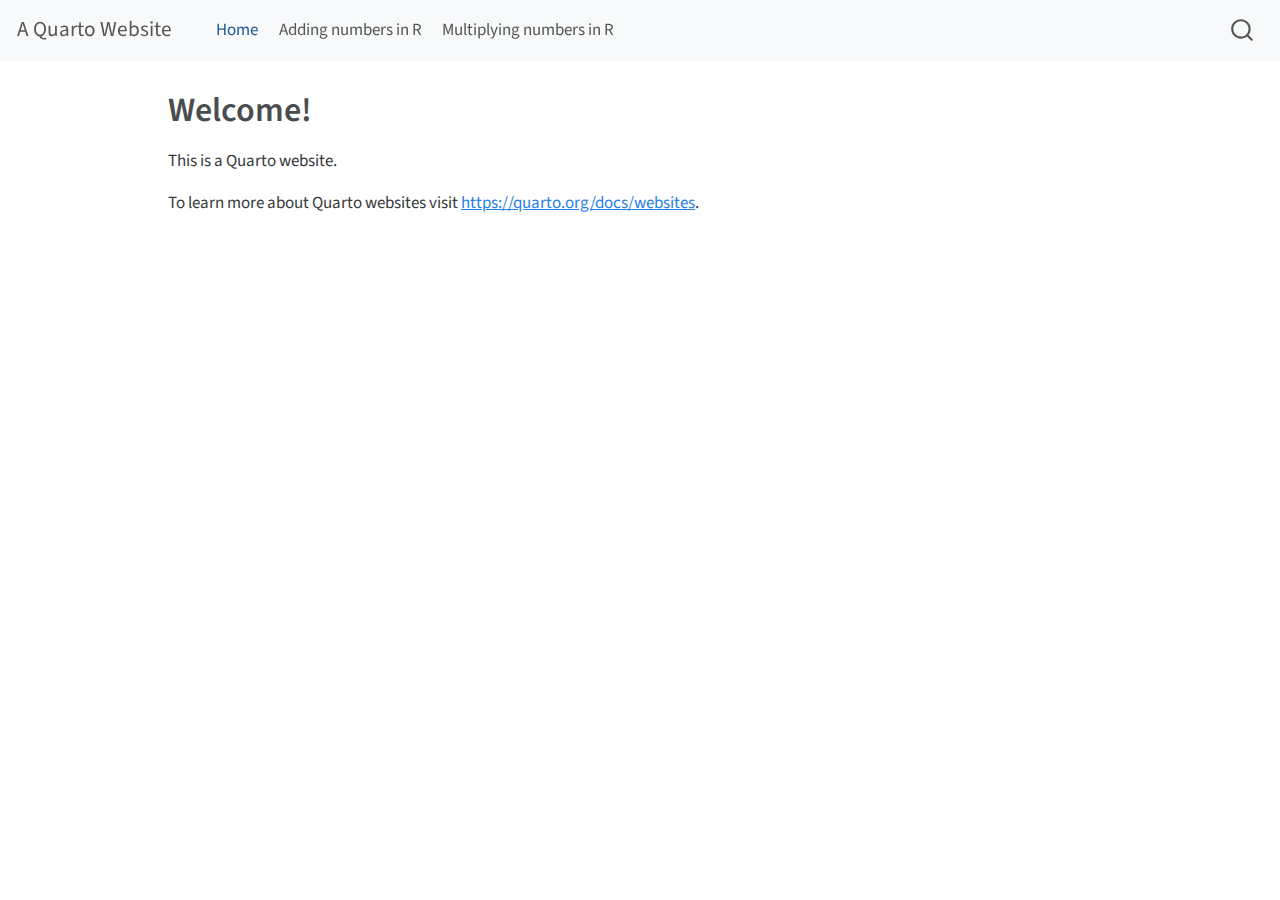
==== docs/index.html @ e7bdee6f "Add files via upload" ====
<!DOCTYPE html>
<html xmlns="http://www.w3.org/1999/xhtml" lang="en" xml:lang="en"><head>

<meta charset="utf-8">
<meta name="generator" content="quarto-1.3.353">

<meta name="viewport" content="width=device-width, initial-scale=1.0, user-scalable=yes">


<title>A Quarto Website - Welcome!</title>
<style>
code{white-space: pre-wrap;}
span.smallcaps{font-variant: small-caps;}
div.columns{display: flex; gap: min(4vw, 1.5em);}
div.column{flex: auto; overflow-x: auto;}
div.hanging-indent{margin-left: 1.5em; text-indent: -1.5em;}
ul.task-list{list-style: none;}
ul.task-list li input[type="checkbox"] {
  width: 0.8em;
  margin: 0 0.8em 0.2em -1em; /* quarto-specific, see https://github.com/quarto-dev/quarto-cli/issues/4556 */ 
  vertical-align: middle;
}
</style>


<script src="site_libs/quarto-nav/quarto-nav.js"></script>
<script src="site_libs/quarto-nav/headroom.min.js"></script>
<script src="site_libs/clipboard/clipboard.min.js"></script>
<script src="site_libs/quarto-search/autocomplete.umd.js"></script>
<script src="site_libs/quarto-search/fuse.min.js"></script>
<script src="site_libs/quarto-search/quarto-search.js"></script>
<meta name="quarto:offset" content="./">
<script src="site_libs/quarto-html/quarto.js"></script>
<script src="site_libs/quarto-html/popper.min.js"></script>
<script src="site_libs/quarto-html/tippy.umd.min.js"></script>
<script src="site_libs/quarto-html/anchor.min.js"></script>
<link href="site_libs/quarto-html/tippy.css" rel="stylesheet">
<link href="site_libs/quarto-html/quarto-syntax-highlighting.css" rel="stylesheet" id="quarto-text-highlighting-styles">
<script src="site_libs/bootstrap/bootstrap.min.js"></script>
<link href="site_libs/bootstrap/bootstrap-icons.css" rel="stylesheet">
<link href="site_libs/bootstrap/bootstrap.min.css" rel="stylesheet" id="quarto-bootstrap" data-mode="light">
<script id="quarto-search-options" type="application/json">{
  "location": "navbar",
  "copy-button": false,
  "collapse-after": 3,
  "panel-placement": "end",
  "type": "overlay",
  "limit": 20,
  "language": {
    "search-no-results-text": "No results",
    "search-matching-documents-text": "matching documents",
    "search-copy-link-title": "Copy link to search",
    "search-hide-matches-text": "Hide additional matches",
    "search-more-match-text": "more match in this document",
    "search-more-matches-text": "more matches in this document",
    "search-clear-button-title": "Clear",
    "search-detached-cancel-button-title": "Cancel",
    "search-submit-button-title": "Submit"
  }
}</script>


<link rel="stylesheet" href="styles.css">
</head>

<body class="nav-fixed">

<div id="quarto-search-results"></div>
  <header id="quarto-header" class="headroom fixed-top">
    <nav class="navbar navbar-expand-lg navbar-dark ">
      <div class="navbar-container container-fluid">
      <div class="navbar-brand-container">
    <a class="navbar-brand" href="./index.html">
    <span class="navbar-title">A Quarto Website</span>
    </a>
  </div>
            <div id="quarto-search" class="" title="Search"></div>
          <button class="navbar-toggler" type="button" data-bs-toggle="collapse" data-bs-target="#navbarCollapse" aria-controls="navbarCollapse" aria-expanded="false" aria-label="Toggle navigation" onclick="if (window.quartoToggleHeadroom) { window.quartoToggleHeadroom(); }">
  <span class="navbar-toggler-icon"></span>
</button>
          <div class="collapse navbar-collapse" id="navbarCollapse">
            <ul class="navbar-nav navbar-nav-scroll me-auto">
  <li class="nav-item">
    <a class="nav-link active" href="./index.html" rel="" target="" aria-current="page">
 <span class="menu-text">Home</span></a>
  </li>  
  <li class="nav-item">
    <a class="nav-link" href="./addition.html" rel="" target="">
 <span class="menu-text">Adding numbers in R</span></a>
  </li>  
  <li class="nav-item">
    <a class="nav-link" href="./multiplication.html" rel="" target="">
 <span class="menu-text">Multiplying numbers in R</span></a>
  </li>  
</ul>
            <div class="quarto-navbar-tools ms-auto">
</div>
          </div> <!-- /navcollapse -->
      </div> <!-- /container-fluid -->
    </nav>
</header>
<!-- content -->
<div id="quarto-content" class="quarto-container page-columns page-rows-contents page-layout-article page-navbar">
<!-- sidebar -->
<!-- margin-sidebar -->
    <div id="quarto-margin-sidebar" class="sidebar margin-sidebar">
        
    </div>
<!-- main -->
<main class="content" id="quarto-document-content">

<header id="title-block-header" class="quarto-title-block default">
<div class="quarto-title">
<h1 class="title">Welcome!</h1>
</div>



<div class="quarto-title-meta">

    
  
    
  </div>
  

</header>

<p>This is a Quarto website.</p>
<p>To learn more about Quarto websites visit <a href="https://quarto.org/docs/websites" class="uri">https://quarto.org/docs/websites</a>.</p>



</main> <!-- /main -->
<script id="quarto-html-after-body" type="application/javascript">
window.document.addEventListener("DOMContentLoaded", function (event) {
  const toggleBodyColorMode = (bsSheetEl) => {
    const mode = bsSheetEl.getAttribute("data-mode");
    const bodyEl = window.document.querySelector("body");
    if (mode === "dark") {
      bodyEl.classList.add("quarto-dark");
      bodyEl.classList.remove("quarto-light");
    } else {
      bodyEl.classList.add("quarto-light");
      bodyEl.classList.remove("quarto-dark");
    }
  }
  const toggleBodyColorPrimary = () => {
    const bsSheetEl = window.document.querySelector("link#quarto-bootstrap");
    if (bsSheetEl) {
      toggleBodyColorMode(bsSheetEl);
    }
  }
  toggleBodyColorPrimary();  
  const icon = "";
  const anchorJS = new window.AnchorJS();
  anchorJS.options = {
    placement: 'right',
    icon: icon
  };
  anchorJS.add('.anchored');
  const isCodeAnnotation = (el) => {
    for (const clz of el.classList) {
      if (clz.startsWith('code-annotation-')) {                     
        return true;
      }
    }
    return false;
  }
  const clipboard = new window.ClipboardJS('.code-copy-button', {
    text: function(trigger) {
      const codeEl = trigger.previousElementSibling.cloneNode(true);
      for (const childEl of codeEl.children) {
        if (isCodeAnnotation(childEl)) {
          childEl.remove();
        }
      }
      return codeEl.innerText;
    }
  });
  clipboard.on('success', function(e) {
    // button target
    const button = e.trigger;
    // don't keep focus
    button.blur();
    // flash "checked"
    button.classList.add('code-copy-button-checked');
    var currentTitle = button.getAttribute("title");
    button.setAttribute("title", "Copied!");
    let tooltip;
    if (window.bootstrap) {
      button.setAttribute("data-bs-toggle", "tooltip");
      button.setAttribute("data-bs-placement", "left");
      button.setAttribute("data-bs-title", "Copied!");
      tooltip = new bootstrap.Tooltip(button, 
        { trigger: "manual", 
          customClass: "code-copy-button-tooltip",
          offset: [0, -8]});
      tooltip.show();    
    }
    setTimeout(function() {
      if (tooltip) {
        tooltip.hide();
        button.removeAttribute("data-bs-title");
        button.removeAttribute("data-bs-toggle");
        button.removeAttribute("data-bs-placement");
      }
      button.setAttribute("title", currentTitle);
      button.classList.remove('code-copy-button-checked');
    }, 1000);
    // clear code selection
    e.clearSelection();
  });
  function tippyHover(el, contentFn) {
    const config = {
      allowHTML: true,
      content: contentFn,
      maxWidth: 500,
      delay: 100,
      arrow: false,
      appendTo: function(el) {
          return el.parentElement;
      },
      interactive: true,
      interactiveBorder: 10,
      theme: 'quarto',
      placement: 'bottom-start'
    };
    window.tippy(el, config); 
  }
  const noterefs = window.document.querySelectorAll('a[role="doc-noteref"]');
  for (var i=0; i<noterefs.length; i++) {
    const ref = noterefs[i];
    tippyHover(ref, function() {
      // use id or data attribute instead here
      let href = ref.getAttribute('data-footnote-href') || ref.getAttribute('href');
      try { href = new URL(href).hash; } catch {}
      const id = href.replace(/^#\/?/, "");
      const note = window.document.getElementById(id);
      return note.innerHTML;
    });
  }
      let selectedAnnoteEl;
      const selectorForAnnotation = ( cell, annotation) => {
        let cellAttr = 'data-code-cell="' + cell + '"';
        let lineAttr = 'data-code-annotation="' +  annotation + '"';
        const selector = 'span[' + cellAttr + '][' + lineAttr + ']';
        return selector;
      }
      const selectCodeLines = (annoteEl) => {
        const doc = window.document;
        const targetCell = annoteEl.getAttribute("data-target-cell");
        const targetAnnotation = annoteEl.getAttribute("data-target-annotation");
        const annoteSpan = window.document.querySelector(selectorForAnnotation(targetCell, targetAnnotation));
        const lines = annoteSpan.getAttribute("data-code-lines").split(",");
        const lineIds = lines.map((line) => {
          return targetCell + "-" + line;
        })
        let top = null;
        let height = null;
        let parent = null;
        if (lineIds.length > 0) {
            //compute the position of the single el (top and bottom and make a div)
            const el = window.document.getElementById(lineIds[0]);
            top = el.offsetTop;
            height = el.offsetHeight;
            parent = el.parentElement.parentElement;
          if (lineIds.length > 1) {
            const lastEl = window.document.getElementById(lineIds[lineIds.length - 1]);
            const bottom = lastEl.offsetTop + lastEl.offsetHeight;
            height = bottom - top;
          }
          if (top !== null && height !== null && parent !== null) {
            // cook up a div (if necessary) and position it 
            let div = window.document.getElementById("code-annotation-line-highlight");
            if (div === null) {
              div = window.document.createElement("div");
              div.setAttribute("id", "code-annotation-line-highlight");
              div.style.position = 'absolute';
              parent.appendChild(div);
            }
            div.style.top = top - 2 + "px";
            div.style.height = height + 4 + "px";
            let gutterDiv = window.document.getElementById("code-annotation-line-highlight-gutter");
            if (gutterDiv === null) {
              gutterDiv = window.document.createElement("div");
              gutterDiv.setAttribute("id", "code-annotation-line-highlight-gutter");
              gutterDiv.style.position = 'absolute';
              const codeCell = window.document.getElementById(targetCell);
              const gutter = codeCell.querySelector('.code-annotation-gutter');
              gutter.appendChild(gutterDiv);
            }
            gutterDiv.style.top = top - 2 + "px";
            gutterDiv.style.height = height + 4 + "px";
          }
          selectedAnnoteEl = annoteEl;
        }
      };
      const unselectCodeLines = () => {
        const elementsIds = ["code-annotation-line-highlight", "code-annotation-line-highlight-gutter"];
        elementsIds.forEach((elId) => {
          const div = window.document.getElementById(elId);
          if (div) {
            div.remove();
          }
        });
        selectedAnnoteEl = undefined;
      };
      // Attach click handler to the DT
      const annoteDls = window.document.querySelectorAll('dt[data-target-cell]');
      for (const annoteDlNode of annoteDls) {
        annoteDlNode.addEventListener('click', (event) => {
          const clickedEl = event.target;
          if (clickedEl !== selectedAnnoteEl) {
            unselectCodeLines();
            const activeEl = window.document.querySelector('dt[data-target-cell].code-annotation-active');
            if (activeEl) {
              activeEl.classList.remove('code-annotation-active');
            }
            selectCodeLines(clickedEl);
            clickedEl.classList.add('code-annotation-active');
          } else {
            // Unselect the line
            unselectCodeLines();
            clickedEl.classList.remove('code-annotation-active');
          }
        });
      }
  const findCites = (el) => {
    const parentEl = el.parentElement;
    if (parentEl) {
      const cites = parentEl.dataset.cites;
      if (cites) {
        return {
          el,
          cites: cites.split(' ')
        };
      } else {
        return findCites(el.parentElement)
      }
    } else {
      return undefined;
    }
  };
  var bibliorefs = window.document.querySelectorAll('a[role="doc-biblioref"]');
  for (var i=0; i<bibliorefs.length; i++) {
    const ref = bibliorefs[i];
    const citeInfo = findCites(ref);
    if (citeInfo) {
      tippyHover(citeInfo.el, function() {
        var popup = window.document.createElement('div');
        citeInfo.cites.forEach(function(cite) {
          var citeDiv = window.document.createElement('div');
          citeDiv.classList.add('hanging-indent');
          citeDiv.classList.add('csl-entry');
          var biblioDiv = window.document.getElementById('ref-' + cite);
          if (biblioDiv) {
            citeDiv.innerHTML = biblioDiv.innerHTML;
          }
          popup.appendChild(citeDiv);
        });
        return popup.innerHTML;
      });
    }
  }
});
</script>
</div> <!-- /content -->



</body></html>
---- docs/site_libs/quarto-html/tippy.css ----
.tippy-box[data-animation=fade][data-state=hidden]{opacity:0}[data-tippy-root]{max-width:calc(100vw - 10px)}.tippy-box{position:relative;background-color:#333;color:#fff;border-radius:4px;font-size:14px;line-height:1.4;white-space:normal;outline:0;transition-property:transform,visibility,opacity}.tippy-box[data-placement^=top]>.tippy-arrow{bottom:0}.tippy-box[data-placement^=top]>.tippy-arrow:before{bottom:-7px;left:0;border-width:8px 8px 0;border-top-color:initial;transform-origin:center top}.tippy-box[data-placement^=bottom]>.tippy-arrow{top:0}.tippy-box[data-placement^=bottom]>.tippy-arrow:before{top:-7px;left:0;border-width:0 8px 8px;border-bottom-color:initial;transform-origin:center bottom}.tippy-box[data-placement^=left]>.tippy-arrow{right:0}.tippy-box[data-placement^=left]>.tippy-arrow:before{border-width:8px 0 8px 8px;border-left-color:initial;right:-7px;transform-origin:center left}.tippy-box[data-placement^=right]>.tippy-arrow{left:0}.tippy-box[data-placement^=right]>.tippy-arrow:before{left:-7px;border-width:8px 8px 8px 0;border-right-color:initial;transform-origin:center right}.tippy-box[data-inertia][data-state=visible]{transition-timing-function:cubic-bezier(.54,1.5,.38,1.11)}.tippy-arrow{width:16px;height:16px;color:#333}.tippy-arrow:before{content:"";position:absolute;border-color:transparent;border-style:solid}.tippy-content{position:relative;padding:5px 9px;z-index:1}
---- docs/site_libs/quarto-html/quarto-syntax-highlighting.css ----
/* quarto syntax highlight colors */
:root {
  --quarto-hl-ot-color: #003B4F;
  --quarto-hl-at-color: #657422;
  --quarto-hl-ss-color: #20794D;
  --quarto-hl-an-color: #5E5E5E;
  --quarto-hl-fu-color: #4758AB;
  --quarto-hl-st-color: #20794D;
  --quarto-hl-cf-color: #003B4F;
  --quarto-hl-op-color: #5E5E5E;
  --quarto-hl-er-color: #AD0000;
  --quarto-hl-bn-color: #AD0000;
  --quarto-hl-al-color: #AD0000;
  --quarto-hl-va-color: #111111;
  --quarto-hl-bu-color: inherit;
  --quarto-hl-ex-color: inherit;
  --quarto-hl-pp-color: #AD0000;
  --quarto-hl-in-color: #5E5E5E;
  --quarto-hl-vs-color: #20794D;
  --quarto-hl-wa-color: #5E5E5E;
  --quarto-hl-do-color: #5E5E5E;
  --quarto-hl-im-color: #00769E;
  --quarto-hl-ch-color: #20794D;
  --quarto-hl-dt-color: #AD0000;
  --quarto-hl-fl-color: #AD0000;
  --quarto-hl-co-color: #5E5E5E;
  --quarto-hl-cv-color: #5E5E5E;
  --quarto-hl-cn-color: #8f5902;
  --quarto-hl-sc-color: #5E5E5E;
  --quarto-hl-dv-color: #AD0000;
  --quarto-hl-kw-color: #003B4F;
}

/* other quarto variables */
:root {
  --quarto-font-monospace: SFMono-Regular, Menlo, Monaco, Consolas, "Liberation Mono", "Courier New", monospace;
}

pre > code.sourceCode > span {
  color: #003B4F;
}

code span {
  color: #003B4F;
}

code.sourceCode > span {
  color: #003B4F;
}

div.sourceCode,
div.sourceCode pre.sourceCode {
  color: #003B4F;
}

code span.ot {
  color: #003B4F;
  font-style: inherit;
}

code span.at {
  color: #657422;
  font-style: inherit;
}

code span.ss {
  color: #20794D;
  font-style: inherit;
}

code span.an {
  color: #5E5E5E;
  font-style: inherit;
}

code span.fu {
  color: #4758AB;
  font-style: inherit;
}

code span.st {
  color: #20794D;
  font-style: inherit;
}

code span.cf {
  color: #003B4F;
  font-style: inherit;
}

code span.op {
  color: #5E5E5E;
  font-style: inherit;
}

code span.er {
  color: #AD0000;
  font-style: inherit;
}

code span.bn {
  color: #AD0000;
  font-style: inherit;
}

code span.al {
  color: #AD0000;
  font-style: inherit;
}

code span.va {
  color: #111111;
  font-style: inherit;
}

code span.bu {
  font-style: inherit;
}

code span.ex {
  font-style: inherit;
}

code span.pp {
  color: #AD0000;
  font-style: inherit;
}

code span.in {
  color: #5E5E5E;
  font-style: inherit;
}

code span.vs {
  color: #20794D;
  font-style: inherit;
}

code span.wa {
  color: #5E5E5E;
  font-style: italic;
}

code span.do {
  color: #5E5E5E;
  font-style: italic;
}

code span.im {
  color: #00769E;
  font-style: inherit;
}

code span.ch {
  color: #20794D;
  font-style: inherit;
}

code span.dt {
  color: #AD0000;
  font-style: inherit;
}

code span.fl {
  color: #AD0000;
  font-style: inherit;
}

code span.co {
  color: #5E5E5E;
  font-style: inherit;
}

code span.cv {
  color: #5E5E5E;
  font-style: italic;
}

code span.cn {
  color: #8f5902;
  font-style: inherit;
}

code span.sc {
  color: #5E5E5E;
  font-style: inherit;
}

code span.dv {
  color: #AD0000;
  font-style: inherit;
}

code span.kw {
  color: #003B4F;
  font-style: inherit;
}

.prevent-inlining {
  content: "</";
}

/*# sourceMappingURL=debc5d5d77c3f9108843748ff7464032.css.map */
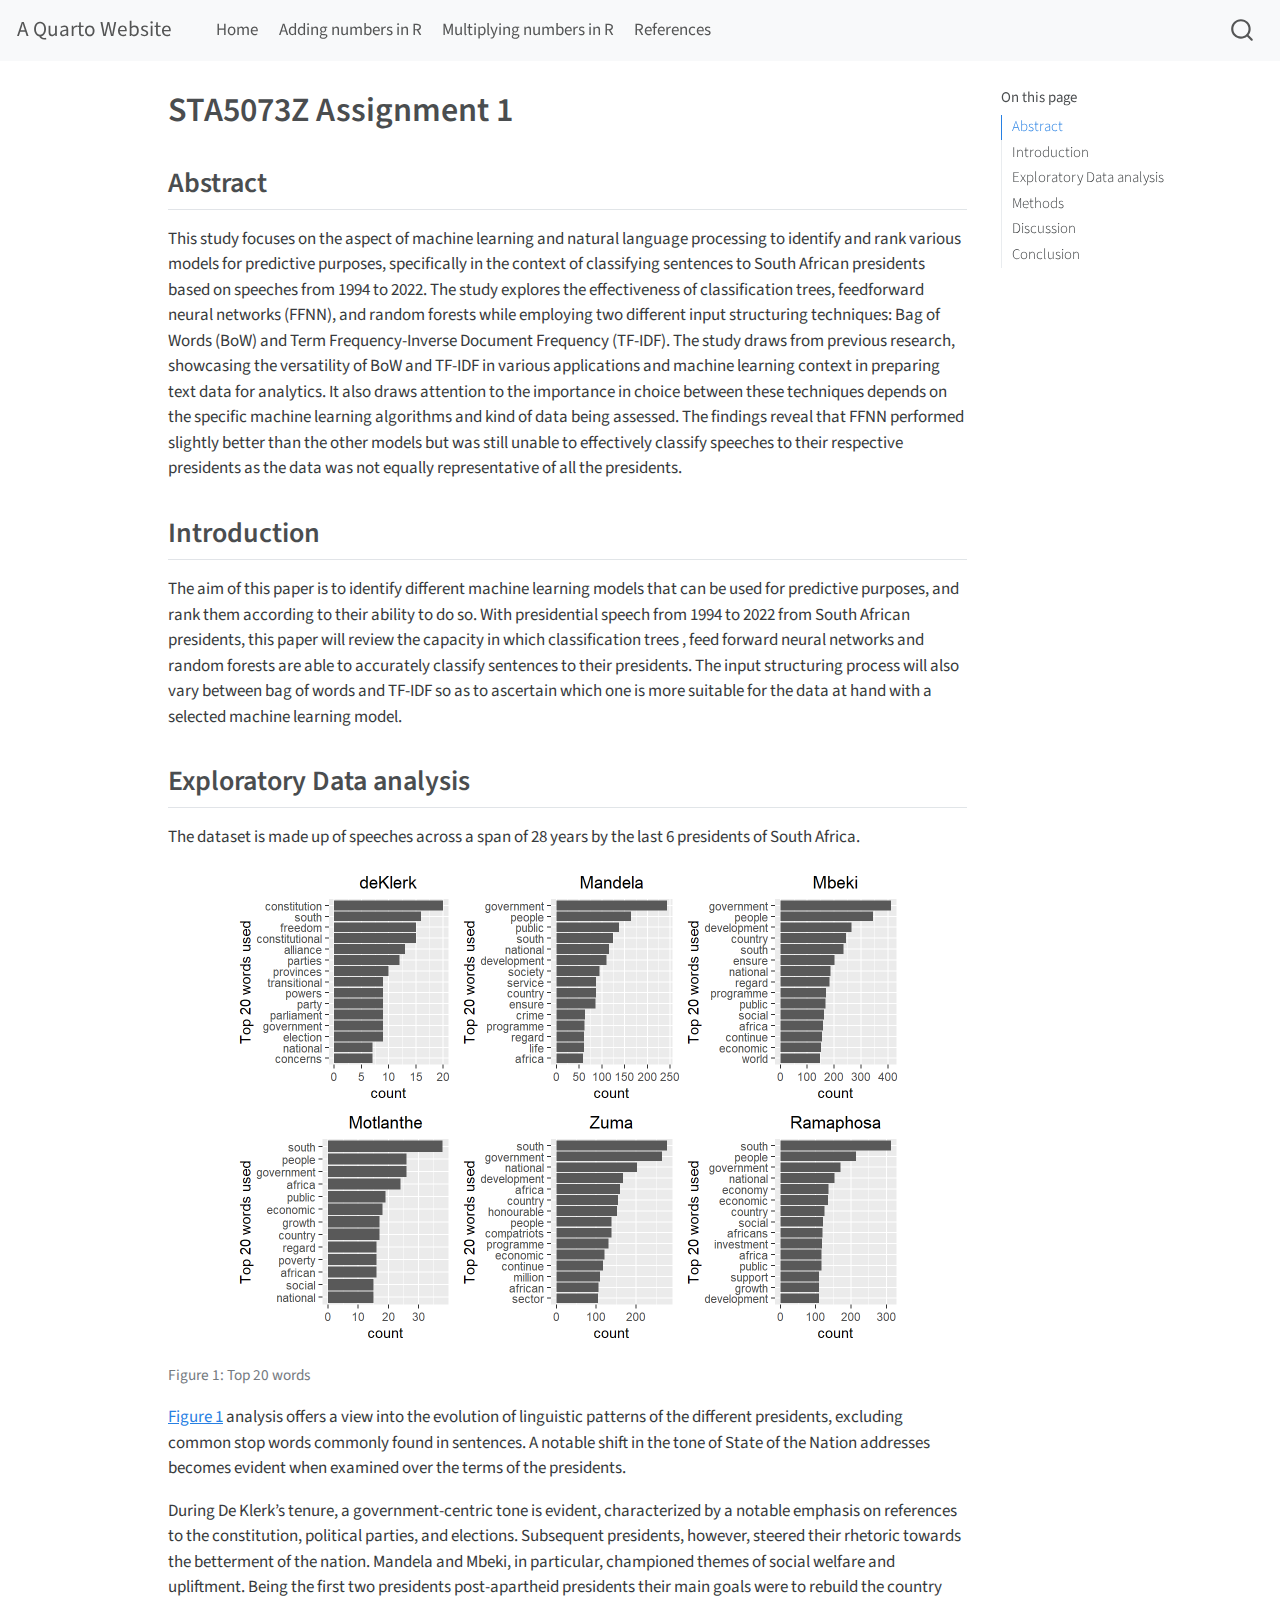
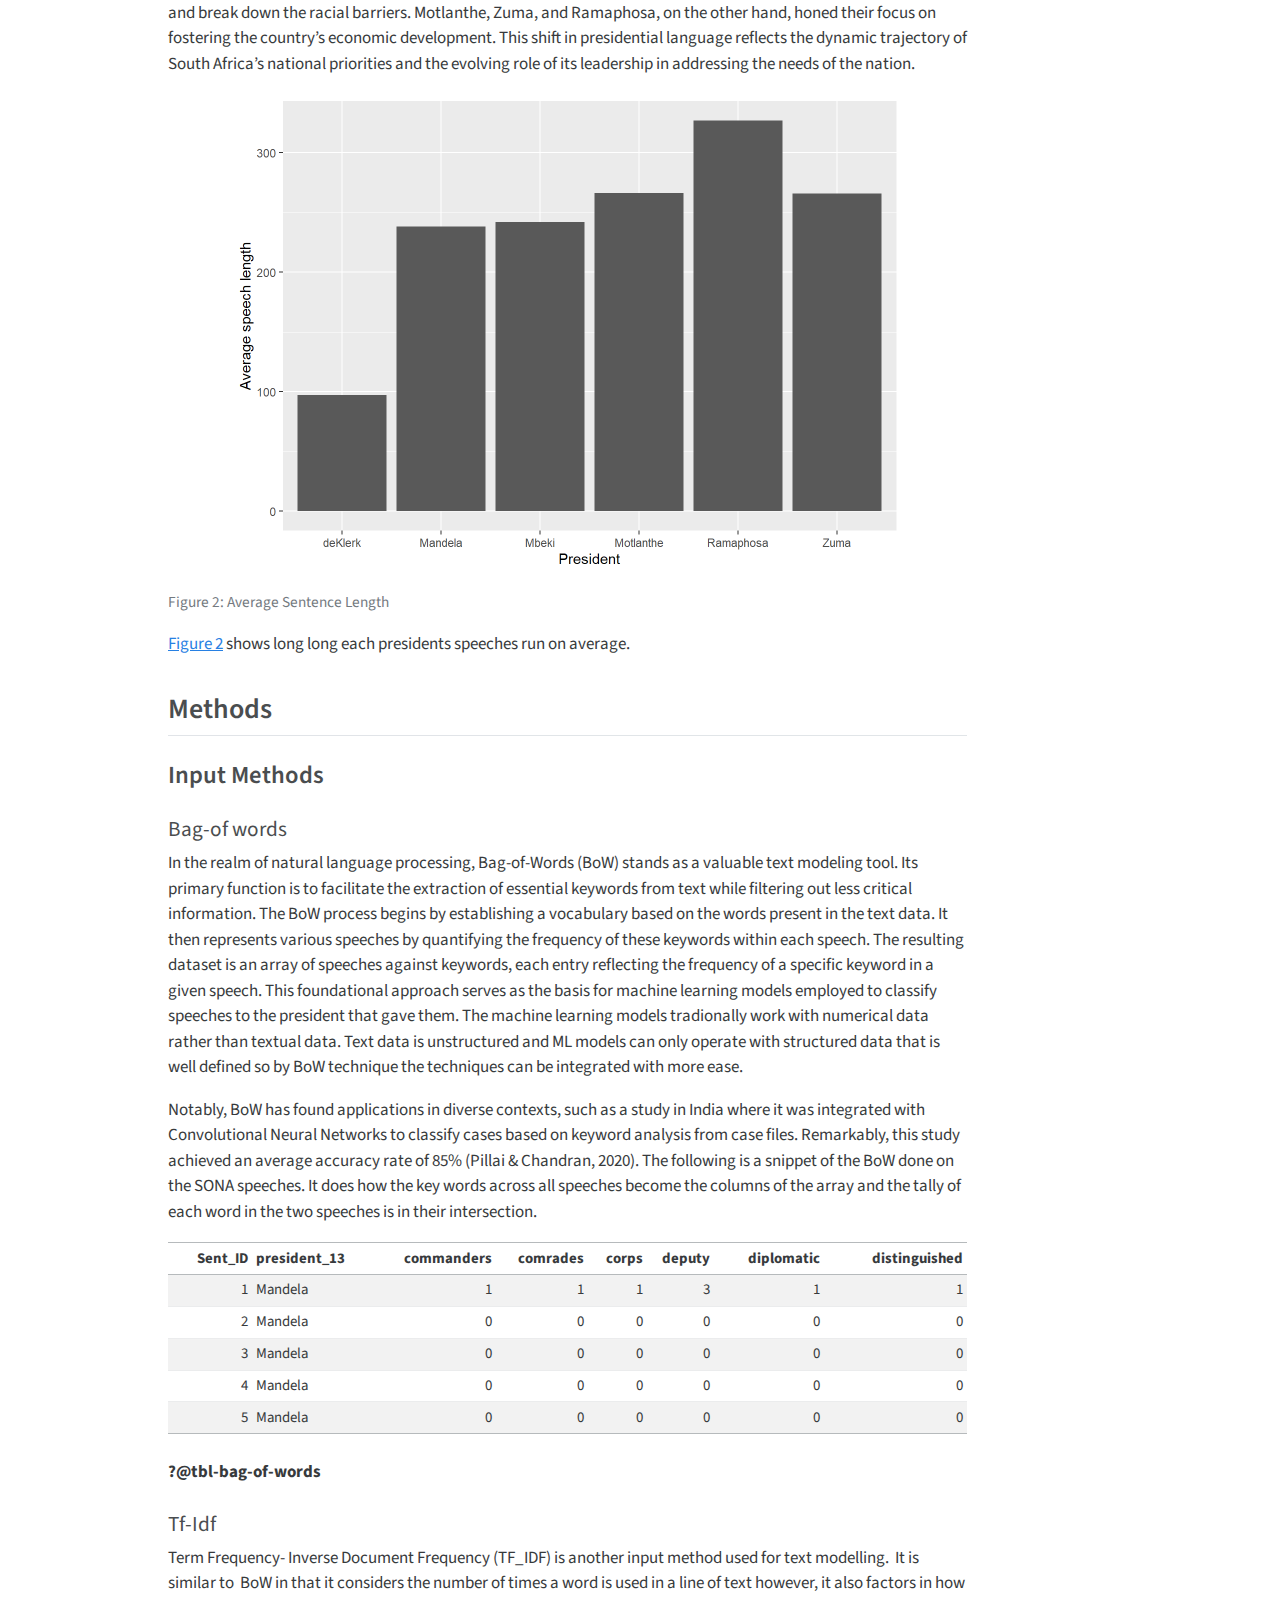
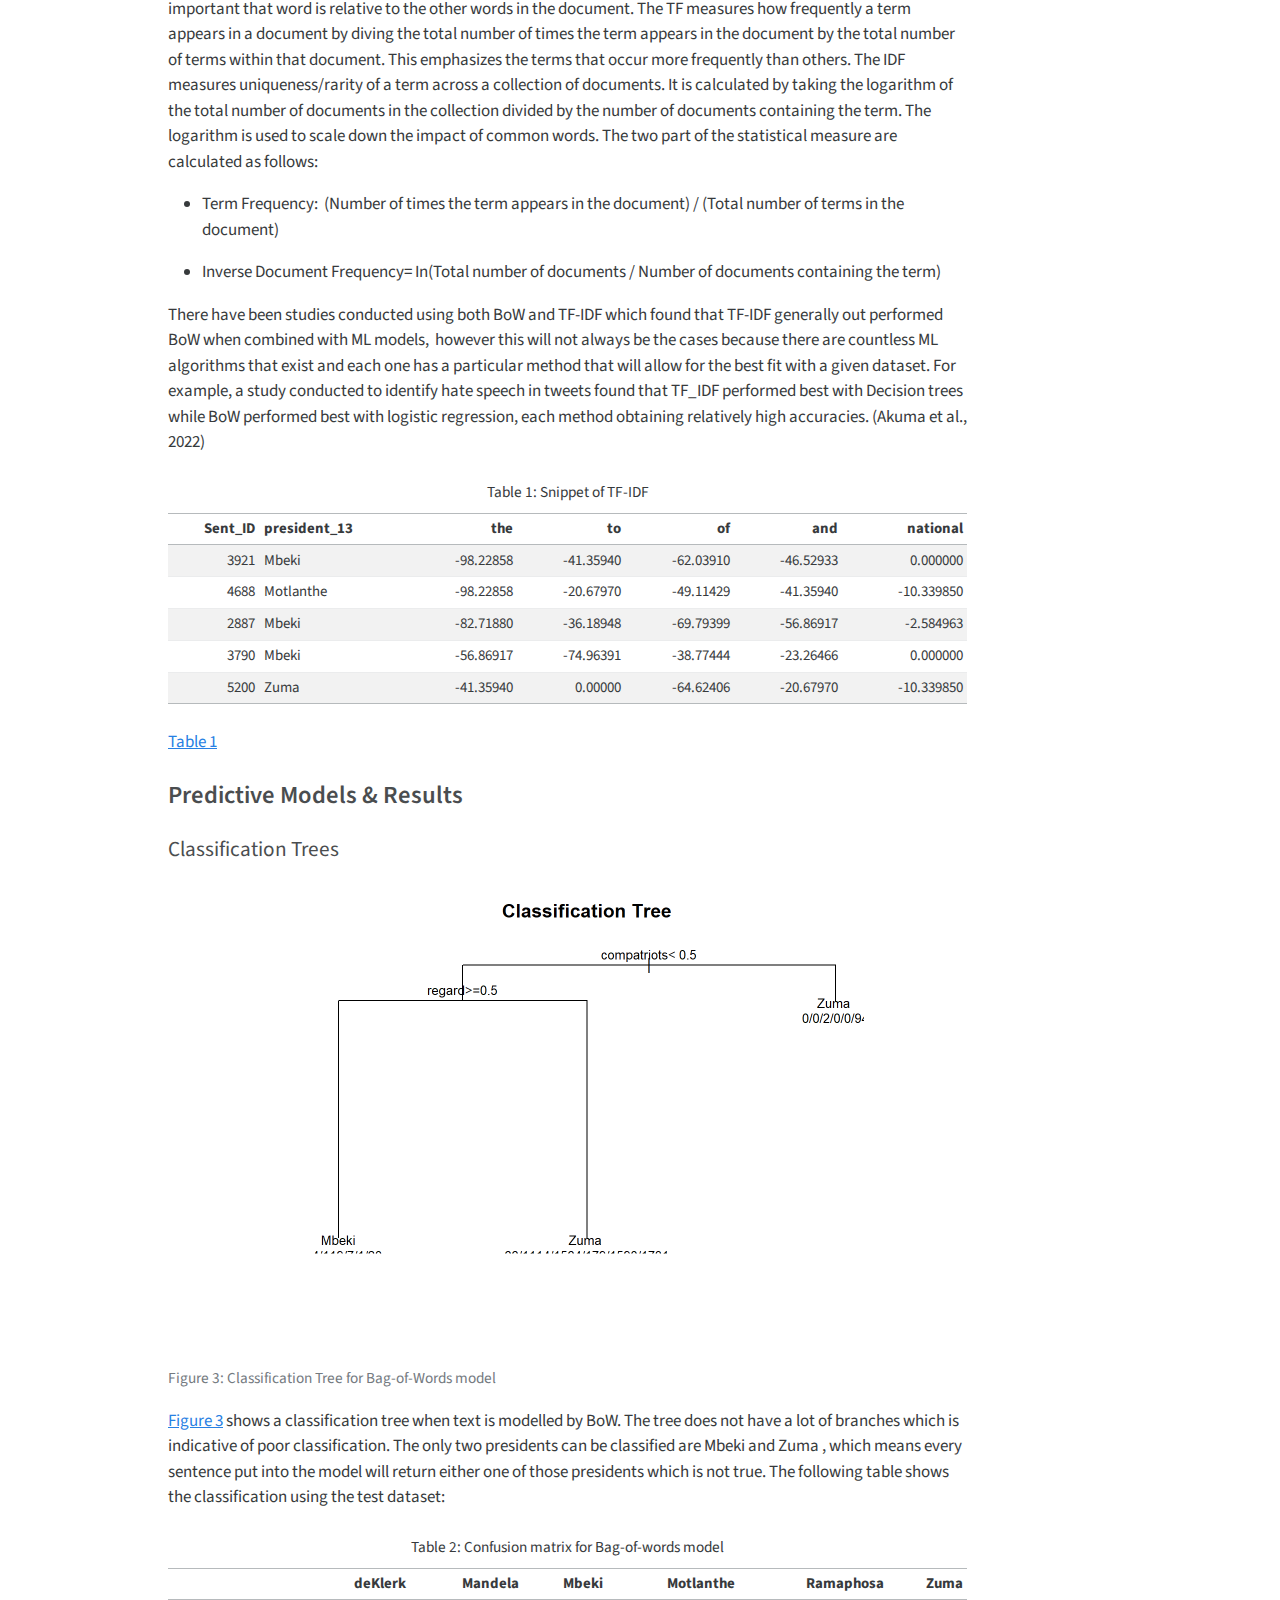
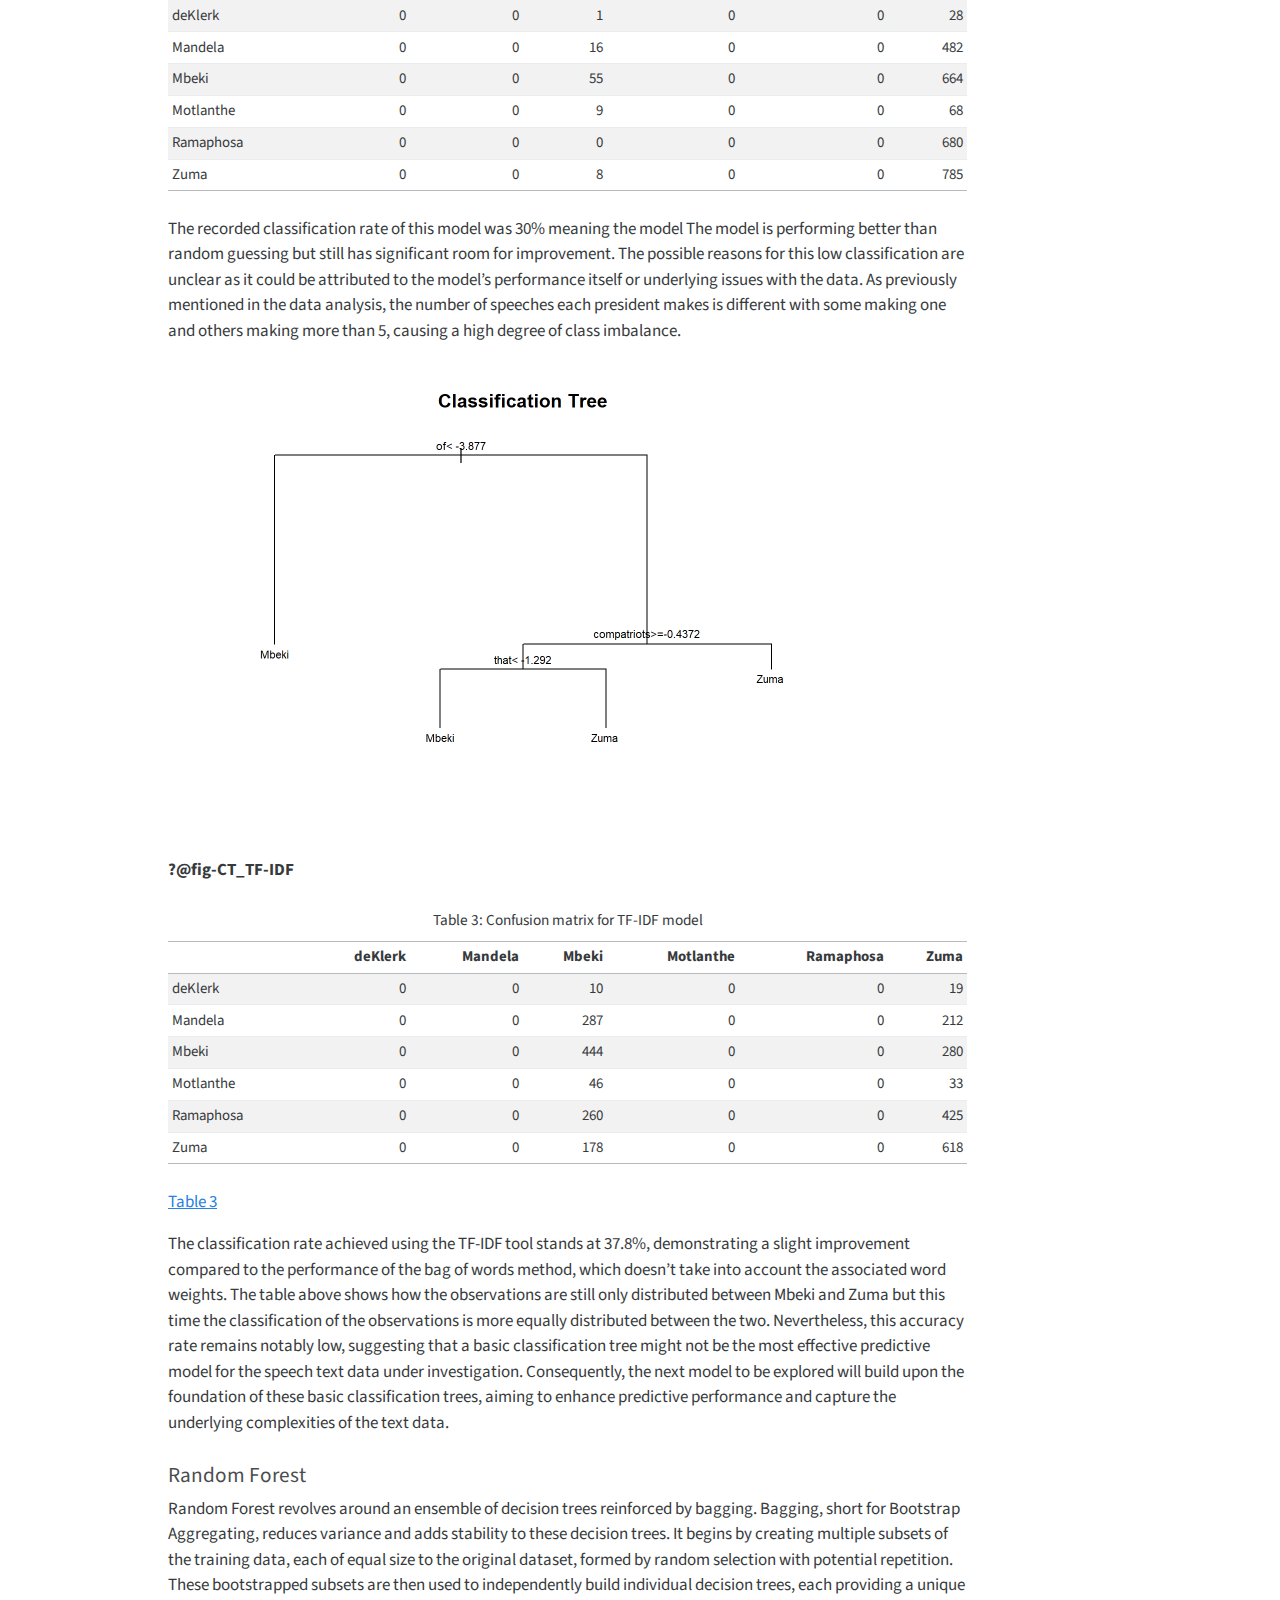
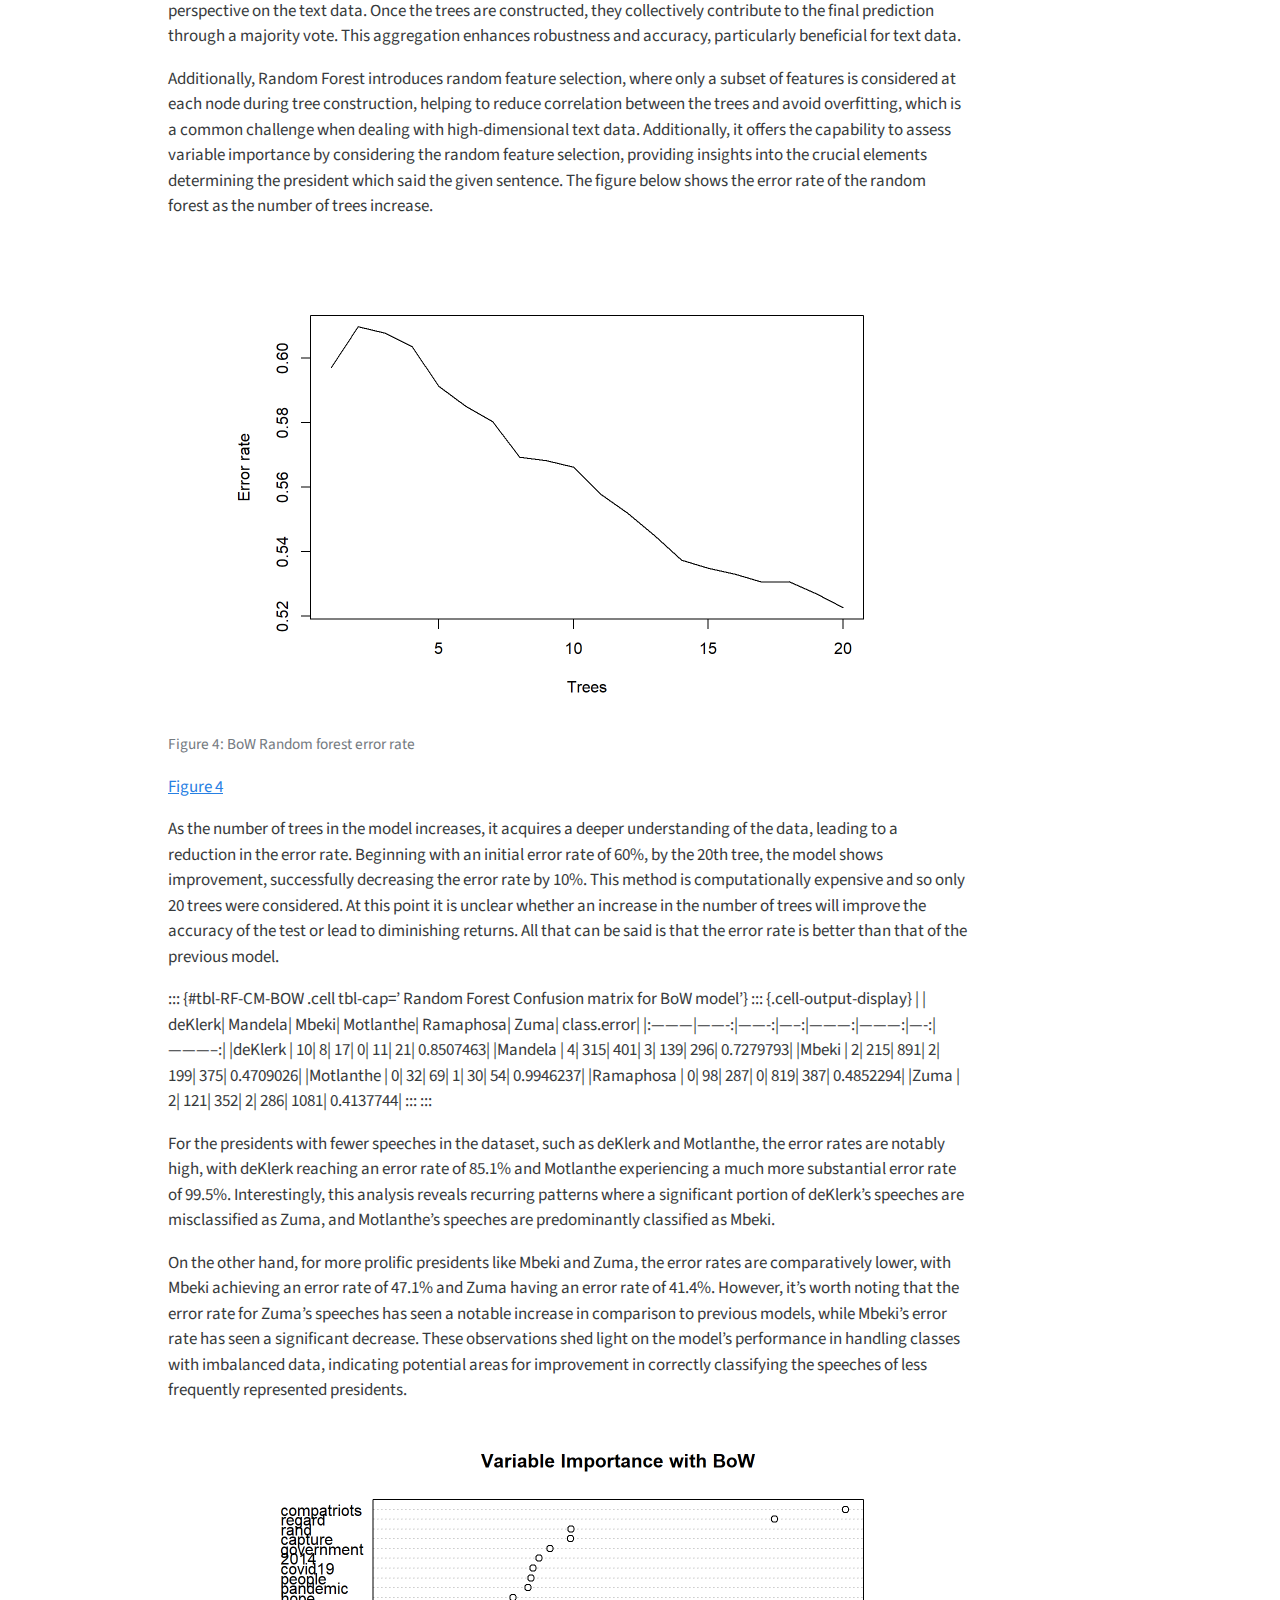
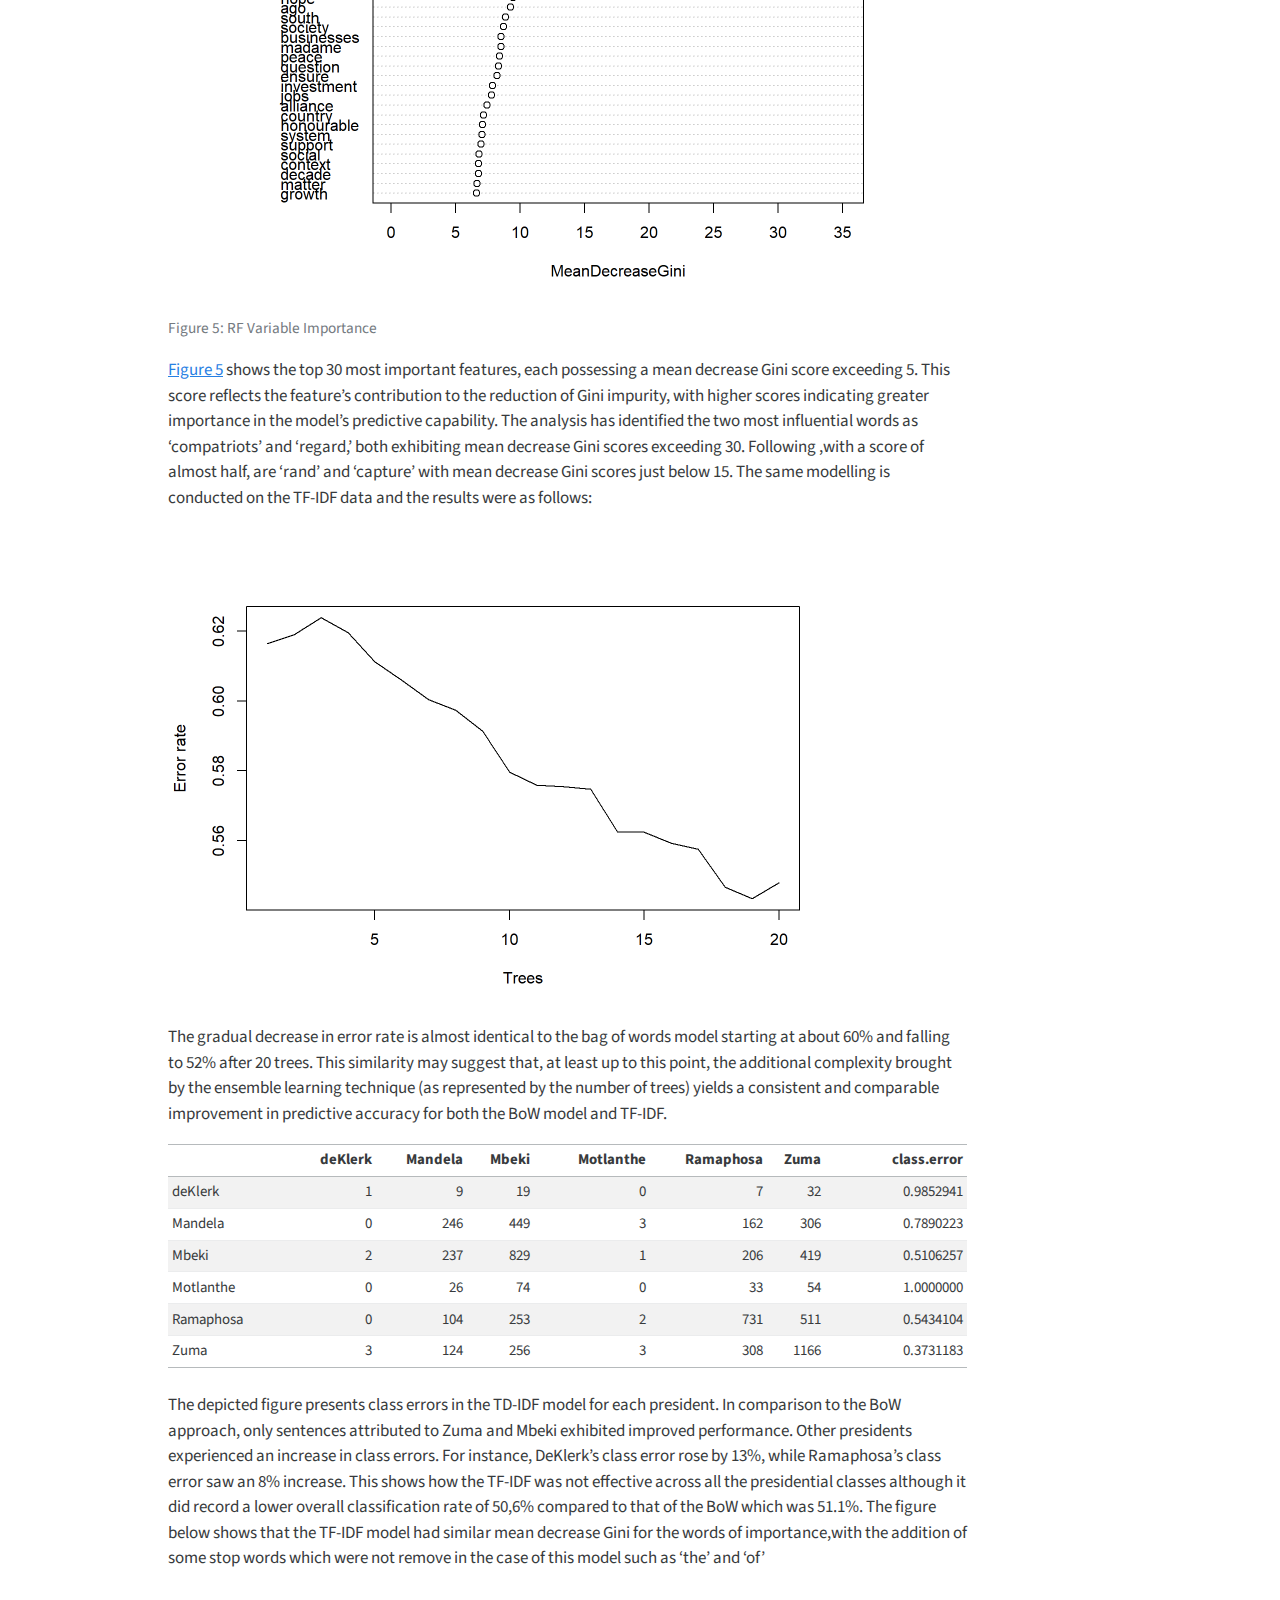
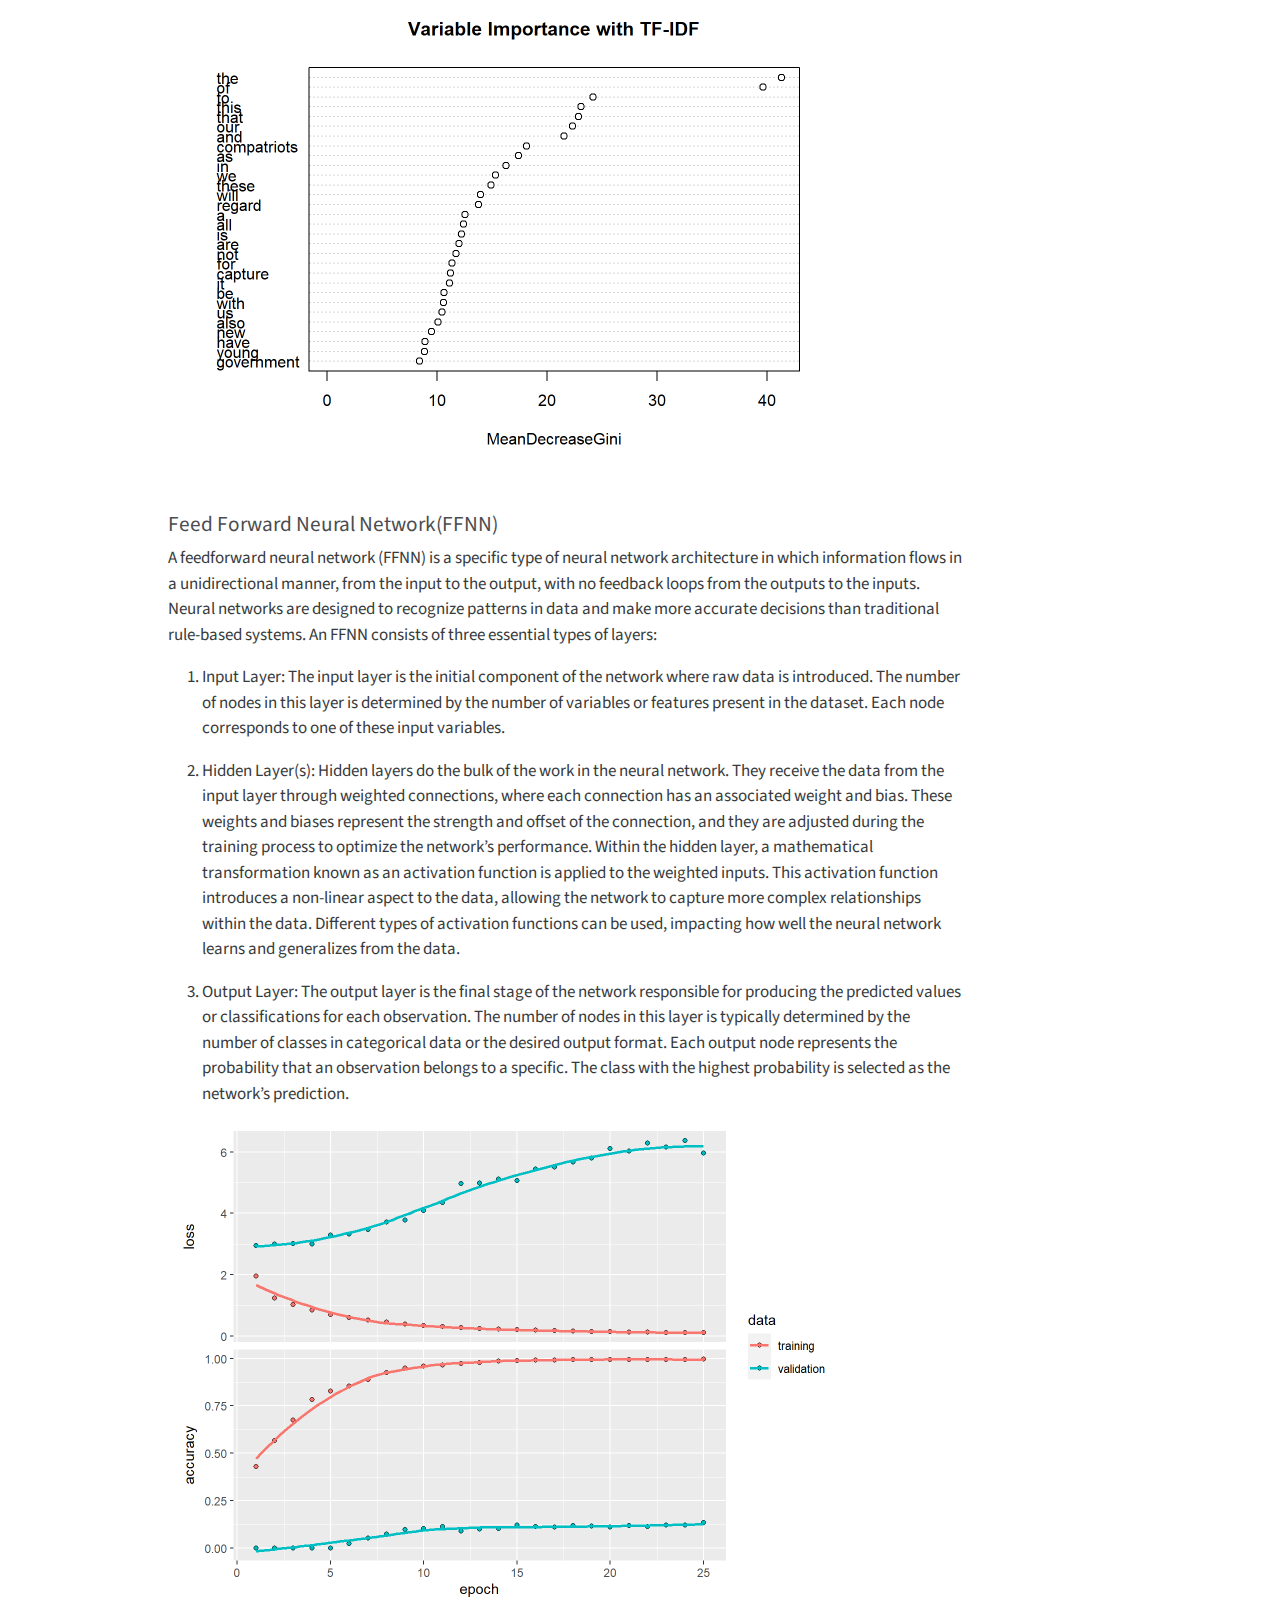
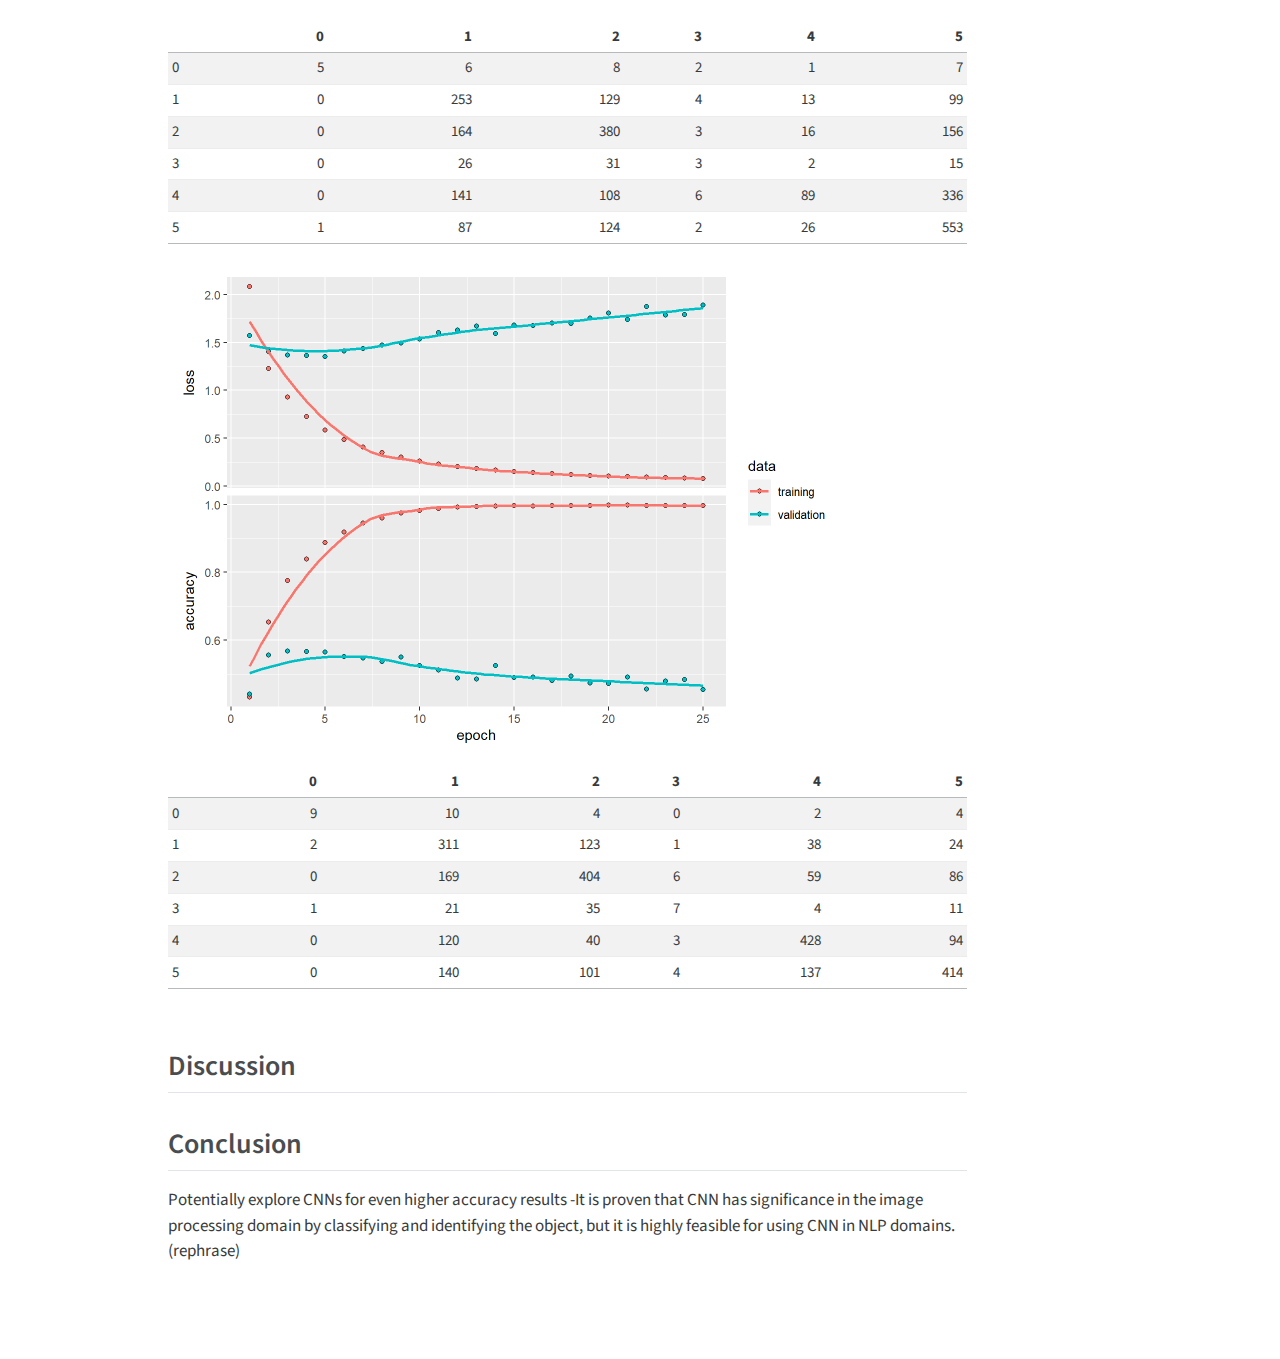
==== commit c4a4dbac: "add final website" ====
--- a/docs/index.html
+++ b/docs/index.html
@@ -2,12 +2,12 @@
 <html xmlns="http://www.w3.org/1999/xhtml" lang="en" xml:lang="en"><head>
 
 <meta charset="utf-8">
-<meta name="generator" content="quarto-1.3.353">
+<meta name="generator" content="quarto-1.3.433">
 
 <meta name="viewport" content="width=device-width, initial-scale=1.0, user-scalable=yes">
 
 
-<title>A Quarto Website - Welcome!</title>
+<title>A Quarto Website - STA5073Z Assignment 1</title>
 <style>
 code{white-space: pre-wrap;}
 span.smallcaps{font-variant: small-caps;}
@@ -35,10 +35,10 @@
 <script src="site_libs/quarto-html/tippy.umd.min.js"></script>
 <script src="site_libs/quarto-html/anchor.min.js"></script>
 <link href="site_libs/quarto-html/tippy.css" rel="stylesheet">
-<link href="site_libs/quarto-html/quarto-syntax-highlighting.css" rel="stylesheet" id="quarto-text-highlighting-styles">
+<link href="site_libs/quarto-html/quarto-syntax-highlighting-dark.css" rel="stylesheet" id="quarto-text-highlighting-styles">
 <script src="site_libs/bootstrap/bootstrap.min.js"></script>
 <link href="site_libs/bootstrap/bootstrap-icons.css" rel="stylesheet">
-<link href="site_libs/bootstrap/bootstrap.min.css" rel="stylesheet" id="quarto-bootstrap" data-mode="light">
+<link href="site_libs/bootstrap/bootstrap.min.css" rel="stylesheet" id="quarto-bootstrap" data-mode="dark">
 <script id="quarto-search-options" type="application/json">{
   "location": "navbar",
   "copy-button": false,
@@ -55,7 +55,8 @@
     "search-more-matches-text": "more matches in this document",
     "search-clear-button-title": "Clear",
     "search-detached-cancel-button-title": "Cancel",
-    "search-submit-button-title": "Submit"
+    "search-submit-button-title": "Submit",
+    "search-label": "Search"
   }
 }</script>
 
@@ -81,7 +82,7 @@
           <div class="collapse navbar-collapse" id="navbarCollapse">
             <ul class="navbar-nav navbar-nav-scroll me-auto">
   <li class="nav-item">
-    <a class="nav-link active" href="./index.html" rel="" target="" aria-current="page">
+    <a class="nav-link" href="./index.qmd" rel="" target="">
  <span class="menu-text">Home</span></a>
   </li>  
   <li class="nav-item">
@@ -92,6 +93,10 @@
     <a class="nav-link" href="./multiplication.html" rel="" target="">
  <span class="menu-text">Multiplying numbers in R</span></a>
   </li>  
+  <li class="nav-item">
+    <a class="nav-link" href="./references.html" rel="" target="">
+ <span class="menu-text">References</span></a>
+  </li>  
 </ul>
             <div class="quarto-navbar-tools ms-auto">
 </div>
@@ -104,14 +109,29 @@
 <!-- sidebar -->
 <!-- margin-sidebar -->
     <div id="quarto-margin-sidebar" class="sidebar margin-sidebar">
-        
+        <nav id="TOC" role="doc-toc" class="toc-active">
+    <h2 id="toc-title">On this page</h2>
+   
+  <ul>
+  <li><a href="#abstract" id="toc-abstract" class="nav-link active" data-scroll-target="#abstract">Abstract</a></li>
+  <li><a href="#introduction" id="toc-introduction" class="nav-link" data-scroll-target="#introduction">Introduction</a></li>
+  <li><a href="#exploratory-data-analysis" id="toc-exploratory-data-analysis" class="nav-link" data-scroll-target="#exploratory-data-analysis">Exploratory Data analysis</a></li>
+  <li><a href="#methods" id="toc-methods" class="nav-link" data-scroll-target="#methods">Methods</a>
+  <ul class="collapse">
+  <li><a href="#input-methods" id="toc-input-methods" class="nav-link" data-scroll-target="#input-methods">Input Methods</a></li>
+  <li><a href="#predictive-models-results" id="toc-predictive-models-results" class="nav-link" data-scroll-target="#predictive-models-results">Predictive Models &amp; Results</a></li>
+  </ul></li>
+  <li><a href="#discussion" id="toc-discussion" class="nav-link" data-scroll-target="#discussion">Discussion</a></li>
+  <li><a href="#conclusion" id="toc-conclusion" class="nav-link" data-scroll-target="#conclusion">Conclusion</a></li>
+  </ul>
+</nav>
     </div>
 <!-- main -->
 <main class="content" id="quarto-document-content">
 
 <header id="title-block-header" class="quarto-title-block default">
 <div class="quarto-title">
-<h1 class="title">Welcome!</h1>
+<h1 class="title">STA5073Z Assignment 1</h1>
 </div>
 
 
@@ -126,10 +146,700 @@
 
 </header>
 
-<p>This is a Quarto website.</p>
-<p>To learn more about Quarto websites visit <a href="https://quarto.org/docs/websites" class="uri">https://quarto.org/docs/websites</a>.</p>
-
-
+<section id="abstract" class="level2">
+<h2 class="anchored" data-anchor-id="abstract">Abstract</h2>
+<p>This study focuses on the aspect of machine learning and natural language processing to identify and rank various models for predictive purposes, specifically in the context of classifying sentences to South African presidents based on speeches from 1994 to 2022. The study explores the effectiveness of classification trees, feedforward neural networks (FFNN), and random forests while employing two different input structuring techniques: Bag of Words (BoW) and Term Frequency-Inverse Document Frequency (TF-IDF). The study draws from previous research, showcasing the versatility of BoW and TF-IDF in various applications and machine learning context in preparing text data for analytics. It also draws attention to the importance in choice between these techniques depends on the specific machine learning algorithms and kind of data being assessed. The findings reveal that FFNN performed slightly better than the other models but was still unable to effectively classify speeches to their respective presidents as the data was not equally representative of all the presidents.</p>
+</section>
+<section id="introduction" class="level2">
+<h2 class="anchored" data-anchor-id="introduction">Introduction</h2>
+<p>The aim of this paper is to identify different machine learning models that can be used for predictive purposes, and rank them according to their ability to do so. With presidential speech from 1994 to 2022 from South African presidents, this paper will review the capacity in which classification trees , feed forward neural networks and random forests are able to accurately classify sentences to their presidents. The input structuring process will also vary between bag of words and TF-IDF so as to ascertain which one is more suitable for the data at hand with a selected machine learning model.</p>
+</section>
+<section id="exploratory-data-analysis" class="level2">
+<h2 class="anchored" data-anchor-id="exploratory-data-analysis">Exploratory Data analysis</h2>
+<p>The dataset is made up of speeches across a span of 28 years by the last 6 presidents of South Africa.</p>
+<div class="cell">
+<div class="cell-output-display">
+<div id="fig-Words" class="quarto-figure quarto-figure-center anchored">
+<figure class="figure">
+<p><img src="Index_files/figure-html/fig-Words-1.png" class="img-fluid figure-img" width="672"></p>
+<figcaption class="figure-caption">Figure&nbsp;1: Top 20 words</figcaption>
+</figure>
+</div>
+</div>
+</div>
+<p><a href="#fig-Words">Figure&nbsp;1</a> analysis offers a view into the evolution of linguistic patterns of the different presidents, excluding common stop words commonly found in sentences. A notable shift in the tone of State of the Nation addresses becomes evident when examined over the terms of the presidents.</p>
+<p>During De Klerk’s tenure, a government-centric tone is evident, characterized by a notable emphasis on references to the constitution, political parties, and elections. Subsequent presidents, however, steered their rhetoric towards the betterment of the nation. Mandela and Mbeki, in particular, championed themes of social welfare and upliftment. Being the first two presidents post-apartheid presidents their main goals were to rebuild the country and break down the racial barriers. Motlanthe, Zuma, and Ramaphosa, on the other hand, honed their focus on fostering the country’s economic development. This shift in presidential language reflects the dynamic trajectory of South Africa’s national priorities and the evolving role of its leadership in addressing the needs of the nation.</p>
+<div class="cell">
+<div class="cell-output-display">
+<div id="fig-sentences" class="quarto-figure quarto-figure-center anchored">
+<figure class="figure">
+<p><img src="Index_files/figure-html/fig-sentences-1.png" class="img-fluid figure-img" width="672"></p>
+<figcaption class="figure-caption">Figure&nbsp;2: Average Sentence Length</figcaption>
+</figure>
+</div>
+</div>
+</div>
+<p><a href="#fig-sentences">Figure&nbsp;2</a> shows long long each presidents speeches run on average.</p>
+</section>
+<section id="methods" class="level2">
+<h2 class="anchored" data-anchor-id="methods">Methods</h2>
+<section id="input-methods" class="level3">
+<h3 class="anchored" data-anchor-id="input-methods">Input Methods</h3>
+<section id="bag-of-words" class="level4">
+<h4 class="anchored" data-anchor-id="bag-of-words">Bag-of words</h4>
+<p>In the realm of natural language processing, Bag-of-Words (BoW) stands as a valuable text modeling tool. Its primary function is to facilitate the extraction of essential keywords from text while filtering out less critical information. The BoW process begins by establishing a vocabulary based on the words present in the text data. It then represents various speeches by quantifying the frequency of these keywords within each speech. The resulting dataset is an array of speeches against keywords, each entry reflecting the frequency of a specific keyword in a given speech. This foundational approach serves as the basis for machine learning models employed to classify speeches to the president that gave them. The machine learning models tradionally work with numerical data rather than textual data. Text data is unstructured and ML models can only operate with structured data that is well defined so by BoW technique the techniques can be integrated with more ease.</p>
+<p>Notably, BoW has found applications in diverse contexts, such as a study in India where it was integrated with Convolutional Neural Networks to classify cases based on keyword analysis from case files. Remarkably, this study achieved an average accuracy rate of 85% (Pillai &amp; Chandran, 2020). The following is a snippet of the BoW done on the SONA speeches. It does how the key words across all speeches become the columns of the array and the tally of each word in the two speeches is in their intersection.</p>
+<div class="cell">
+<div class="cell-output-display">
+<table class="table table-sm table-striped small">
+<colgroup>
+<col style="width: 10%">
+<col style="width: 16%">
+<col style="width: 13%">
+<col style="width: 11%">
+<col style="width: 7%">
+<col style="width: 8%">
+<col style="width: 13%">
+<col style="width: 17%">
+</colgroup>
+<thead>
+<tr class="header">
+<th style="text-align: right;">Sent_ID</th>
+<th style="text-align: left;">president_13</th>
+<th style="text-align: right;">commanders</th>
+<th style="text-align: right;">comrades</th>
+<th style="text-align: right;">corps</th>
+<th style="text-align: right;">deputy</th>
+<th style="text-align: right;">diplomatic</th>
+<th style="text-align: right;">distinguished</th>
+</tr>
+</thead>
+<tbody>
+<tr class="odd">
+<td style="text-align: right;">1</td>
+<td style="text-align: left;">Mandela</td>
+<td style="text-align: right;">1</td>
+<td style="text-align: right;">1</td>
+<td style="text-align: right;">1</td>
+<td style="text-align: right;">3</td>
+<td style="text-align: right;">1</td>
+<td style="text-align: right;">1</td>
+</tr>
+<tr class="even">
+<td style="text-align: right;">2</td>
+<td style="text-align: left;">Mandela</td>
+<td style="text-align: right;">0</td>
+<td style="text-align: right;">0</td>
+<td style="text-align: right;">0</td>
+<td style="text-align: right;">0</td>
+<td style="text-align: right;">0</td>
+<td style="text-align: right;">0</td>
+</tr>
+<tr class="odd">
+<td style="text-align: right;">3</td>
+<td style="text-align: left;">Mandela</td>
+<td style="text-align: right;">0</td>
+<td style="text-align: right;">0</td>
+<td style="text-align: right;">0</td>
+<td style="text-align: right;">0</td>
+<td style="text-align: right;">0</td>
+<td style="text-align: right;">0</td>
+</tr>
+<tr class="even">
+<td style="text-align: right;">4</td>
+<td style="text-align: left;">Mandela</td>
+<td style="text-align: right;">0</td>
+<td style="text-align: right;">0</td>
+<td style="text-align: right;">0</td>
+<td style="text-align: right;">0</td>
+<td style="text-align: right;">0</td>
+<td style="text-align: right;">0</td>
+</tr>
+<tr class="odd">
+<td style="text-align: right;">5</td>
+<td style="text-align: left;">Mandela</td>
+<td style="text-align: right;">0</td>
+<td style="text-align: right;">0</td>
+<td style="text-align: right;">0</td>
+<td style="text-align: right;">0</td>
+<td style="text-align: right;">0</td>
+<td style="text-align: right;">0</td>
+</tr>
+</tbody>
+</table>
+</div>
+</div>
+<p><strong>?@tbl-bag-of-words</strong></p>
+</section>
+<section id="tf-idf" class="level4">
+<h4 class="anchored" data-anchor-id="tf-idf">Tf-Idf</h4>
+<p>Term Frequency- Inverse Document Frequency (TF_IDF) is another input method used for text modelling.&nbsp; It is similar to&nbsp; BoW in that it considers the number of times a word is used in a line of text however, it also factors in how important that word is relative to the other words in the document. The TF measures how frequently a term appears in a document by diving the total number of times the term appears in the document by the total number of terms within that document. This emphasizes the terms that occur more frequently than others. The IDF&nbsp; measures uniqueness/rarity of a term across a collection of documents. It is calculated by taking the logarithm of the total number of documents in the collection divided by the number of documents containing the term. The logarithm is used to scale down the impact of common words. The two part of the statistical measure are calculated as follows:</p>
+<ul>
+<li><p>Term Frequency:&nbsp; (Number of times the term appears in the document) / (Total number of terms in the document)</p></li>
+<li><p>Inverse Document Frequency= In(Total number of documents / Number of documents containing the term)</p></li>
+</ul>
+<p>There have been studies conducted using both BoW and TF-IDF which found that TF-IDF generally out performed BoW when combined with ML models,&nbsp; however this will not always be the cases because there are countless ML algorithms that exist and each one has a particular method that will allow for the best fit with a given dataset. For example, a study conducted to identify hate speech in tweets found that TF_IDF performed best with Decision trees while BoW performed best with logistic regression, each method&nbsp;obtaining relatively high accuracies. (Akuma et al., 2022)</p>
+<div class="cell">
+<div class="cell-output-display">
+<div id="tbl-TF-IDF" class="anchored">
+<table class="table table-sm table-striped small">
+<caption>Table&nbsp;1: Snippet of TF-IDF</caption>
+<colgroup>
+<col style="width: 11%">
+<col style="width: 18%">
+<col style="width: 13%">
+<col style="width: 13%">
+<col style="width: 13%">
+<col style="width: 13%">
+<col style="width: 15%">
+</colgroup>
+<thead>
+<tr class="header">
+<th style="text-align: right;">Sent_ID</th>
+<th style="text-align: left;">president_13</th>
+<th style="text-align: right;">the</th>
+<th style="text-align: right;">to</th>
+<th style="text-align: right;">of</th>
+<th style="text-align: right;">and</th>
+<th style="text-align: right;">national</th>
+</tr>
+</thead>
+<tbody>
+<tr class="odd">
+<td style="text-align: right;">3921</td>
+<td style="text-align: left;">Mbeki</td>
+<td style="text-align: right;">-98.22858</td>
+<td style="text-align: right;">-41.35940</td>
+<td style="text-align: right;">-62.03910</td>
+<td style="text-align: right;">-46.52933</td>
+<td style="text-align: right;">0.000000</td>
+</tr>
+<tr class="even">
+<td style="text-align: right;">4688</td>
+<td style="text-align: left;">Motlanthe</td>
+<td style="text-align: right;">-98.22858</td>
+<td style="text-align: right;">-20.67970</td>
+<td style="text-align: right;">-49.11429</td>
+<td style="text-align: right;">-41.35940</td>
+<td style="text-align: right;">-10.339850</td>
+</tr>
+<tr class="odd">
+<td style="text-align: right;">2887</td>
+<td style="text-align: left;">Mbeki</td>
+<td style="text-align: right;">-82.71880</td>
+<td style="text-align: right;">-36.18948</td>
+<td style="text-align: right;">-69.79399</td>
+<td style="text-align: right;">-56.86917</td>
+<td style="text-align: right;">-2.584963</td>
+</tr>
+<tr class="even">
+<td style="text-align: right;">3790</td>
+<td style="text-align: left;">Mbeki</td>
+<td style="text-align: right;">-56.86917</td>
+<td style="text-align: right;">-74.96391</td>
+<td style="text-align: right;">-38.77444</td>
+<td style="text-align: right;">-23.26466</td>
+<td style="text-align: right;">0.000000</td>
+</tr>
+<tr class="odd">
+<td style="text-align: right;">5200</td>
+<td style="text-align: left;">Zuma</td>
+<td style="text-align: right;">-41.35940</td>
+<td style="text-align: right;">0.00000</td>
+<td style="text-align: right;">-64.62406</td>
+<td style="text-align: right;">-20.67970</td>
+<td style="text-align: right;">-10.339850</td>
+</tr>
+</tbody>
+</table>
+</div>
+</div>
+</div>
+<p><a href="#tbl-TF-IDF">Table&nbsp;1</a></p>
+</section>
+</section>
+<section id="predictive-models-results" class="level3">
+<h3 class="anchored" data-anchor-id="predictive-models-results">Predictive Models &amp; Results</h3>
+<section id="classification-trees" class="level4">
+<h4 class="anchored" data-anchor-id="classification-trees">Classification Trees</h4>
+<div class="cell">
+<div class="cell-output-display">
+<div id="fig-CT_BOW" class="quarto-figure quarto-figure-center anchored">
+<figure class="figure">
+<p><img src="Index_files/figure-html/fig-CT_BOW-1.png" class="img-fluid figure-img" width="672"></p>
+<figcaption class="figure-caption">Figure&nbsp;3: Classification Tree for Bag-of-Words model</figcaption>
+</figure>
+</div>
+</div>
+</div>
+<p><a href="#fig-CT_BOW">Figure&nbsp;3</a> shows a classification tree when text is modelled by BoW. The tree does not have a lot of branches which is indicative of poor classification. The only two presidents can be classified are Mbeki and Zuma , which means every sentence put into the model will return either one of those presidents which is not true. The following table shows the classification using the test dataset:</p>
+<div class="cell">
+<div class="cell-output-display">
+<div id="tbl-CT-CM" class="anchored">
+<table class="table table-sm table-striped small">
+<caption>Table&nbsp;2: Confusion matrix for Bag-of-words model</caption>
+<thead>
+<tr class="header">
+<th style="text-align: left;"></th>
+<th style="text-align: right;">deKlerk</th>
+<th style="text-align: right;">Mandela</th>
+<th style="text-align: right;">Mbeki</th>
+<th style="text-align: right;">Motlanthe</th>
+<th style="text-align: right;">Ramaphosa</th>
+<th style="text-align: right;">Zuma</th>
+</tr>
+</thead>
+<tbody>
+<tr class="odd">
+<td style="text-align: left;">deKlerk</td>
+<td style="text-align: right;">0</td>
+<td style="text-align: right;">0</td>
+<td style="text-align: right;">1</td>
+<td style="text-align: right;">0</td>
+<td style="text-align: right;">0</td>
+<td style="text-align: right;">28</td>
+</tr>
+<tr class="even">
+<td style="text-align: left;">Mandela</td>
+<td style="text-align: right;">0</td>
+<td style="text-align: right;">0</td>
+<td style="text-align: right;">16</td>
+<td style="text-align: right;">0</td>
+<td style="text-align: right;">0</td>
+<td style="text-align: right;">482</td>
+</tr>
+<tr class="odd">
+<td style="text-align: left;">Mbeki</td>
+<td style="text-align: right;">0</td>
+<td style="text-align: right;">0</td>
+<td style="text-align: right;">55</td>
+<td style="text-align: right;">0</td>
+<td style="text-align: right;">0</td>
+<td style="text-align: right;">664</td>
+</tr>
+<tr class="even">
+<td style="text-align: left;">Motlanthe</td>
+<td style="text-align: right;">0</td>
+<td style="text-align: right;">0</td>
+<td style="text-align: right;">9</td>
+<td style="text-align: right;">0</td>
+<td style="text-align: right;">0</td>
+<td style="text-align: right;">68</td>
+</tr>
+<tr class="odd">
+<td style="text-align: left;">Ramaphosa</td>
+<td style="text-align: right;">0</td>
+<td style="text-align: right;">0</td>
+<td style="text-align: right;">0</td>
+<td style="text-align: right;">0</td>
+<td style="text-align: right;">0</td>
+<td style="text-align: right;">680</td>
+</tr>
+<tr class="even">
+<td style="text-align: left;">Zuma</td>
+<td style="text-align: right;">0</td>
+<td style="text-align: right;">0</td>
+<td style="text-align: right;">8</td>
+<td style="text-align: right;">0</td>
+<td style="text-align: right;">0</td>
+<td style="text-align: right;">785</td>
+</tr>
+</tbody>
+</table>
+</div>
+</div>
+</div>
+<p>The recorded classification rate of this model was 30% meaning the model The model is performing better than random guessing but still has significant room for improvement. The possible reasons for this low classification are unclear as it could be attributed to the model’s performance itself or underlying issues with the data. As previously mentioned in the data analysis, the number of speeches each president makes is different with some making one and others making more than 5, causing a high degree of class imbalance.</p>
+<div class="cell">
+<div class="cell-output-display">
+<p><img src="Index_files/figure-html/CT_TF-IDF-1.png" class="img-fluid" width="672"></p>
+</div>
+</div>
+<p><strong>?@fig-CT_TF-IDF</strong></p>
+<div class="cell">
+<div class="cell-output-display">
+<div id="tbl-CT-CM-TF" class="anchored">
+<table class="table table-sm table-striped small">
+<caption>Table&nbsp;3: Confusion matrix for TF-IDF model</caption>
+<thead>
+<tr class="header">
+<th style="text-align: left;"></th>
+<th style="text-align: right;">deKlerk</th>
+<th style="text-align: right;">Mandela</th>
+<th style="text-align: right;">Mbeki</th>
+<th style="text-align: right;">Motlanthe</th>
+<th style="text-align: right;">Ramaphosa</th>
+<th style="text-align: right;">Zuma</th>
+</tr>
+</thead>
+<tbody>
+<tr class="odd">
+<td style="text-align: left;">deKlerk</td>
+<td style="text-align: right;">0</td>
+<td style="text-align: right;">0</td>
+<td style="text-align: right;">10</td>
+<td style="text-align: right;">0</td>
+<td style="text-align: right;">0</td>
+<td style="text-align: right;">19</td>
+</tr>
+<tr class="even">
+<td style="text-align: left;">Mandela</td>
+<td style="text-align: right;">0</td>
+<td style="text-align: right;">0</td>
+<td style="text-align: right;">287</td>
+<td style="text-align: right;">0</td>
+<td style="text-align: right;">0</td>
+<td style="text-align: right;">212</td>
+</tr>
+<tr class="odd">
+<td style="text-align: left;">Mbeki</td>
+<td style="text-align: right;">0</td>
+<td style="text-align: right;">0</td>
+<td style="text-align: right;">444</td>
+<td style="text-align: right;">0</td>
+<td style="text-align: right;">0</td>
+<td style="text-align: right;">280</td>
+</tr>
+<tr class="even">
+<td style="text-align: left;">Motlanthe</td>
+<td style="text-align: right;">0</td>
+<td style="text-align: right;">0</td>
+<td style="text-align: right;">46</td>
+<td style="text-align: right;">0</td>
+<td style="text-align: right;">0</td>
+<td style="text-align: right;">33</td>
+</tr>
+<tr class="odd">
+<td style="text-align: left;">Ramaphosa</td>
+<td style="text-align: right;">0</td>
+<td style="text-align: right;">0</td>
+<td style="text-align: right;">260</td>
+<td style="text-align: right;">0</td>
+<td style="text-align: right;">0</td>
+<td style="text-align: right;">425</td>
+</tr>
+<tr class="even">
+<td style="text-align: left;">Zuma</td>
+<td style="text-align: right;">0</td>
+<td style="text-align: right;">0</td>
+<td style="text-align: right;">178</td>
+<td style="text-align: right;">0</td>
+<td style="text-align: right;">0</td>
+<td style="text-align: right;">618</td>
+</tr>
+</tbody>
+</table>
+</div>
+</div>
+</div>
+<p><a href="#tbl-CT-CM-TF">Table&nbsp;3</a></p>
+<p>The classification rate achieved using the TF-IDF tool stands at 37.8%, demonstrating a slight improvement compared to the performance of the bag of words method, which doesn’t take into account the associated word weights. The table above shows how the observations are still only distributed between Mbeki and Zuma but this time the classification of the observations is more equally distributed between the two. Nevertheless, this accuracy rate remains notably low, suggesting that a basic classification tree might not be the most effective predictive model for the speech text data under investigation. Consequently, the next model to be explored will build upon the foundation of these basic classification trees, aiming to enhance predictive performance and capture the underlying complexities of the text data.</p>
+</section>
+<section id="random-forest" class="level4">
+<h4 class="anchored" data-anchor-id="random-forest">Random Forest</h4>
+<p>Random Forest revolves around an ensemble of decision trees reinforced by bagging. Bagging, short for Bootstrap Aggregating, reduces variance and adds stability to these decision trees. It begins by creating multiple subsets of the training data, each of equal size to the original dataset, formed by random selection with potential repetition. These bootstrapped subsets are then used to independently build individual decision trees, each providing a unique perspective on the text data. Once the trees are constructed, they collectively contribute to the final prediction through a majority vote. This aggregation enhances robustness and accuracy, particularly beneficial for text data.</p>
+<p>Additionally, Random Forest introduces random feature selection, where only a subset of features is considered at each node during tree construction, helping to reduce correlation between the trees and avoid overfitting, which is a common challenge when dealing with high-dimensional text data. Additionally, it offers the capability to assess variable importance by considering the random feature selection, providing insights into the crucial elements determining the president which said the given sentence. The figure below shows the error rate of the random forest as the number of trees increase.</p>
+<div class="cell">
+<div class="cell-output-display">
+<div id="fig-RF_BOW" class="quarto-figure quarto-figure-center anchored">
+<figure class="figure">
+<p><img src="Index_files/figure-html/fig-RF_BOW-1.png" class="img-fluid figure-img" width="672"></p>
+<figcaption class="figure-caption">Figure&nbsp;4: BoW Random forest error rate</figcaption>
+</figure>
+</div>
+</div>
+</div>
+<p><a href="#fig-RF_BOW">Figure&nbsp;4</a></p>
+<p>As the number of trees in the model increases, it acquires a deeper understanding of the data, leading to a reduction in the error rate. Beginning with an initial error rate of 60%, by the 20th tree, the model shows improvement, successfully decreasing the error rate by 10%. This method is computationally expensive and so only 20 trees were considered. At this point it is unclear whether an increase in the number of trees will improve the accuracy of the test or lead to diminishing returns. All that can be said is that the error rate is better than that of the previous model.</p>
+<p>::: {#tbl-RF-CM-BOW .cell tbl-cap=’ Random Forest Confusion matrix for BoW model’} ::: {.cell-output-display} | | deKlerk| Mandela| Mbeki| Motlanthe| Ramaphosa| Zuma| class.error| |:———|——-:|——-:|—–:|———:|———:|—-:|———–:| |deKlerk | 10| 8| 17| 0| 11| 21| 0.8507463| |Mandela | 4| 315| 401| 3| 139| 296| 0.7279793| |Mbeki | 2| 215| 891| 2| 199| 375| 0.4709026| |Motlanthe | 0| 32| 69| 1| 30| 54| 0.9946237| |Ramaphosa | 0| 98| 287| 0| 819| 387| 0.4852294| |Zuma | 2| 121| 352| 2| 286| 1081| 0.4137744| ::: :::</p>
+<p>For the presidents with fewer speeches in the dataset, such as deKlerk and Motlanthe, the error rates are notably high, with deKlerk reaching an error rate of 85.1% and Motlanthe experiencing a much more substantial error rate of 99.5%. Interestingly, this analysis reveals recurring patterns where a significant portion of deKlerk’s speeches are misclassified as Zuma, and Motlanthe’s speeches are predominantly classified as Mbeki.</p>
+<p>On the other hand, for more prolific presidents like Mbeki and Zuma, the error rates are comparatively lower, with Mbeki achieving an error rate of 47.1% and Zuma having an error rate of 41.4%. However, it’s worth noting that the error rate for Zuma’s speeches has seen a notable increase in comparison to previous models, while Mbeki’s error rate has seen a significant decrease. These observations shed light on the model’s performance in handling classes with imbalanced data, indicating potential areas for improvement in correctly classifying the speeches of less frequently represented presidents.</p>
+<div class="cell">
+<div class="cell-output-display">
+<div id="fig-RF_VarImp" class="quarto-figure quarto-figure-center anchored">
+<figure class="figure">
+<p><img src="Index_files/figure-html/fig-RF_VarImp-1.png" class="img-fluid figure-img" width="672"></p>
+<figcaption class="figure-caption">Figure&nbsp;5: RF Variable Importance</figcaption>
+</figure>
+</div>
+</div>
+</div>
+<p><a href="#fig-RF_VarImp">Figure&nbsp;5</a> shows the top 30 most important features, each possessing a mean decrease Gini score exceeding 5. This score reflects the feature’s contribution to the reduction of Gini impurity, with higher scores indicating greater importance in the model’s predictive capability. The analysis has identified the two most influential words as ‘compatriots’ and ‘regard,’ both exhibiting mean decrease Gini scores exceeding 30. Following ,with a score of almost half, are ‘rand’ and ‘capture’ with mean decrease Gini scores just below 15. The same modelling is conducted on the TF-IDF data and the results were as follows:</p>
+<div class="cell">
+<div class="cell-output-display">
+<p><img src="Index_files/figure-html/unnamed-chunk-7-1.png" class="img-fluid" width="672"></p>
+</div>
+</div>
+<p>The gradual decrease in error rate is almost identical to the bag of words model starting at about 60% and falling to 52% after 20 trees. This similarity may suggest that, at least up to this point, the additional complexity brought by the ensemble learning technique (as represented by the number of trees) yields a consistent and comparable improvement in predictive accuracy for both the BoW model and TF-IDF.</p>
+<div class="cell">
+<div class="cell-output-display">
+<table class="table table-sm table-striped small">
+<colgroup>
+<col style="width: 14%">
+<col style="width: 11%">
+<col style="width: 11%">
+<col style="width: 8%">
+<col style="width: 14%">
+<col style="width: 14%">
+<col style="width: 7%">
+<col style="width: 17%">
+</colgroup>
+<thead>
+<tr class="header">
+<th style="text-align: left;"></th>
+<th style="text-align: right;">deKlerk</th>
+<th style="text-align: right;">Mandela</th>
+<th style="text-align: right;">Mbeki</th>
+<th style="text-align: right;">Motlanthe</th>
+<th style="text-align: right;">Ramaphosa</th>
+<th style="text-align: right;">Zuma</th>
+<th style="text-align: right;">class.error</th>
+</tr>
+</thead>
+<tbody>
+<tr class="odd">
+<td style="text-align: left;">deKlerk</td>
+<td style="text-align: right;">1</td>
+<td style="text-align: right;">9</td>
+<td style="text-align: right;">19</td>
+<td style="text-align: right;">0</td>
+<td style="text-align: right;">7</td>
+<td style="text-align: right;">32</td>
+<td style="text-align: right;">0.9852941</td>
+</tr>
+<tr class="even">
+<td style="text-align: left;">Mandela</td>
+<td style="text-align: right;">0</td>
+<td style="text-align: right;">246</td>
+<td style="text-align: right;">449</td>
+<td style="text-align: right;">3</td>
+<td style="text-align: right;">162</td>
+<td style="text-align: right;">306</td>
+<td style="text-align: right;">0.7890223</td>
+</tr>
+<tr class="odd">
+<td style="text-align: left;">Mbeki</td>
+<td style="text-align: right;">2</td>
+<td style="text-align: right;">237</td>
+<td style="text-align: right;">829</td>
+<td style="text-align: right;">1</td>
+<td style="text-align: right;">206</td>
+<td style="text-align: right;">419</td>
+<td style="text-align: right;">0.5106257</td>
+</tr>
+<tr class="even">
+<td style="text-align: left;">Motlanthe</td>
+<td style="text-align: right;">0</td>
+<td style="text-align: right;">26</td>
+<td style="text-align: right;">74</td>
+<td style="text-align: right;">0</td>
+<td style="text-align: right;">33</td>
+<td style="text-align: right;">54</td>
+<td style="text-align: right;">1.0000000</td>
+</tr>
+<tr class="odd">
+<td style="text-align: left;">Ramaphosa</td>
+<td style="text-align: right;">0</td>
+<td style="text-align: right;">104</td>
+<td style="text-align: right;">253</td>
+<td style="text-align: right;">2</td>
+<td style="text-align: right;">731</td>
+<td style="text-align: right;">511</td>
+<td style="text-align: right;">0.5434104</td>
+</tr>
+<tr class="even">
+<td style="text-align: left;">Zuma</td>
+<td style="text-align: right;">3</td>
+<td style="text-align: right;">124</td>
+<td style="text-align: right;">256</td>
+<td style="text-align: right;">3</td>
+<td style="text-align: right;">308</td>
+<td style="text-align: right;">1166</td>
+<td style="text-align: right;">0.3731183</td>
+</tr>
+</tbody>
+</table>
+</div>
+</div>
+<p>The depicted figure presents class errors in the TD-IDF model for each president. In comparison to the BoW approach, only sentences attributed to Zuma and Mbeki exhibited improved performance. Other presidents experienced an increase in class errors. For instance, DeKlerk’s class error rose by 13%, while Ramaphosa’s class error saw an 8% increase. This shows how the TF-IDF was not effective across all the presidential classes although it did record a lower overall classification rate of 50,6% compared to that of the BoW which was 51.1%. The figure below shows that the TF-IDF model had similar mean decrease Gini for the words of importance,with the addition of some stop words which were not remove in the case of this model such as ‘the’ and ‘of’</p>
+<div class="cell">
+<div class="cell-output-display">
+<p><img src="Index_files/figure-html/unnamed-chunk-9-1.png" class="img-fluid" width="672"></p>
+</div>
+</div>
+</section>
+<section id="feed-forward-neural-networkffnn" class="level4">
+<h4 class="anchored" data-anchor-id="feed-forward-neural-networkffnn">Feed Forward Neural Network(FFNN)</h4>
+<p>A feedforward neural network (FFNN) is a specific type of neural network architecture in which information flows in a unidirectional manner, from the input to the output, with no feedback loops from the outputs to the inputs. Neural networks are designed to recognize patterns in data and make more accurate decisions than traditional rule-based systems. An FFNN consists of three essential types of layers:</p>
+<ol type="1">
+<li><p>Input Layer: The input layer is the initial component of the network where raw data is introduced. The number of nodes in this layer is determined by the number of variables or features present in the dataset. Each node corresponds to one of these input variables.</p></li>
+<li><p>Hidden Layer(s): Hidden layers do the bulk of the work in the neural network. They receive the data from the input layer through weighted connections, where each connection has an associated weight and bias. These weights and biases represent the strength and offset of the connection, and they are adjusted during the training process to optimize the network’s performance. Within the hidden layer, a mathematical transformation known as an activation function is applied to the weighted inputs. This activation function introduces a non-linear aspect to the data, allowing the network to capture more complex relationships within the data. Different types of activation functions can be used, impacting how well the neural network learns and generalizes from the data.</p></li>
+<li><p>Output Layer: The output layer is the final stage of the network responsible for producing the predicted values or classifications for each observation. The number of nodes in this layer is typically determined by the number of classes in categorical data or the desired output format. Each output node represents the probability that an observation belongs to a specific. The class with the highest probability is selected as the network’s prediction.</p></li>
+</ol>
+<div class="cell">
+<div class="cell-output-display">
+<p><img src="Index_files/figure-html/NN_BOW-1.png" class="img-fluid" width="672"></p>
+</div>
+<div class="cell-output-display">
+<table class="table table-sm table-striped small">
+<thead>
+<tr class="header">
+<th style="text-align: left;"></th>
+<th style="text-align: right;">0</th>
+<th style="text-align: right;">1</th>
+<th style="text-align: right;">2</th>
+<th style="text-align: right;">3</th>
+<th style="text-align: right;">4</th>
+<th style="text-align: right;">5</th>
+</tr>
+</thead>
+<tbody>
+<tr class="odd">
+<td style="text-align: left;">0</td>
+<td style="text-align: right;">5</td>
+<td style="text-align: right;">6</td>
+<td style="text-align: right;">8</td>
+<td style="text-align: right;">2</td>
+<td style="text-align: right;">1</td>
+<td style="text-align: right;">7</td>
+</tr>
+<tr class="even">
+<td style="text-align: left;">1</td>
+<td style="text-align: right;">0</td>
+<td style="text-align: right;">253</td>
+<td style="text-align: right;">129</td>
+<td style="text-align: right;">4</td>
+<td style="text-align: right;">13</td>
+<td style="text-align: right;">99</td>
+</tr>
+<tr class="odd">
+<td style="text-align: left;">2</td>
+<td style="text-align: right;">0</td>
+<td style="text-align: right;">164</td>
+<td style="text-align: right;">380</td>
+<td style="text-align: right;">3</td>
+<td style="text-align: right;">16</td>
+<td style="text-align: right;">156</td>
+</tr>
+<tr class="even">
+<td style="text-align: left;">3</td>
+<td style="text-align: right;">0</td>
+<td style="text-align: right;">26</td>
+<td style="text-align: right;">31</td>
+<td style="text-align: right;">3</td>
+<td style="text-align: right;">2</td>
+<td style="text-align: right;">15</td>
+</tr>
+<tr class="odd">
+<td style="text-align: left;">4</td>
+<td style="text-align: right;">0</td>
+<td style="text-align: right;">141</td>
+<td style="text-align: right;">108</td>
+<td style="text-align: right;">6</td>
+<td style="text-align: right;">89</td>
+<td style="text-align: right;">336</td>
+</tr>
+<tr class="even">
+<td style="text-align: left;">5</td>
+<td style="text-align: right;">1</td>
+<td style="text-align: right;">87</td>
+<td style="text-align: right;">124</td>
+<td style="text-align: right;">2</td>
+<td style="text-align: right;">26</td>
+<td style="text-align: right;">553</td>
+</tr>
+</tbody>
+</table>
+</div>
+</div>
+<div class="cell">
+<div class="cell-output-display">
+<p><img src="Index_files/figure-html/NN_TF-IDF-1.png" class="img-fluid" width="672"></p>
+</div>
+<div class="cell-output-display">
+<table class="table table-sm table-striped small">
+<thead>
+<tr class="header">
+<th style="text-align: left;"></th>
+<th style="text-align: right;">0</th>
+<th style="text-align: right;">1</th>
+<th style="text-align: right;">2</th>
+<th style="text-align: right;">3</th>
+<th style="text-align: right;">4</th>
+<th style="text-align: right;">5</th>
+</tr>
+</thead>
+<tbody>
+<tr class="odd">
+<td style="text-align: left;">0</td>
+<td style="text-align: right;">9</td>
+<td style="text-align: right;">10</td>
+<td style="text-align: right;">4</td>
+<td style="text-align: right;">0</td>
+<td style="text-align: right;">2</td>
+<td style="text-align: right;">4</td>
+</tr>
+<tr class="even">
+<td style="text-align: left;">1</td>
+<td style="text-align: right;">2</td>
+<td style="text-align: right;">311</td>
+<td style="text-align: right;">123</td>
+<td style="text-align: right;">1</td>
+<td style="text-align: right;">38</td>
+<td style="text-align: right;">24</td>
+</tr>
+<tr class="odd">
+<td style="text-align: left;">2</td>
+<td style="text-align: right;">0</td>
+<td style="text-align: right;">169</td>
+<td style="text-align: right;">404</td>
+<td style="text-align: right;">6</td>
+<td style="text-align: right;">59</td>
+<td style="text-align: right;">86</td>
+</tr>
+<tr class="even">
+<td style="text-align: left;">3</td>
+<td style="text-align: right;">1</td>
+<td style="text-align: right;">21</td>
+<td style="text-align: right;">35</td>
+<td style="text-align: right;">7</td>
+<td style="text-align: right;">4</td>
+<td style="text-align: right;">11</td>
+</tr>
+<tr class="odd">
+<td style="text-align: left;">4</td>
+<td style="text-align: right;">0</td>
+<td style="text-align: right;">120</td>
+<td style="text-align: right;">40</td>
+<td style="text-align: right;">3</td>
+<td style="text-align: right;">428</td>
+<td style="text-align: right;">94</td>
+</tr>
+<tr class="even">
+<td style="text-align: left;">5</td>
+<td style="text-align: right;">0</td>
+<td style="text-align: right;">140</td>
+<td style="text-align: right;">101</td>
+<td style="text-align: right;">4</td>
+<td style="text-align: right;">137</td>
+<td style="text-align: right;">414</td>
+</tr>
+</tbody>
+</table>
+</div>
+</div>
+</section>
+</section>
+</section>
+<section id="discussion" class="level2">
+<h2 class="anchored" data-anchor-id="discussion">Discussion</h2>
+</section>
+<section id="conclusion" class="level2">
+<h2 class="anchored" data-anchor-id="conclusion">Conclusion</h2>
+<p>Potentially explore CNNs for even higher accuracy results -It is proven that CNN has significance in the image processing domain by classifying and identifying the object, but it is highly feasible for using CNN in NLP domains.(rephrase)</p>
+
+
+</section>
 
 </main> <!-- /main -->
 <script id="quarto-html-after-body" type="application/javascript">
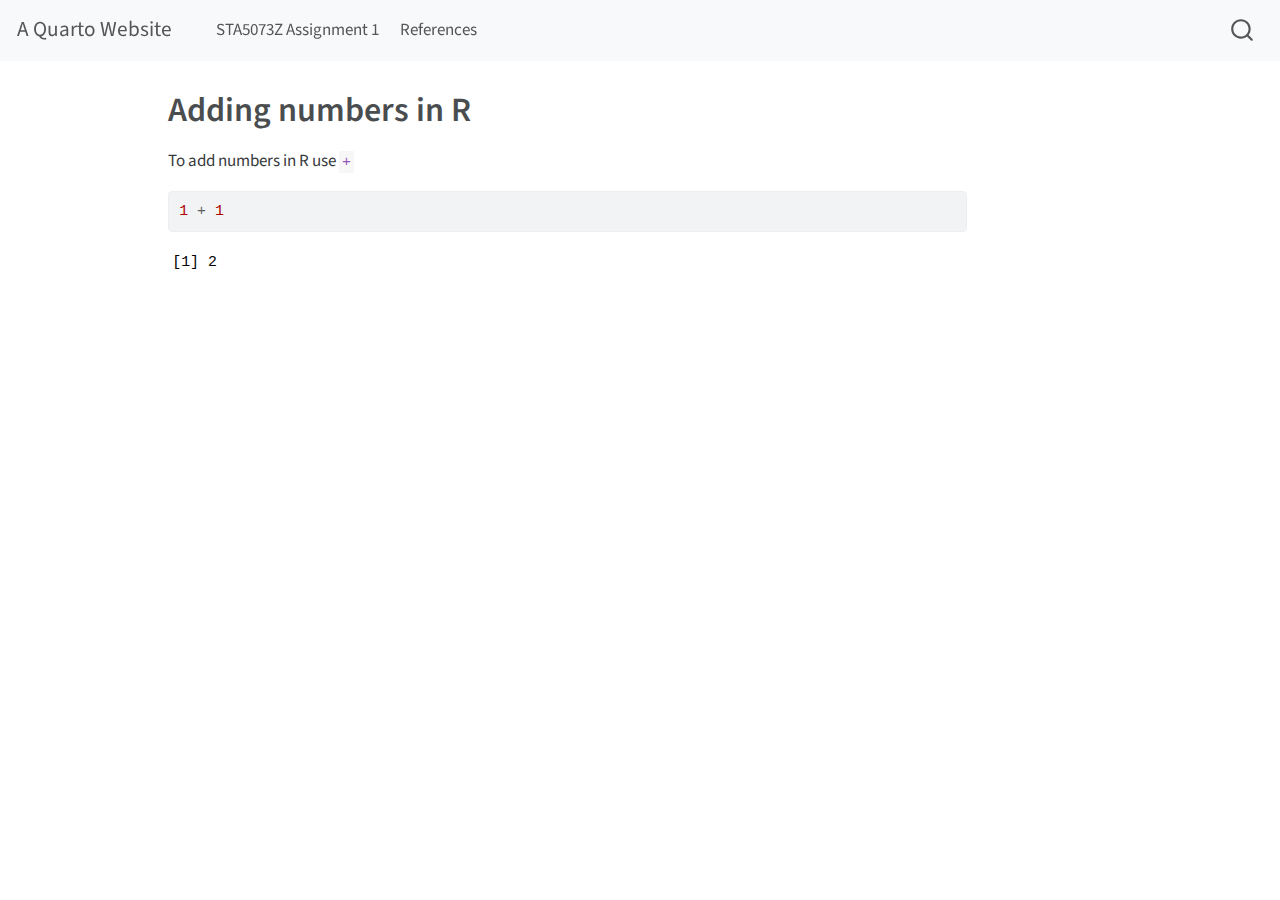
==== commit 095c800a: "add changes" ====
--- a/docs/index.html
+++ b/docs/index.html
@@ -1,1082 +1,8 @@
-<!DOCTYPE html>
-<html xmlns="http://www.w3.org/1999/xhtml" lang="en" xml:lang="en"><head>
-
-<meta charset="utf-8">
-<meta name="generator" content="quarto-1.3.433">
-
-<meta name="viewport" content="width=device-width, initial-scale=1.0, user-scalable=yes">
-
-
-<title>A Quarto Website - STA5073Z Assignment 1</title>
-<style>
-code{white-space: pre-wrap;}
-span.smallcaps{font-variant: small-caps;}
-div.columns{display: flex; gap: min(4vw, 1.5em);}
-div.column{flex: auto; overflow-x: auto;}
-div.hanging-indent{margin-left: 1.5em; text-indent: -1.5em;}
-ul.task-list{list-style: none;}
-ul.task-list li input[type="checkbox"] {
-  width: 0.8em;
-  margin: 0 0.8em 0.2em -1em; /* quarto-specific, see https://github.com/quarto-dev/quarto-cli/issues/4556 */ 
-  vertical-align: middle;
-}
-</style>
-
-
-<script src="site_libs/quarto-nav/quarto-nav.js"></script>
-<script src="site_libs/quarto-nav/headroom.min.js"></script>
-<script src="site_libs/clipboard/clipboard.min.js"></script>
-<script src="site_libs/quarto-search/autocomplete.umd.js"></script>
-<script src="site_libs/quarto-search/fuse.min.js"></script>
-<script src="site_libs/quarto-search/quarto-search.js"></script>
-<meta name="quarto:offset" content="./">
-<script src="site_libs/quarto-html/quarto.js"></script>
-<script src="site_libs/quarto-html/popper.min.js"></script>
-<script src="site_libs/quarto-html/tippy.umd.min.js"></script>
-<script src="site_libs/quarto-html/anchor.min.js"></script>
-<link href="site_libs/quarto-html/tippy.css" rel="stylesheet">
-<link href="site_libs/quarto-html/quarto-syntax-highlighting-dark.css" rel="stylesheet" id="quarto-text-highlighting-styles">
-<script src="site_libs/bootstrap/bootstrap.min.js"></script>
-<link href="site_libs/bootstrap/bootstrap-icons.css" rel="stylesheet">
-<link href="site_libs/bootstrap/bootstrap.min.css" rel="stylesheet" id="quarto-bootstrap" data-mode="dark">
-<script id="quarto-search-options" type="application/json">{
-  "location": "navbar",
-  "copy-button": false,
-  "collapse-after": 3,
-  "panel-placement": "end",
-  "type": "overlay",
-  "limit": 20,
-  "language": {
-    "search-no-results-text": "No results",
-    "search-matching-documents-text": "matching documents",
-    "search-copy-link-title": "Copy link to search",
-    "search-hide-matches-text": "Hide additional matches",
-    "search-more-match-text": "more match in this document",
-    "search-more-matches-text": "more matches in this document",
-    "search-clear-button-title": "Clear",
-    "search-detached-cancel-button-title": "Cancel",
-    "search-submit-button-title": "Submit",
-    "search-label": "Search"
-  }
-}</script>
-
-
-<link rel="stylesheet" href="styles.css">
-</head>
-
-<body class="nav-fixed">
-
-<div id="quarto-search-results"></div>
-  <header id="quarto-header" class="headroom fixed-top">
-    <nav class="navbar navbar-expand-lg navbar-dark ">
-      <div class="navbar-container container-fluid">
-      <div class="navbar-brand-container">
-    <a class="navbar-brand" href="./index.html">
-    <span class="navbar-title">A Quarto Website</span>
-    </a>
-  </div>
-            <div id="quarto-search" class="" title="Search"></div>
-          <button class="navbar-toggler" type="button" data-bs-toggle="collapse" data-bs-target="#navbarCollapse" aria-controls="navbarCollapse" aria-expanded="false" aria-label="Toggle navigation" onclick="if (window.quartoToggleHeadroom) { window.quartoToggleHeadroom(); }">
-  <span class="navbar-toggler-icon"></span>
-</button>
-          <div class="collapse navbar-collapse" id="navbarCollapse">
-            <ul class="navbar-nav navbar-nav-scroll me-auto">
-  <li class="nav-item">
-    <a class="nav-link" href="./index.qmd" rel="" target="">
- <span class="menu-text">Home</span></a>
-  </li>  
-  <li class="nav-item">
-    <a class="nav-link" href="./addition.html" rel="" target="">
- <span class="menu-text">Adding numbers in R</span></a>
-  </li>  
-  <li class="nav-item">
-    <a class="nav-link" href="./multiplication.html" rel="" target="">
- <span class="menu-text">Multiplying numbers in R</span></a>
-  </li>  
-  <li class="nav-item">
-    <a class="nav-link" href="./references.html" rel="" target="">
- <span class="menu-text">References</span></a>
-  </li>  
-</ul>
-            <div class="quarto-navbar-tools ms-auto">
-</div>
-          </div> <!-- /navcollapse -->
-      </div> <!-- /container-fluid -->
-    </nav>
-</header>
-<!-- content -->
-<div id="quarto-content" class="quarto-container page-columns page-rows-contents page-layout-article page-navbar">
-<!-- sidebar -->
-<!-- margin-sidebar -->
-    <div id="quarto-margin-sidebar" class="sidebar margin-sidebar">
-        <nav id="TOC" role="doc-toc" class="toc-active">
-    <h2 id="toc-title">On this page</h2>
-   
-  <ul>
-  <li><a href="#abstract" id="toc-abstract" class="nav-link active" data-scroll-target="#abstract">Abstract</a></li>
-  <li><a href="#introduction" id="toc-introduction" class="nav-link" data-scroll-target="#introduction">Introduction</a></li>
-  <li><a href="#exploratory-data-analysis" id="toc-exploratory-data-analysis" class="nav-link" data-scroll-target="#exploratory-data-analysis">Exploratory Data analysis</a></li>
-  <li><a href="#methods" id="toc-methods" class="nav-link" data-scroll-target="#methods">Methods</a>
-  <ul class="collapse">
-  <li><a href="#input-methods" id="toc-input-methods" class="nav-link" data-scroll-target="#input-methods">Input Methods</a></li>
-  <li><a href="#predictive-models-results" id="toc-predictive-models-results" class="nav-link" data-scroll-target="#predictive-models-results">Predictive Models &amp; Results</a></li>
-  </ul></li>
-  <li><a href="#discussion" id="toc-discussion" class="nav-link" data-scroll-target="#discussion">Discussion</a></li>
-  <li><a href="#conclusion" id="toc-conclusion" class="nav-link" data-scroll-target="#conclusion">Conclusion</a></li>
-  </ul>
-</nav>
-    </div>
-<!-- main -->
-<main class="content" id="quarto-document-content">
-
-<header id="title-block-header" class="quarto-title-block default">
-<div class="quarto-title">
-<h1 class="title">STA5073Z Assignment 1</h1>
-</div>
-
-
-
-<div class="quarto-title-meta">
-
-    
-  
-    
-  </div>
-  
-
-</header>
-
-<section id="abstract" class="level2">
-<h2 class="anchored" data-anchor-id="abstract">Abstract</h2>
-<p>This study focuses on the aspect of machine learning and natural language processing to identify and rank various models for predictive purposes, specifically in the context of classifying sentences to South African presidents based on speeches from 1994 to 2022. The study explores the effectiveness of classification trees, feedforward neural networks (FFNN), and random forests while employing two different input structuring techniques: Bag of Words (BoW) and Term Frequency-Inverse Document Frequency (TF-IDF). The study draws from previous research, showcasing the versatility of BoW and TF-IDF in various applications and machine learning context in preparing text data for analytics. It also draws attention to the importance in choice between these techniques depends on the specific machine learning algorithms and kind of data being assessed. The findings reveal that FFNN performed slightly better than the other models but was still unable to effectively classify speeches to their respective presidents as the data was not equally representative of all the presidents.</p>
-</section>
-<section id="introduction" class="level2">
-<h2 class="anchored" data-anchor-id="introduction">Introduction</h2>
-<p>The aim of this paper is to identify different machine learning models that can be used for predictive purposes, and rank them according to their ability to do so. With presidential speech from 1994 to 2022 from South African presidents, this paper will review the capacity in which classification trees , feed forward neural networks and random forests are able to accurately classify sentences to their presidents. The input structuring process will also vary between bag of words and TF-IDF so as to ascertain which one is more suitable for the data at hand with a selected machine learning model.</p>
-</section>
-<section id="exploratory-data-analysis" class="level2">
-<h2 class="anchored" data-anchor-id="exploratory-data-analysis">Exploratory Data analysis</h2>
-<p>The dataset is made up of speeches across a span of 28 years by the last 6 presidents of South Africa.</p>
-<div class="cell">
-<div class="cell-output-display">
-<div id="fig-Words" class="quarto-figure quarto-figure-center anchored">
-<figure class="figure">
-<p><img src="Index_files/figure-html/fig-Words-1.png" class="img-fluid figure-img" width="672"></p>
-<figcaption class="figure-caption">Figure&nbsp;1: Top 20 words</figcaption>
-</figure>
-</div>
-</div>
-</div>
-<p><a href="#fig-Words">Figure&nbsp;1</a> analysis offers a view into the evolution of linguistic patterns of the different presidents, excluding common stop words commonly found in sentences. A notable shift in the tone of State of the Nation addresses becomes evident when examined over the terms of the presidents.</p>
-<p>During De Klerk’s tenure, a government-centric tone is evident, characterized by a notable emphasis on references to the constitution, political parties, and elections. Subsequent presidents, however, steered their rhetoric towards the betterment of the nation. Mandela and Mbeki, in particular, championed themes of social welfare and upliftment. Being the first two presidents post-apartheid presidents their main goals were to rebuild the country and break down the racial barriers. Motlanthe, Zuma, and Ramaphosa, on the other hand, honed their focus on fostering the country’s economic development. This shift in presidential language reflects the dynamic trajectory of South Africa’s national priorities and the evolving role of its leadership in addressing the needs of the nation.</p>
-<div class="cell">
-<div class="cell-output-display">
-<div id="fig-sentences" class="quarto-figure quarto-figure-center anchored">
-<figure class="figure">
-<p><img src="Index_files/figure-html/fig-sentences-1.png" class="img-fluid figure-img" width="672"></p>
-<figcaption class="figure-caption">Figure&nbsp;2: Average Sentence Length</figcaption>
-</figure>
-</div>
-</div>
-</div>
-<p><a href="#fig-sentences">Figure&nbsp;2</a> shows long long each presidents speeches run on average.</p>
-</section>
-<section id="methods" class="level2">
-<h2 class="anchored" data-anchor-id="methods">Methods</h2>
-<section id="input-methods" class="level3">
-<h3 class="anchored" data-anchor-id="input-methods">Input Methods</h3>
-<section id="bag-of-words" class="level4">
-<h4 class="anchored" data-anchor-id="bag-of-words">Bag-of words</h4>
-<p>In the realm of natural language processing, Bag-of-Words (BoW) stands as a valuable text modeling tool. Its primary function is to facilitate the extraction of essential keywords from text while filtering out less critical information. The BoW process begins by establishing a vocabulary based on the words present in the text data. It then represents various speeches by quantifying the frequency of these keywords within each speech. The resulting dataset is an array of speeches against keywords, each entry reflecting the frequency of a specific keyword in a given speech. This foundational approach serves as the basis for machine learning models employed to classify speeches to the president that gave them. The machine learning models tradionally work with numerical data rather than textual data. Text data is unstructured and ML models can only operate with structured data that is well defined so by BoW technique the techniques can be integrated with more ease.</p>
-<p>Notably, BoW has found applications in diverse contexts, such as a study in India where it was integrated with Convolutional Neural Networks to classify cases based on keyword analysis from case files. Remarkably, this study achieved an average accuracy rate of 85% (Pillai &amp; Chandran, 2020). The following is a snippet of the BoW done on the SONA speeches. It does how the key words across all speeches become the columns of the array and the tally of each word in the two speeches is in their intersection.</p>
-<div class="cell">
-<div class="cell-output-display">
-<table class="table table-sm table-striped small">
-<colgroup>
-<col style="width: 10%">
-<col style="width: 16%">
-<col style="width: 13%">
-<col style="width: 11%">
-<col style="width: 7%">
-<col style="width: 8%">
-<col style="width: 13%">
-<col style="width: 17%">
-</colgroup>
-<thead>
-<tr class="header">
-<th style="text-align: right;">Sent_ID</th>
-<th style="text-align: left;">president_13</th>
-<th style="text-align: right;">commanders</th>
-<th style="text-align: right;">comrades</th>
-<th style="text-align: right;">corps</th>
-<th style="text-align: right;">deputy</th>
-<th style="text-align: right;">diplomatic</th>
-<th style="text-align: right;">distinguished</th>
-</tr>
-</thead>
-<tbody>
-<tr class="odd">
-<td style="text-align: right;">1</td>
-<td style="text-align: left;">Mandela</td>
-<td style="text-align: right;">1</td>
-<td style="text-align: right;">1</td>
-<td style="text-align: right;">1</td>
-<td style="text-align: right;">3</td>
-<td style="text-align: right;">1</td>
-<td style="text-align: right;">1</td>
-</tr>
-<tr class="even">
-<td style="text-align: right;">2</td>
-<td style="text-align: left;">Mandela</td>
-<td style="text-align: right;">0</td>
-<td style="text-align: right;">0</td>
-<td style="text-align: right;">0</td>
-<td style="text-align: right;">0</td>
-<td style="text-align: right;">0</td>
-<td style="text-align: right;">0</td>
-</tr>
-<tr class="odd">
-<td style="text-align: right;">3</td>
-<td style="text-align: left;">Mandela</td>
-<td style="text-align: right;">0</td>
-<td style="text-align: right;">0</td>
-<td style="text-align: right;">0</td>
-<td style="text-align: right;">0</td>
-<td style="text-align: right;">0</td>
-<td style="text-align: right;">0</td>
-</tr>
-<tr class="even">
-<td style="text-align: right;">4</td>
-<td style="text-align: left;">Mandela</td>
-<td style="text-align: right;">0</td>
-<td style="text-align: right;">0</td>
-<td style="text-align: right;">0</td>
-<td style="text-align: right;">0</td>
-<td style="text-align: right;">0</td>
-<td style="text-align: right;">0</td>
-</tr>
-<tr class="odd">
-<td style="text-align: right;">5</td>
-<td style="text-align: left;">Mandela</td>
-<td style="text-align: right;">0</td>
-<td style="text-align: right;">0</td>
-<td style="text-align: right;">0</td>
-<td style="text-align: right;">0</td>
-<td style="text-align: right;">0</td>
-<td style="text-align: right;">0</td>
-</tr>
-</tbody>
-</table>
-</div>
-</div>
-<p><strong>?@tbl-bag-of-words</strong></p>
-</section>
-<section id="tf-idf" class="level4">
-<h4 class="anchored" data-anchor-id="tf-idf">Tf-Idf</h4>
-<p>Term Frequency- Inverse Document Frequency (TF_IDF) is another input method used for text modelling.&nbsp; It is similar to&nbsp; BoW in that it considers the number of times a word is used in a line of text however, it also factors in how important that word is relative to the other words in the document. The TF measures how frequently a term appears in a document by diving the total number of times the term appears in the document by the total number of terms within that document. This emphasizes the terms that occur more frequently than others. The IDF&nbsp; measures uniqueness/rarity of a term across a collection of documents. It is calculated by taking the logarithm of the total number of documents in the collection divided by the number of documents containing the term. The logarithm is used to scale down the impact of common words. The two part of the statistical measure are calculated as follows:</p>
-<ul>
-<li><p>Term Frequency:&nbsp; (Number of times the term appears in the document) / (Total number of terms in the document)</p></li>
-<li><p>Inverse Document Frequency= In(Total number of documents / Number of documents containing the term)</p></li>
-</ul>
-<p>There have been studies conducted using both BoW and TF-IDF which found that TF-IDF generally out performed BoW when combined with ML models,&nbsp; however this will not always be the cases because there are countless ML algorithms that exist and each one has a particular method that will allow for the best fit with a given dataset. For example, a study conducted to identify hate speech in tweets found that TF_IDF performed best with Decision trees while BoW performed best with logistic regression, each method&nbsp;obtaining relatively high accuracies. (Akuma et al., 2022)</p>
-<div class="cell">
-<div class="cell-output-display">
-<div id="tbl-TF-IDF" class="anchored">
-<table class="table table-sm table-striped small">
-<caption>Table&nbsp;1: Snippet of TF-IDF</caption>
-<colgroup>
-<col style="width: 11%">
-<col style="width: 18%">
-<col style="width: 13%">
-<col style="width: 13%">
-<col style="width: 13%">
-<col style="width: 13%">
-<col style="width: 15%">
-</colgroup>
-<thead>
-<tr class="header">
-<th style="text-align: right;">Sent_ID</th>
-<th style="text-align: left;">president_13</th>
-<th style="text-align: right;">the</th>
-<th style="text-align: right;">to</th>
-<th style="text-align: right;">of</th>
-<th style="text-align: right;">and</th>
-<th style="text-align: right;">national</th>
-</tr>
-</thead>
-<tbody>
-<tr class="odd">
-<td style="text-align: right;">3921</td>
-<td style="text-align: left;">Mbeki</td>
-<td style="text-align: right;">-98.22858</td>
-<td style="text-align: right;">-41.35940</td>
-<td style="text-align: right;">-62.03910</td>
-<td style="text-align: right;">-46.52933</td>
-<td style="text-align: right;">0.000000</td>
-</tr>
-<tr class="even">
-<td style="text-align: right;">4688</td>
-<td style="text-align: left;">Motlanthe</td>
-<td style="text-align: right;">-98.22858</td>
-<td style="text-align: right;">-20.67970</td>
-<td style="text-align: right;">-49.11429</td>
-<td style="text-align: right;">-41.35940</td>
-<td style="text-align: right;">-10.339850</td>
-</tr>
-<tr class="odd">
-<td style="text-align: right;">2887</td>
-<td style="text-align: left;">Mbeki</td>
-<td style="text-align: right;">-82.71880</td>
-<td style="text-align: right;">-36.18948</td>
-<td style="text-align: right;">-69.79399</td>
-<td style="text-align: right;">-56.86917</td>
-<td style="text-align: right;">-2.584963</td>
-</tr>
-<tr class="even">
-<td style="text-align: right;">3790</td>
-<td style="text-align: left;">Mbeki</td>
-<td style="text-align: right;">-56.86917</td>
-<td style="text-align: right;">-74.96391</td>
-<td style="text-align: right;">-38.77444</td>
-<td style="text-align: right;">-23.26466</td>
-<td style="text-align: right;">0.000000</td>
-</tr>
-<tr class="odd">
-<td style="text-align: right;">5200</td>
-<td style="text-align: left;">Zuma</td>
-<td style="text-align: right;">-41.35940</td>
-<td style="text-align: right;">0.00000</td>
-<td style="text-align: right;">-64.62406</td>
-<td style="text-align: right;">-20.67970</td>
-<td style="text-align: right;">-10.339850</td>
-</tr>
-</tbody>
-</table>
-</div>
-</div>
-</div>
-<p><a href="#tbl-TF-IDF">Table&nbsp;1</a></p>
-</section>
-</section>
-<section id="predictive-models-results" class="level3">
-<h3 class="anchored" data-anchor-id="predictive-models-results">Predictive Models &amp; Results</h3>
-<section id="classification-trees" class="level4">
-<h4 class="anchored" data-anchor-id="classification-trees">Classification Trees</h4>
-<div class="cell">
-<div class="cell-output-display">
-<div id="fig-CT_BOW" class="quarto-figure quarto-figure-center anchored">
-<figure class="figure">
-<p><img src="Index_files/figure-html/fig-CT_BOW-1.png" class="img-fluid figure-img" width="672"></p>
-<figcaption class="figure-caption">Figure&nbsp;3: Classification Tree for Bag-of-Words model</figcaption>
-</figure>
-</div>
-</div>
-</div>
-<p><a href="#fig-CT_BOW">Figure&nbsp;3</a> shows a classification tree when text is modelled by BoW. The tree does not have a lot of branches which is indicative of poor classification. The only two presidents can be classified are Mbeki and Zuma , which means every sentence put into the model will return either one of those presidents which is not true. The following table shows the classification using the test dataset:</p>
-<div class="cell">
-<div class="cell-output-display">
-<div id="tbl-CT-CM" class="anchored">
-<table class="table table-sm table-striped small">
-<caption>Table&nbsp;2: Confusion matrix for Bag-of-words model</caption>
-<thead>
-<tr class="header">
-<th style="text-align: left;"></th>
-<th style="text-align: right;">deKlerk</th>
-<th style="text-align: right;">Mandela</th>
-<th style="text-align: right;">Mbeki</th>
-<th style="text-align: right;">Motlanthe</th>
-<th style="text-align: right;">Ramaphosa</th>
-<th style="text-align: right;">Zuma</th>
-</tr>
-</thead>
-<tbody>
-<tr class="odd">
-<td style="text-align: left;">deKlerk</td>
-<td style="text-align: right;">0</td>
-<td style="text-align: right;">0</td>
-<td style="text-align: right;">1</td>
-<td style="text-align: right;">0</td>
-<td style="text-align: right;">0</td>
-<td style="text-align: right;">28</td>
-</tr>
-<tr class="even">
-<td style="text-align: left;">Mandela</td>
-<td style="text-align: right;">0</td>
-<td style="text-align: right;">0</td>
-<td style="text-align: right;">16</td>
-<td style="text-align: right;">0</td>
-<td style="text-align: right;">0</td>
-<td style="text-align: right;">482</td>
-</tr>
-<tr class="odd">
-<td style="text-align: left;">Mbeki</td>
-<td style="text-align: right;">0</td>
-<td style="text-align: right;">0</td>
-<td style="text-align: right;">55</td>
-<td style="text-align: right;">0</td>
-<td style="text-align: right;">0</td>
-<td style="text-align: right;">664</td>
-</tr>
-<tr class="even">
-<td style="text-align: left;">Motlanthe</td>
-<td style="text-align: right;">0</td>
-<td style="text-align: right;">0</td>
-<td style="text-align: right;">9</td>
-<td style="text-align: right;">0</td>
-<td style="text-align: right;">0</td>
-<td style="text-align: right;">68</td>
-</tr>
-<tr class="odd">
-<td style="text-align: left;">Ramaphosa</td>
-<td style="text-align: right;">0</td>
-<td style="text-align: right;">0</td>
-<td style="text-align: right;">0</td>
-<td style="text-align: right;">0</td>
-<td style="text-align: right;">0</td>
-<td style="text-align: right;">680</td>
-</tr>
-<tr class="even">
-<td style="text-align: left;">Zuma</td>
-<td style="text-align: right;">0</td>
-<td style="text-align: right;">0</td>
-<td style="text-align: right;">8</td>
-<td style="text-align: right;">0</td>
-<td style="text-align: right;">0</td>
-<td style="text-align: right;">785</td>
-</tr>
-</tbody>
-</table>
-</div>
-</div>
-</div>
-<p>The recorded classification rate of this model was 30% meaning the model The model is performing better than random guessing but still has significant room for improvement. The possible reasons for this low classification are unclear as it could be attributed to the model’s performance itself or underlying issues with the data. As previously mentioned in the data analysis, the number of speeches each president makes is different with some making one and others making more than 5, causing a high degree of class imbalance.</p>
-<div class="cell">
-<div class="cell-output-display">
-<p><img src="Index_files/figure-html/CT_TF-IDF-1.png" class="img-fluid" width="672"></p>
-</div>
-</div>
-<p><strong>?@fig-CT_TF-IDF</strong></p>
-<div class="cell">
-<div class="cell-output-display">
-<div id="tbl-CT-CM-TF" class="anchored">
-<table class="table table-sm table-striped small">
-<caption>Table&nbsp;3: Confusion matrix for TF-IDF model</caption>
-<thead>
-<tr class="header">
-<th style="text-align: left;"></th>
-<th style="text-align: right;">deKlerk</th>
-<th style="text-align: right;">Mandela</th>
-<th style="text-align: right;">Mbeki</th>
-<th style="text-align: right;">Motlanthe</th>
-<th style="text-align: right;">Ramaphosa</th>
-<th style="text-align: right;">Zuma</th>
-</tr>
-</thead>
-<tbody>
-<tr class="odd">
-<td style="text-align: left;">deKlerk</td>
-<td style="text-align: right;">0</td>
-<td style="text-align: right;">0</td>
-<td style="text-align: right;">10</td>
-<td style="text-align: right;">0</td>
-<td style="text-align: right;">0</td>
-<td style="text-align: right;">19</td>
-</tr>
-<tr class="even">
-<td style="text-align: left;">Mandela</td>
-<td style="text-align: right;">0</td>
-<td style="text-align: right;">0</td>
-<td style="text-align: right;">287</td>
-<td style="text-align: right;">0</td>
-<td style="text-align: right;">0</td>
-<td style="text-align: right;">212</td>
-</tr>
-<tr class="odd">
-<td style="text-align: left;">Mbeki</td>
-<td style="text-align: right;">0</td>
-<td style="text-align: right;">0</td>
-<td style="text-align: right;">444</td>
-<td style="text-align: right;">0</td>
-<td style="text-align: right;">0</td>
-<td style="text-align: right;">280</td>
-</tr>
-<tr class="even">
-<td style="text-align: left;">Motlanthe</td>
-<td style="text-align: right;">0</td>
-<td style="text-align: right;">0</td>
-<td style="text-align: right;">46</td>
-<td style="text-align: right;">0</td>
-<td style="text-align: right;">0</td>
-<td style="text-align: right;">33</td>
-</tr>
-<tr class="odd">
-<td style="text-align: left;">Ramaphosa</td>
-<td style="text-align: right;">0</td>
-<td style="text-align: right;">0</td>
-<td style="text-align: right;">260</td>
-<td style="text-align: right;">0</td>
-<td style="text-align: right;">0</td>
-<td style="text-align: right;">425</td>
-</tr>
-<tr class="even">
-<td style="text-align: left;">Zuma</td>
-<td style="text-align: right;">0</td>
-<td style="text-align: right;">0</td>
-<td style="text-align: right;">178</td>
-<td style="text-align: right;">0</td>
-<td style="text-align: right;">0</td>
-<td style="text-align: right;">618</td>
-</tr>
-</tbody>
-</table>
-</div>
-</div>
-</div>
-<p><a href="#tbl-CT-CM-TF">Table&nbsp;3</a></p>
-<p>The classification rate achieved using the TF-IDF tool stands at 37.8%, demonstrating a slight improvement compared to the performance of the bag of words method, which doesn’t take into account the associated word weights. The table above shows how the observations are still only distributed between Mbeki and Zuma but this time the classification of the observations is more equally distributed between the two. Nevertheless, this accuracy rate remains notably low, suggesting that a basic classification tree might not be the most effective predictive model for the speech text data under investigation. Consequently, the next model to be explored will build upon the foundation of these basic classification trees, aiming to enhance predictive performance and capture the underlying complexities of the text data.</p>
-</section>
-<section id="random-forest" class="level4">
-<h4 class="anchored" data-anchor-id="random-forest">Random Forest</h4>
-<p>Random Forest revolves around an ensemble of decision trees reinforced by bagging. Bagging, short for Bootstrap Aggregating, reduces variance and adds stability to these decision trees. It begins by creating multiple subsets of the training data, each of equal size to the original dataset, formed by random selection with potential repetition. These bootstrapped subsets are then used to independently build individual decision trees, each providing a unique perspective on the text data. Once the trees are constructed, they collectively contribute to the final prediction through a majority vote. This aggregation enhances robustness and accuracy, particularly beneficial for text data.</p>
-<p>Additionally, Random Forest introduces random feature selection, where only a subset of features is considered at each node during tree construction, helping to reduce correlation between the trees and avoid overfitting, which is a common challenge when dealing with high-dimensional text data. Additionally, it offers the capability to assess variable importance by considering the random feature selection, providing insights into the crucial elements determining the president which said the given sentence. The figure below shows the error rate of the random forest as the number of trees increase.</p>
-<div class="cell">
-<div class="cell-output-display">
-<div id="fig-RF_BOW" class="quarto-figure quarto-figure-center anchored">
-<figure class="figure">
-<p><img src="Index_files/figure-html/fig-RF_BOW-1.png" class="img-fluid figure-img" width="672"></p>
-<figcaption class="figure-caption">Figure&nbsp;4: BoW Random forest error rate</figcaption>
-</figure>
-</div>
-</div>
-</div>
-<p><a href="#fig-RF_BOW">Figure&nbsp;4</a></p>
-<p>As the number of trees in the model increases, it acquires a deeper understanding of the data, leading to a reduction in the error rate. Beginning with an initial error rate of 60%, by the 20th tree, the model shows improvement, successfully decreasing the error rate by 10%. This method is computationally expensive and so only 20 trees were considered. At this point it is unclear whether an increase in the number of trees will improve the accuracy of the test or lead to diminishing returns. All that can be said is that the error rate is better than that of the previous model.</p>
-<p>::: {#tbl-RF-CM-BOW .cell tbl-cap=’ Random Forest Confusion matrix for BoW model’} ::: {.cell-output-display} | | deKlerk| Mandela| Mbeki| Motlanthe| Ramaphosa| Zuma| class.error| |:———|——-:|——-:|—–:|———:|———:|—-:|———–:| |deKlerk | 10| 8| 17| 0| 11| 21| 0.8507463| |Mandela | 4| 315| 401| 3| 139| 296| 0.7279793| |Mbeki | 2| 215| 891| 2| 199| 375| 0.4709026| |Motlanthe | 0| 32| 69| 1| 30| 54| 0.9946237| |Ramaphosa | 0| 98| 287| 0| 819| 387| 0.4852294| |Zuma | 2| 121| 352| 2| 286| 1081| 0.4137744| ::: :::</p>
-<p>For the presidents with fewer speeches in the dataset, such as deKlerk and Motlanthe, the error rates are notably high, with deKlerk reaching an error rate of 85.1% and Motlanthe experiencing a much more substantial error rate of 99.5%. Interestingly, this analysis reveals recurring patterns where a significant portion of deKlerk’s speeches are misclassified as Zuma, and Motlanthe’s speeches are predominantly classified as Mbeki.</p>
-<p>On the other hand, for more prolific presidents like Mbeki and Zuma, the error rates are comparatively lower, with Mbeki achieving an error rate of 47.1% and Zuma having an error rate of 41.4%. However, it’s worth noting that the error rate for Zuma’s speeches has seen a notable increase in comparison to previous models, while Mbeki’s error rate has seen a significant decrease. These observations shed light on the model’s performance in handling classes with imbalanced data, indicating potential areas for improvement in correctly classifying the speeches of less frequently represented presidents.</p>
-<div class="cell">
-<div class="cell-output-display">
-<div id="fig-RF_VarImp" class="quarto-figure quarto-figure-center anchored">
-<figure class="figure">
-<p><img src="Index_files/figure-html/fig-RF_VarImp-1.png" class="img-fluid figure-img" width="672"></p>
-<figcaption class="figure-caption">Figure&nbsp;5: RF Variable Importance</figcaption>
-</figure>
-</div>
-</div>
-</div>
-<p><a href="#fig-RF_VarImp">Figure&nbsp;5</a> shows the top 30 most important features, each possessing a mean decrease Gini score exceeding 5. This score reflects the feature’s contribution to the reduction of Gini impurity, with higher scores indicating greater importance in the model’s predictive capability. The analysis has identified the two most influential words as ‘compatriots’ and ‘regard,’ both exhibiting mean decrease Gini scores exceeding 30. Following ,with a score of almost half, are ‘rand’ and ‘capture’ with mean decrease Gini scores just below 15. The same modelling is conducted on the TF-IDF data and the results were as follows:</p>
-<div class="cell">
-<div class="cell-output-display">
-<p><img src="Index_files/figure-html/unnamed-chunk-7-1.png" class="img-fluid" width="672"></p>
-</div>
-</div>
-<p>The gradual decrease in error rate is almost identical to the bag of words model starting at about 60% and falling to 52% after 20 trees. This similarity may suggest that, at least up to this point, the additional complexity brought by the ensemble learning technique (as represented by the number of trees) yields a consistent and comparable improvement in predictive accuracy for both the BoW model and TF-IDF.</p>
-<div class="cell">
-<div class="cell-output-display">
-<table class="table table-sm table-striped small">
-<colgroup>
-<col style="width: 14%">
-<col style="width: 11%">
-<col style="width: 11%">
-<col style="width: 8%">
-<col style="width: 14%">
-<col style="width: 14%">
-<col style="width: 7%">
-<col style="width: 17%">
-</colgroup>
-<thead>
-<tr class="header">
-<th style="text-align: left;"></th>
-<th style="text-align: right;">deKlerk</th>
-<th style="text-align: right;">Mandela</th>
-<th style="text-align: right;">Mbeki</th>
-<th style="text-align: right;">Motlanthe</th>
-<th style="text-align: right;">Ramaphosa</th>
-<th style="text-align: right;">Zuma</th>
-<th style="text-align: right;">class.error</th>
-</tr>
-</thead>
-<tbody>
-<tr class="odd">
-<td style="text-align: left;">deKlerk</td>
-<td style="text-align: right;">1</td>
-<td style="text-align: right;">9</td>
-<td style="text-align: right;">19</td>
-<td style="text-align: right;">0</td>
-<td style="text-align: right;">7</td>
-<td style="text-align: right;">32</td>
-<td style="text-align: right;">0.9852941</td>
-</tr>
-<tr class="even">
-<td style="text-align: left;">Mandela</td>
-<td style="text-align: right;">0</td>
-<td style="text-align: right;">246</td>
-<td style="text-align: right;">449</td>
-<td style="text-align: right;">3</td>
-<td style="text-align: right;">162</td>
-<td style="text-align: right;">306</td>
-<td style="text-align: right;">0.7890223</td>
-</tr>
-<tr class="odd">
-<td style="text-align: left;">Mbeki</td>
-<td style="text-align: right;">2</td>
-<td style="text-align: right;">237</td>
-<td style="text-align: right;">829</td>
-<td style="text-align: right;">1</td>
-<td style="text-align: right;">206</td>
-<td style="text-align: right;">419</td>
-<td style="text-align: right;">0.5106257</td>
-</tr>
-<tr class="even">
-<td style="text-align: left;">Motlanthe</td>
-<td style="text-align: right;">0</td>
-<td style="text-align: right;">26</td>
-<td style="text-align: right;">74</td>
-<td style="text-align: right;">0</td>
-<td style="text-align: right;">33</td>
-<td style="text-align: right;">54</td>
-<td style="text-align: right;">1.0000000</td>
-</tr>
-<tr class="odd">
-<td style="text-align: left;">Ramaphosa</td>
-<td style="text-align: right;">0</td>
-<td style="text-align: right;">104</td>
-<td style="text-align: right;">253</td>
-<td style="text-align: right;">2</td>
-<td style="text-align: right;">731</td>
-<td style="text-align: right;">511</td>
-<td style="text-align: right;">0.5434104</td>
-</tr>
-<tr class="even">
-<td style="text-align: left;">Zuma</td>
-<td style="text-align: right;">3</td>
-<td style="text-align: right;">124</td>
-<td style="text-align: right;">256</td>
-<td style="text-align: right;">3</td>
-<td style="text-align: right;">308</td>
-<td style="text-align: right;">1166</td>
-<td style="text-align: right;">0.3731183</td>
-</tr>
-</tbody>
-</table>
-</div>
-</div>
-<p>The depicted figure presents class errors in the TD-IDF model for each president. In comparison to the BoW approach, only sentences attributed to Zuma and Mbeki exhibited improved performance. Other presidents experienced an increase in class errors. For instance, DeKlerk’s class error rose by 13%, while Ramaphosa’s class error saw an 8% increase. This shows how the TF-IDF was not effective across all the presidential classes although it did record a lower overall classification rate of 50,6% compared to that of the BoW which was 51.1%. The figure below shows that the TF-IDF model had similar mean decrease Gini for the words of importance,with the addition of some stop words which were not remove in the case of this model such as ‘the’ and ‘of’</p>
-<div class="cell">
-<div class="cell-output-display">
-<p><img src="Index_files/figure-html/unnamed-chunk-9-1.png" class="img-fluid" width="672"></p>
-</div>
-</div>
-</section>
-<section id="feed-forward-neural-networkffnn" class="level4">
-<h4 class="anchored" data-anchor-id="feed-forward-neural-networkffnn">Feed Forward Neural Network(FFNN)</h4>
-<p>A feedforward neural network (FFNN) is a specific type of neural network architecture in which information flows in a unidirectional manner, from the input to the output, with no feedback loops from the outputs to the inputs. Neural networks are designed to recognize patterns in data and make more accurate decisions than traditional rule-based systems. An FFNN consists of three essential types of layers:</p>
-<ol type="1">
-<li><p>Input Layer: The input layer is the initial component of the network where raw data is introduced. The number of nodes in this layer is determined by the number of variables or features present in the dataset. Each node corresponds to one of these input variables.</p></li>
-<li><p>Hidden Layer(s): Hidden layers do the bulk of the work in the neural network. They receive the data from the input layer through weighted connections, where each connection has an associated weight and bias. These weights and biases represent the strength and offset of the connection, and they are adjusted during the training process to optimize the network’s performance. Within the hidden layer, a mathematical transformation known as an activation function is applied to the weighted inputs. This activation function introduces a non-linear aspect to the data, allowing the network to capture more complex relationships within the data. Different types of activation functions can be used, impacting how well the neural network learns and generalizes from the data.</p></li>
-<li><p>Output Layer: The output layer is the final stage of the network responsible for producing the predicted values or classifications for each observation. The number of nodes in this layer is typically determined by the number of classes in categorical data or the desired output format. Each output node represents the probability that an observation belongs to a specific. The class with the highest probability is selected as the network’s prediction.</p></li>
-</ol>
-<div class="cell">
-<div class="cell-output-display">
-<p><img src="Index_files/figure-html/NN_BOW-1.png" class="img-fluid" width="672"></p>
-</div>
-<div class="cell-output-display">
-<table class="table table-sm table-striped small">
-<thead>
-<tr class="header">
-<th style="text-align: left;"></th>
-<th style="text-align: right;">0</th>
-<th style="text-align: right;">1</th>
-<th style="text-align: right;">2</th>
-<th style="text-align: right;">3</th>
-<th style="text-align: right;">4</th>
-<th style="text-align: right;">5</th>
-</tr>
-</thead>
-<tbody>
-<tr class="odd">
-<td style="text-align: left;">0</td>
-<td style="text-align: right;">5</td>
-<td style="text-align: right;">6</td>
-<td style="text-align: right;">8</td>
-<td style="text-align: right;">2</td>
-<td style="text-align: right;">1</td>
-<td style="text-align: right;">7</td>
-</tr>
-<tr class="even">
-<td style="text-align: left;">1</td>
-<td style="text-align: right;">0</td>
-<td style="text-align: right;">253</td>
-<td style="text-align: right;">129</td>
-<td style="text-align: right;">4</td>
-<td style="text-align: right;">13</td>
-<td style="text-align: right;">99</td>
-</tr>
-<tr class="odd">
-<td style="text-align: left;">2</td>
-<td style="text-align: right;">0</td>
-<td style="text-align: right;">164</td>
-<td style="text-align: right;">380</td>
-<td style="text-align: right;">3</td>
-<td style="text-align: right;">16</td>
-<td style="text-align: right;">156</td>
-</tr>
-<tr class="even">
-<td style="text-align: left;">3</td>
-<td style="text-align: right;">0</td>
-<td style="text-align: right;">26</td>
-<td style="text-align: right;">31</td>
-<td style="text-align: right;">3</td>
-<td style="text-align: right;">2</td>
-<td style="text-align: right;">15</td>
-</tr>
-<tr class="odd">
-<td style="text-align: left;">4</td>
-<td style="text-align: right;">0</td>
-<td style="text-align: right;">141</td>
-<td style="text-align: right;">108</td>
-<td style="text-align: right;">6</td>
-<td style="text-align: right;">89</td>
-<td style="text-align: right;">336</td>
-</tr>
-<tr class="even">
-<td style="text-align: left;">5</td>
-<td style="text-align: right;">1</td>
-<td style="text-align: right;">87</td>
-<td style="text-align: right;">124</td>
-<td style="text-align: right;">2</td>
-<td style="text-align: right;">26</td>
-<td style="text-align: right;">553</td>
-</tr>
-</tbody>
-</table>
-</div>
-</div>
-<div class="cell">
-<div class="cell-output-display">
-<p><img src="Index_files/figure-html/NN_TF-IDF-1.png" class="img-fluid" width="672"></p>
-</div>
-<div class="cell-output-display">
-<table class="table table-sm table-striped small">
-<thead>
-<tr class="header">
-<th style="text-align: left;"></th>
-<th style="text-align: right;">0</th>
-<th style="text-align: right;">1</th>
-<th style="text-align: right;">2</th>
-<th style="text-align: right;">3</th>
-<th style="text-align: right;">4</th>
-<th style="text-align: right;">5</th>
-</tr>
-</thead>
-<tbody>
-<tr class="odd">
-<td style="text-align: left;">0</td>
-<td style="text-align: right;">9</td>
-<td style="text-align: right;">10</td>
-<td style="text-align: right;">4</td>
-<td style="text-align: right;">0</td>
-<td style="text-align: right;">2</td>
-<td style="text-align: right;">4</td>
-</tr>
-<tr class="even">
-<td style="text-align: left;">1</td>
-<td style="text-align: right;">2</td>
-<td style="text-align: right;">311</td>
-<td style="text-align: right;">123</td>
-<td style="text-align: right;">1</td>
-<td style="text-align: right;">38</td>
-<td style="text-align: right;">24</td>
-</tr>
-<tr class="odd">
-<td style="text-align: left;">2</td>
-<td style="text-align: right;">0</td>
-<td style="text-align: right;">169</td>
-<td style="text-align: right;">404</td>
-<td style="text-align: right;">6</td>
-<td style="text-align: right;">59</td>
-<td style="text-align: right;">86</td>
-</tr>
-<tr class="even">
-<td style="text-align: left;">3</td>
-<td style="text-align: right;">1</td>
-<td style="text-align: right;">21</td>
-<td style="text-align: right;">35</td>
-<td style="text-align: right;">7</td>
-<td style="text-align: right;">4</td>
-<td style="text-align: right;">11</td>
-</tr>
-<tr class="odd">
-<td style="text-align: left;">4</td>
-<td style="text-align: right;">0</td>
-<td style="text-align: right;">120</td>
-<td style="text-align: right;">40</td>
-<td style="text-align: right;">3</td>
-<td style="text-align: right;">428</td>
-<td style="text-align: right;">94</td>
-</tr>
-<tr class="even">
-<td style="text-align: left;">5</td>
-<td style="text-align: right;">0</td>
-<td style="text-align: right;">140</td>
-<td style="text-align: right;">101</td>
-<td style="text-align: right;">4</td>
-<td style="text-align: right;">137</td>
-<td style="text-align: right;">414</td>
-</tr>
-</tbody>
-</table>
-</div>
-</div>
-</section>
-</section>
-</section>
-<section id="discussion" class="level2">
-<h2 class="anchored" data-anchor-id="discussion">Discussion</h2>
-</section>
-<section id="conclusion" class="level2">
-<h2 class="anchored" data-anchor-id="conclusion">Conclusion</h2>
-<p>Potentially explore CNNs for even higher accuracy results -It is proven that CNN has significance in the image processing domain by classifying and identifying the object, but it is highly feasible for using CNN in NLP domains.(rephrase)</p>
-
-
-</section>
-
-</main> <!-- /main -->
-<script id="quarto-html-after-body" type="application/javascript">
-window.document.addEventListener("DOMContentLoaded", function (event) {
-  const toggleBodyColorMode = (bsSheetEl) => {
-    const mode = bsSheetEl.getAttribute("data-mode");
-    const bodyEl = window.document.querySelector("body");
-    if (mode === "dark") {
-      bodyEl.classList.add("quarto-dark");
-      bodyEl.classList.remove("quarto-light");
-    } else {
-      bodyEl.classList.add("quarto-light");
-      bodyEl.classList.remove("quarto-dark");
-    }
-  }
-  const toggleBodyColorPrimary = () => {
-    const bsSheetEl = window.document.querySelector("link#quarto-bootstrap");
-    if (bsSheetEl) {
-      toggleBodyColorMode(bsSheetEl);
-    }
-  }
-  toggleBodyColorPrimary();  
-  const icon = "";
-  const anchorJS = new window.AnchorJS();
-  anchorJS.options = {
-    placement: 'right',
-    icon: icon
-  };
-  anchorJS.add('.anchored');
-  const isCodeAnnotation = (el) => {
-    for (const clz of el.classList) {
-      if (clz.startsWith('code-annotation-')) {                     
-        return true;
-      }
-    }
-    return false;
-  }
-  const clipboard = new window.ClipboardJS('.code-copy-button', {
-    text: function(trigger) {
-      const codeEl = trigger.previousElementSibling.cloneNode(true);
-      for (const childEl of codeEl.children) {
-        if (isCodeAnnotation(childEl)) {
-          childEl.remove();
-        }
-      }
-      return codeEl.innerText;
-    }
-  });
-  clipboard.on('success', function(e) {
-    // button target
-    const button = e.trigger;
-    // don't keep focus
-    button.blur();
-    // flash "checked"
-    button.classList.add('code-copy-button-checked');
-    var currentTitle = button.getAttribute("title");
-    button.setAttribute("title", "Copied!");
-    let tooltip;
-    if (window.bootstrap) {
-      button.setAttribute("data-bs-toggle", "tooltip");
-      button.setAttribute("data-bs-placement", "left");
-      button.setAttribute("data-bs-title", "Copied!");
-      tooltip = new bootstrap.Tooltip(button, 
-        { trigger: "manual", 
-          customClass: "code-copy-button-tooltip",
-          offset: [0, -8]});
-      tooltip.show();    
-    }
-    setTimeout(function() {
-      if (tooltip) {
-        tooltip.hide();
-        button.removeAttribute("data-bs-title");
-        button.removeAttribute("data-bs-toggle");
-        button.removeAttribute("data-bs-placement");
-      }
-      button.setAttribute("title", currentTitle);
-      button.classList.remove('code-copy-button-checked');
-    }, 1000);
-    // clear code selection
-    e.clearSelection();
-  });
-  function tippyHover(el, contentFn) {
-    const config = {
-      allowHTML: true,
-      content: contentFn,
-      maxWidth: 500,
-      delay: 100,
-      arrow: false,
-      appendTo: function(el) {
-          return el.parentElement;
-      },
-      interactive: true,
-      interactiveBorder: 10,
-      theme: 'quarto',
-      placement: 'bottom-start'
-    };
-    window.tippy(el, config); 
-  }
-  const noterefs = window.document.querySelectorAll('a[role="doc-noteref"]');
-  for (var i=0; i<noterefs.length; i++) {
-    const ref = noterefs[i];
-    tippyHover(ref, function() {
-      // use id or data attribute instead here
-      let href = ref.getAttribute('data-footnote-href') || ref.getAttribute('href');
-      try { href = new URL(href).hash; } catch {}
-      const id = href.replace(/^#\/?/, "");
-      const note = window.document.getElementById(id);
-      return note.innerHTML;
-    });
-  }
-      let selectedAnnoteEl;
-      const selectorForAnnotation = ( cell, annotation) => {
-        let cellAttr = 'data-code-cell="' + cell + '"';
-        let lineAttr = 'data-code-annotation="' +  annotation + '"';
-        const selector = 'span[' + cellAttr + '][' + lineAttr + ']';
-        return selector;
-      }
-      const selectCodeLines = (annoteEl) => {
-        const doc = window.document;
-        const targetCell = annoteEl.getAttribute("data-target-cell");
-        const targetAnnotation = annoteEl.getAttribute("data-target-annotation");
-        const annoteSpan = window.document.querySelector(selectorForAnnotation(targetCell, targetAnnotation));
-        const lines = annoteSpan.getAttribute("data-code-lines").split(",");
-        const lineIds = lines.map((line) => {
-          return targetCell + "-" + line;
-        })
-        let top = null;
-        let height = null;
-        let parent = null;
-        if (lineIds.length > 0) {
-            //compute the position of the single el (top and bottom and make a div)
-            const el = window.document.getElementById(lineIds[0]);
-            top = el.offsetTop;
-            height = el.offsetHeight;
-            parent = el.parentElement.parentElement;
-          if (lineIds.length > 1) {
-            const lastEl = window.document.getElementById(lineIds[lineIds.length - 1]);
-            const bottom = lastEl.offsetTop + lastEl.offsetHeight;
-            height = bottom - top;
-          }
-          if (top !== null && height !== null && parent !== null) {
-            // cook up a div (if necessary) and position it 
-            let div = window.document.getElementById("code-annotation-line-highlight");
-            if (div === null) {
-              div = window.document.createElement("div");
-              div.setAttribute("id", "code-annotation-line-highlight");
-              div.style.position = 'absolute';
-              parent.appendChild(div);
-            }
-            div.style.top = top - 2 + "px";
-            div.style.height = height + 4 + "px";
-            let gutterDiv = window.document.getElementById("code-annotation-line-highlight-gutter");
-            if (gutterDiv === null) {
-              gutterDiv = window.document.createElement("div");
-              gutterDiv.setAttribute("id", "code-annotation-line-highlight-gutter");
-              gutterDiv.style.position = 'absolute';
-              const codeCell = window.document.getElementById(targetCell);
-              const gutter = codeCell.querySelector('.code-annotation-gutter');
-              gutter.appendChild(gutterDiv);
-            }
-            gutterDiv.style.top = top - 2 + "px";
-            gutterDiv.style.height = height + 4 + "px";
-          }
-          selectedAnnoteEl = annoteEl;
-        }
-      };
-      const unselectCodeLines = () => {
-        const elementsIds = ["code-annotation-line-highlight", "code-annotation-line-highlight-gutter"];
-        elementsIds.forEach((elId) => {
-          const div = window.document.getElementById(elId);
-          if (div) {
-            div.remove();
-          }
-        });
-        selectedAnnoteEl = undefined;
-      };
-      // Attach click handler to the DT
-      const annoteDls = window.document.querySelectorAll('dt[data-target-cell]');
-      for (const annoteDlNode of annoteDls) {
-        annoteDlNode.addEventListener('click', (event) => {
-          const clickedEl = event.target;
-          if (clickedEl !== selectedAnnoteEl) {
-            unselectCodeLines();
-            const activeEl = window.document.querySelector('dt[data-target-cell].code-annotation-active');
-            if (activeEl) {
-              activeEl.classList.remove('code-annotation-active');
-            }
-            selectCodeLines(clickedEl);
-            clickedEl.classList.add('code-annotation-active');
-          } else {
-            // Unselect the line
-            unselectCodeLines();
-            clickedEl.classList.remove('code-annotation-active');
-          }
-        });
-      }
-  const findCites = (el) => {
-    const parentEl = el.parentElement;
-    if (parentEl) {
-      const cites = parentEl.dataset.cites;
-      if (cites) {
-        return {
-          el,
-          cites: cites.split(' ')
-        };
-      } else {
-        return findCites(el.parentElement)
-      }
-    } else {
-      return undefined;
-    }
-  };
-  var bibliorefs = window.document.querySelectorAll('a[role="doc-biblioref"]');
-  for (var i=0; i<bibliorefs.length; i++) {
-    const ref = bibliorefs[i];
-    const citeInfo = findCites(ref);
-    if (citeInfo) {
-      tippyHover(citeInfo.el, function() {
-        var popup = window.document.createElement('div');
-        citeInfo.cites.forEach(function(cite) {
-          var citeDiv = window.document.createElement('div');
-          citeDiv.classList.add('hanging-indent');
-          citeDiv.classList.add('csl-entry');
-          var biblioDiv = window.document.getElementById('ref-' + cite);
-          if (biblioDiv) {
-            citeDiv.innerHTML = biblioDiv.innerHTML;
-          }
-          popup.appendChild(citeDiv);
-        });
-        return popup.innerHTML;
-      });
-    }
-  }
-});
-</script>
-</div> <!-- /content -->
-
-
-
-</body></html>+<html xmlns="http://www.w3.org/1999/xhtml">    
+  <head>      
+    <title>Redirect to addition.html</title>      
+    <meta http-equiv="refresh" content="0;URL='addition.html'" />    
+  </head>    
+  <body> 
+  </body>  
+</html>     
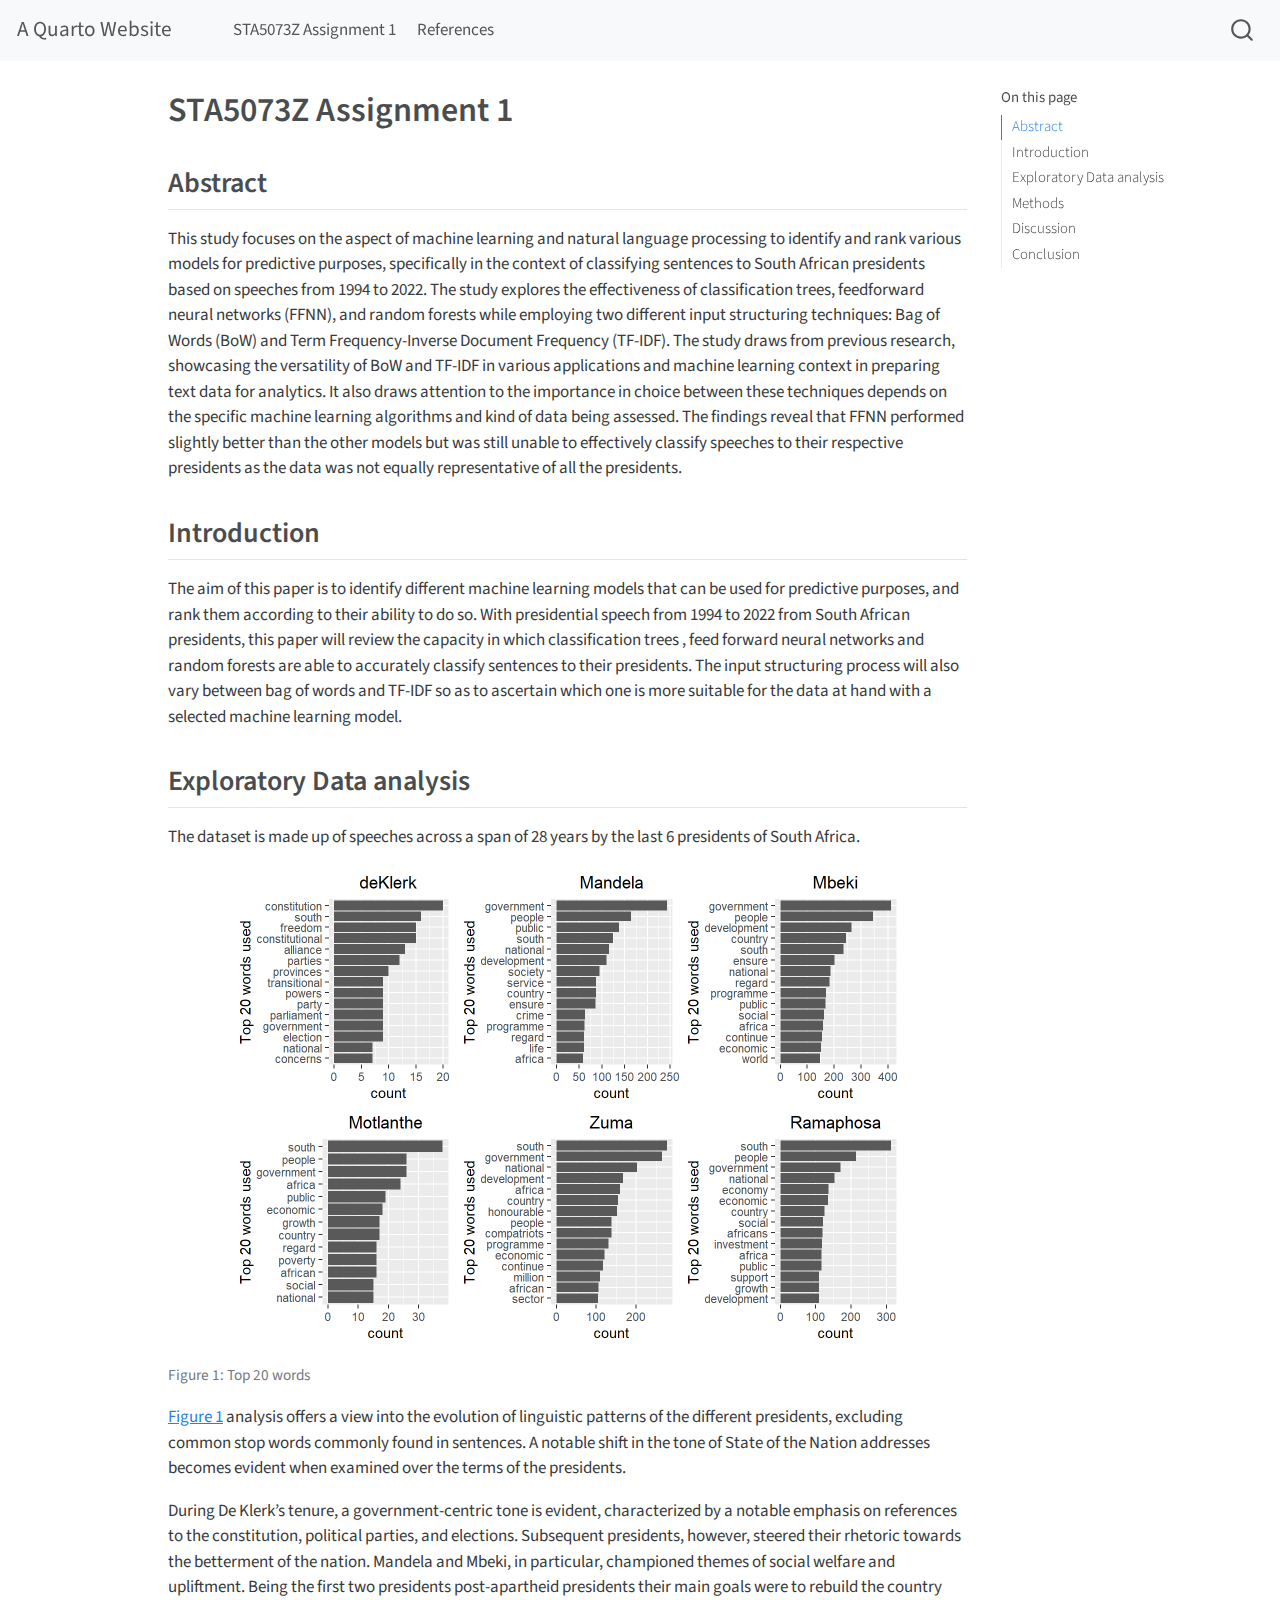
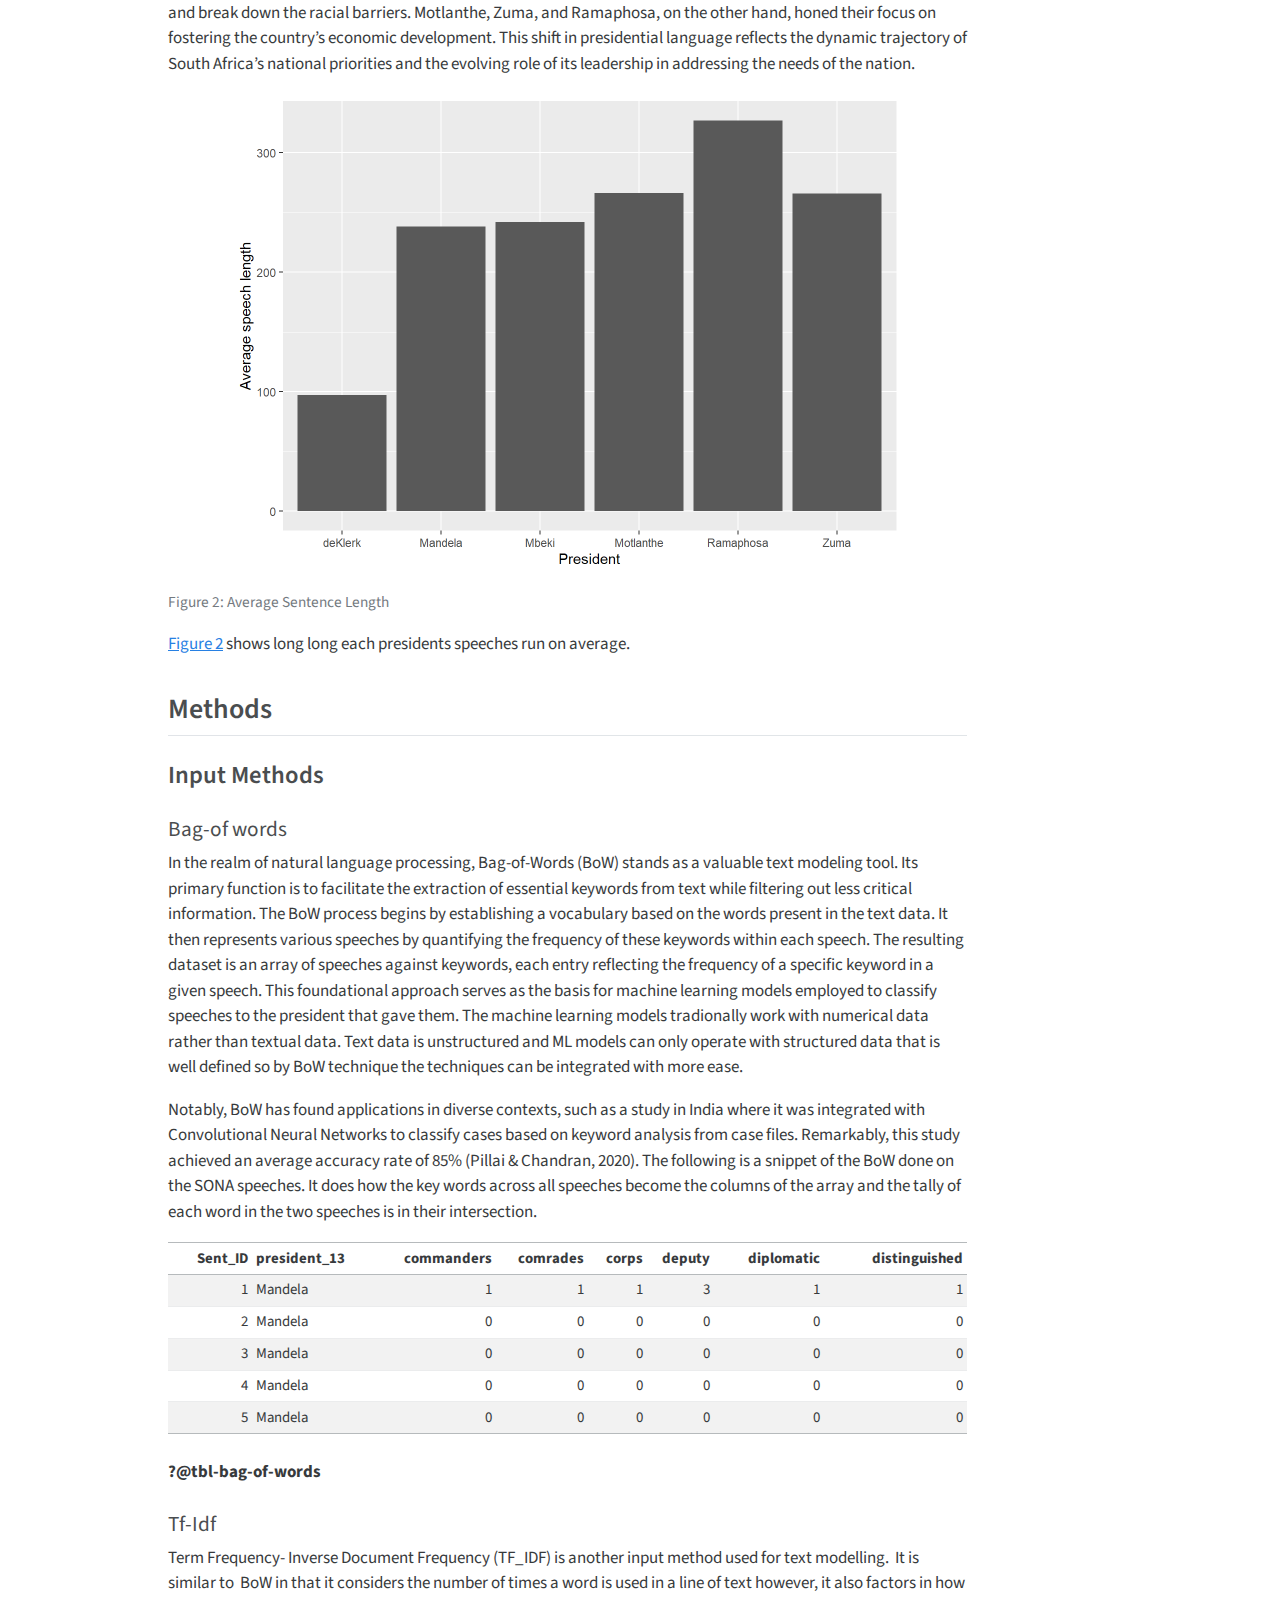
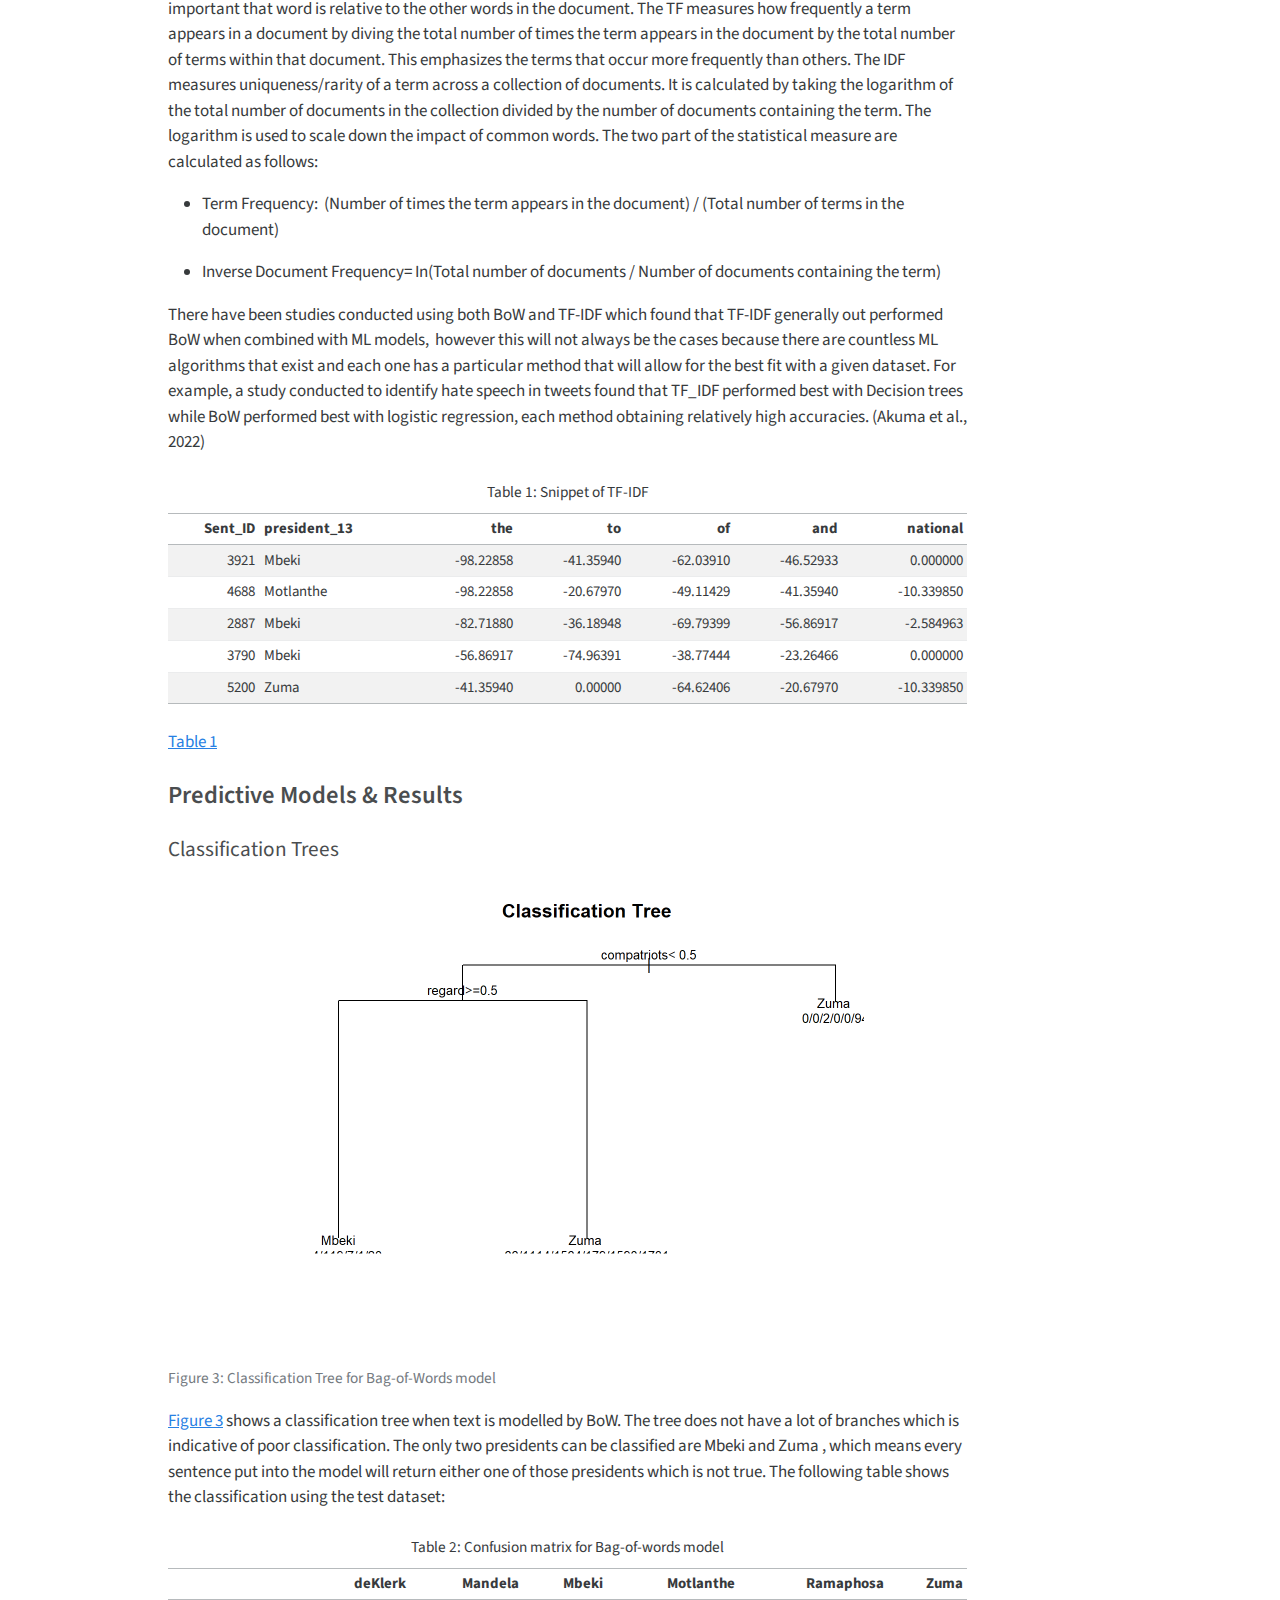
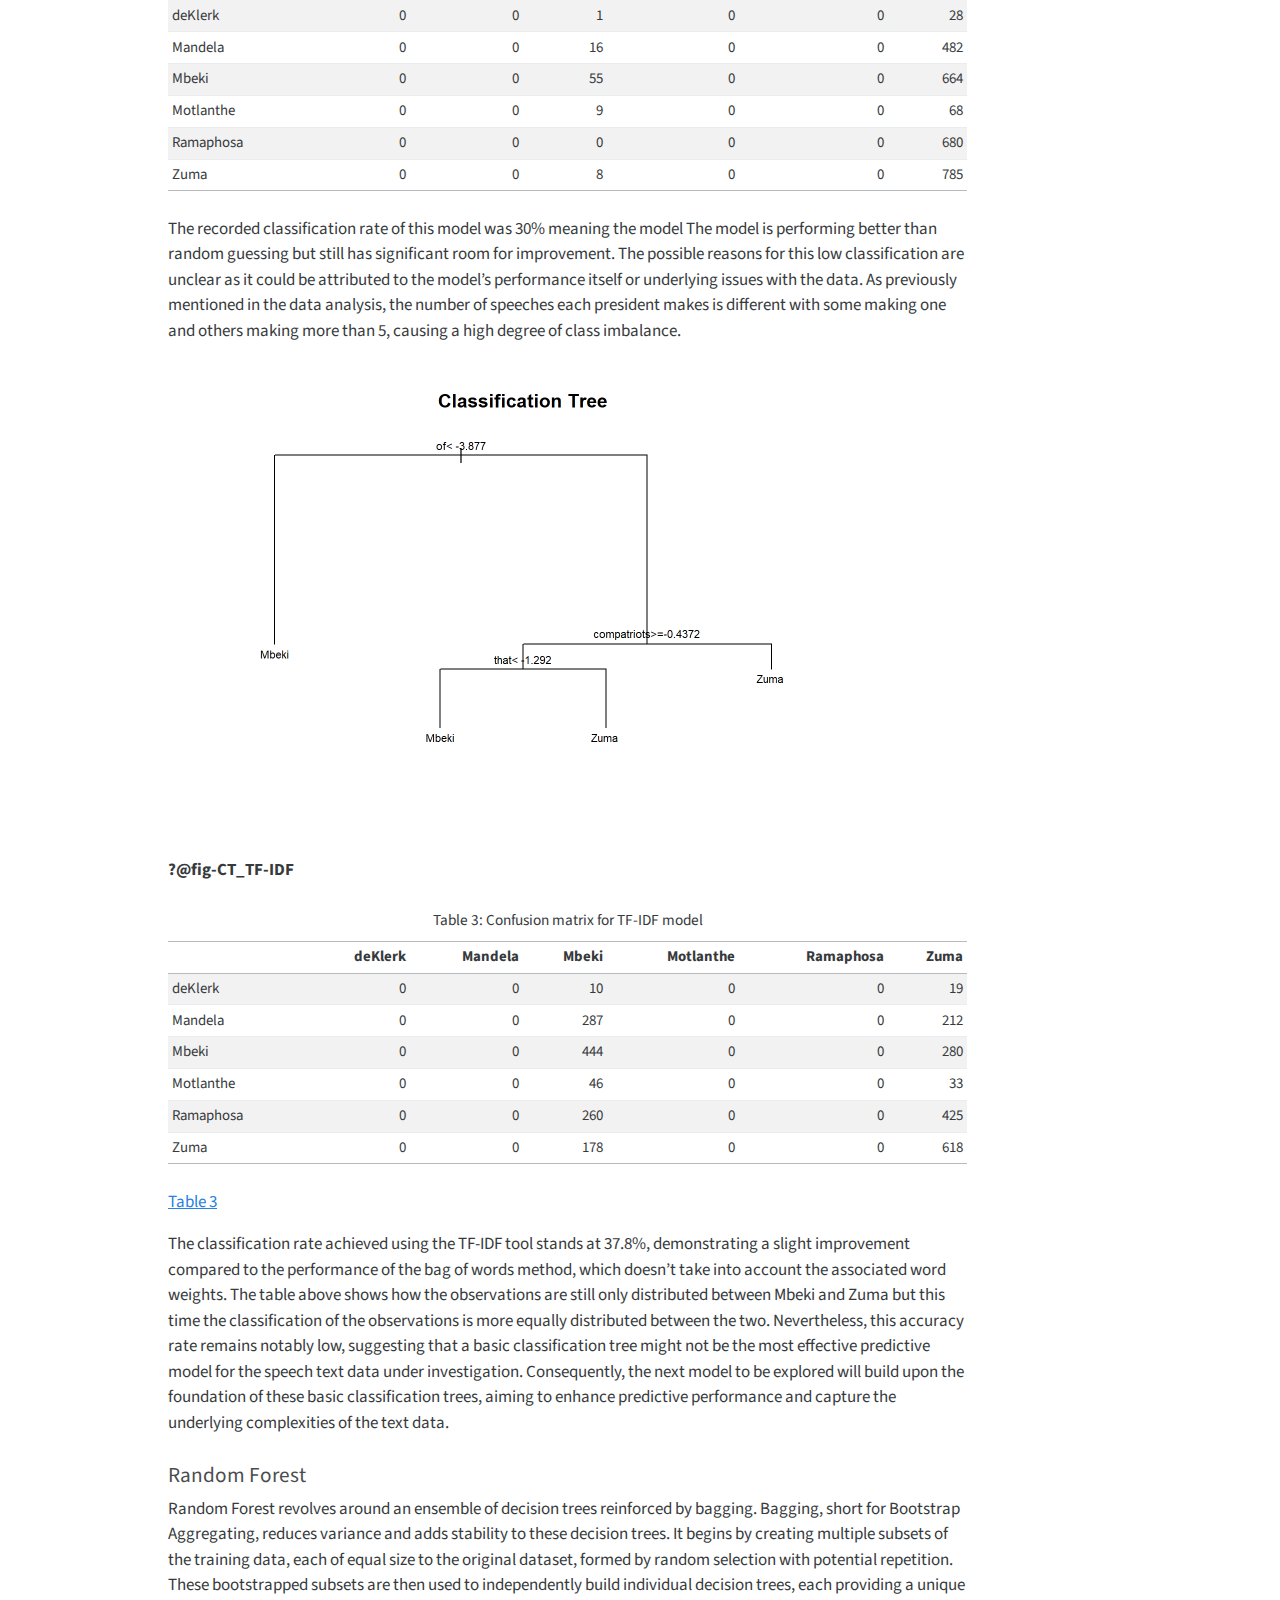
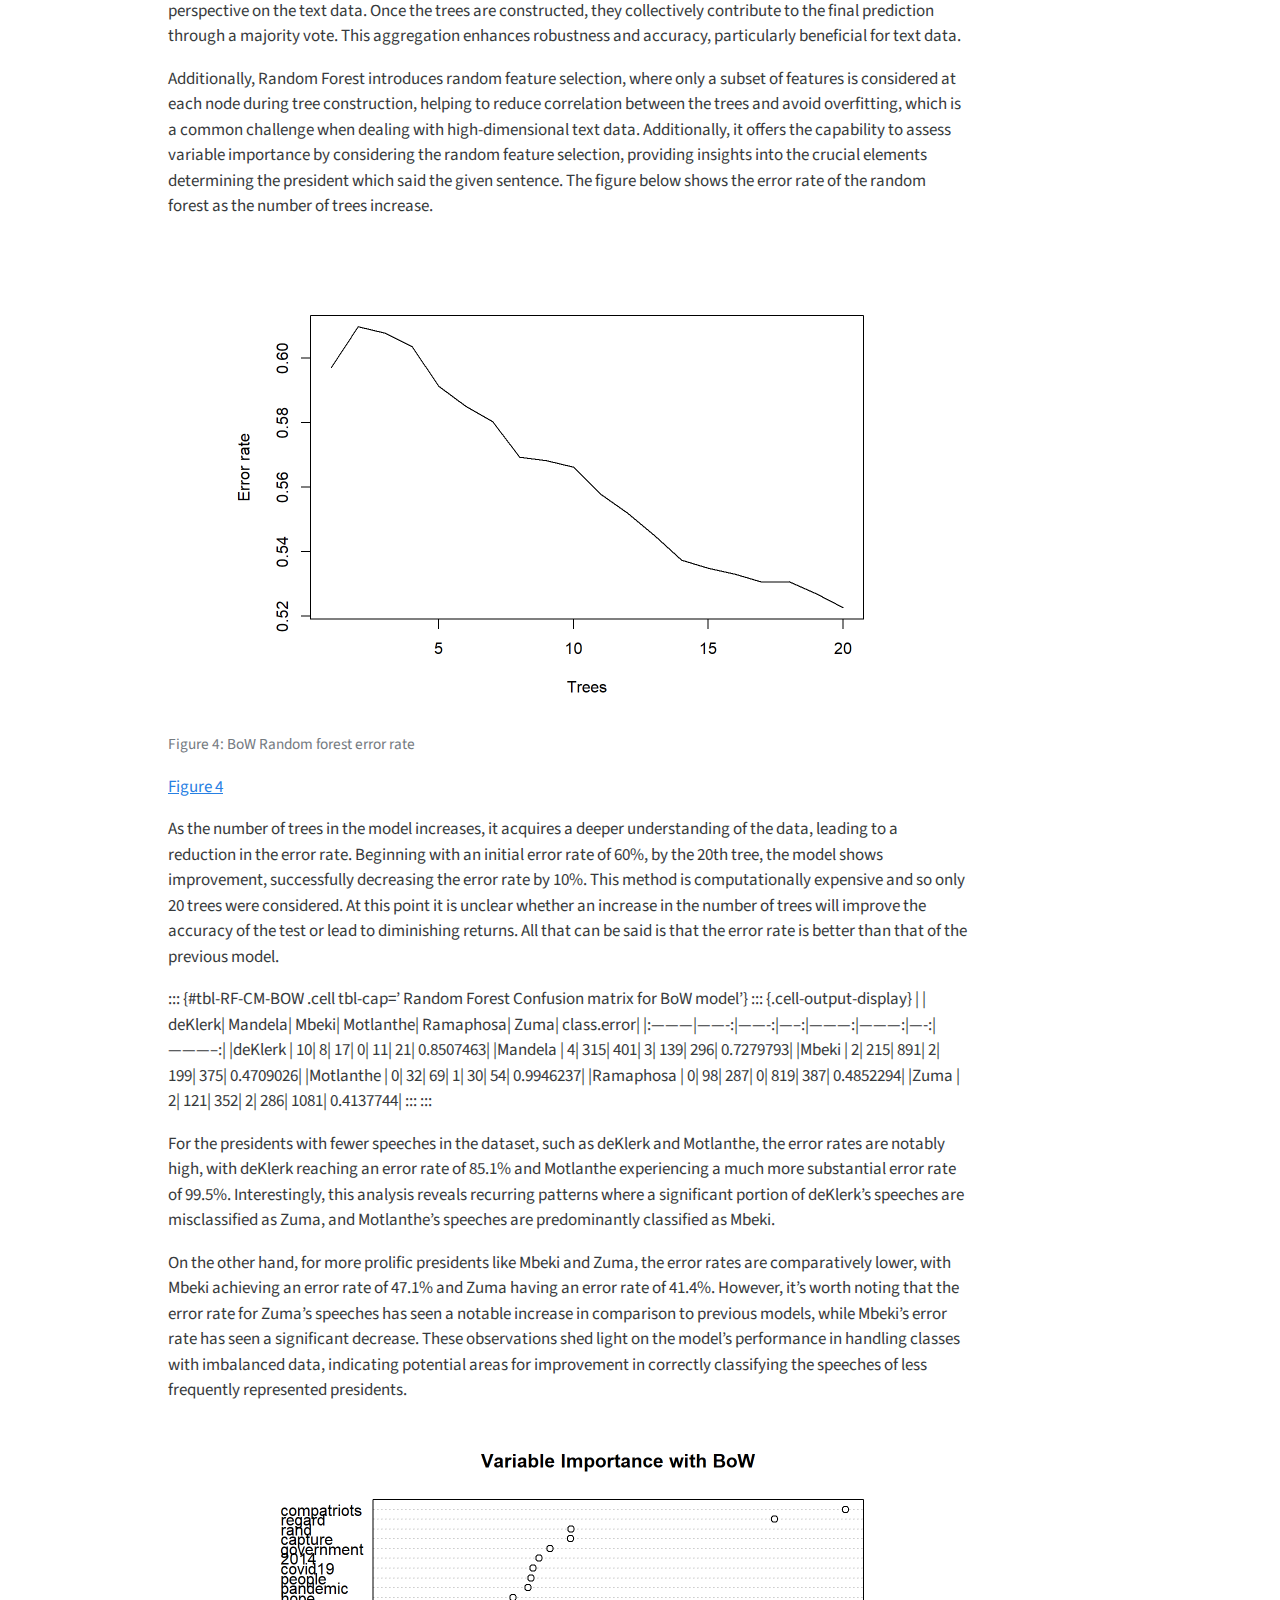
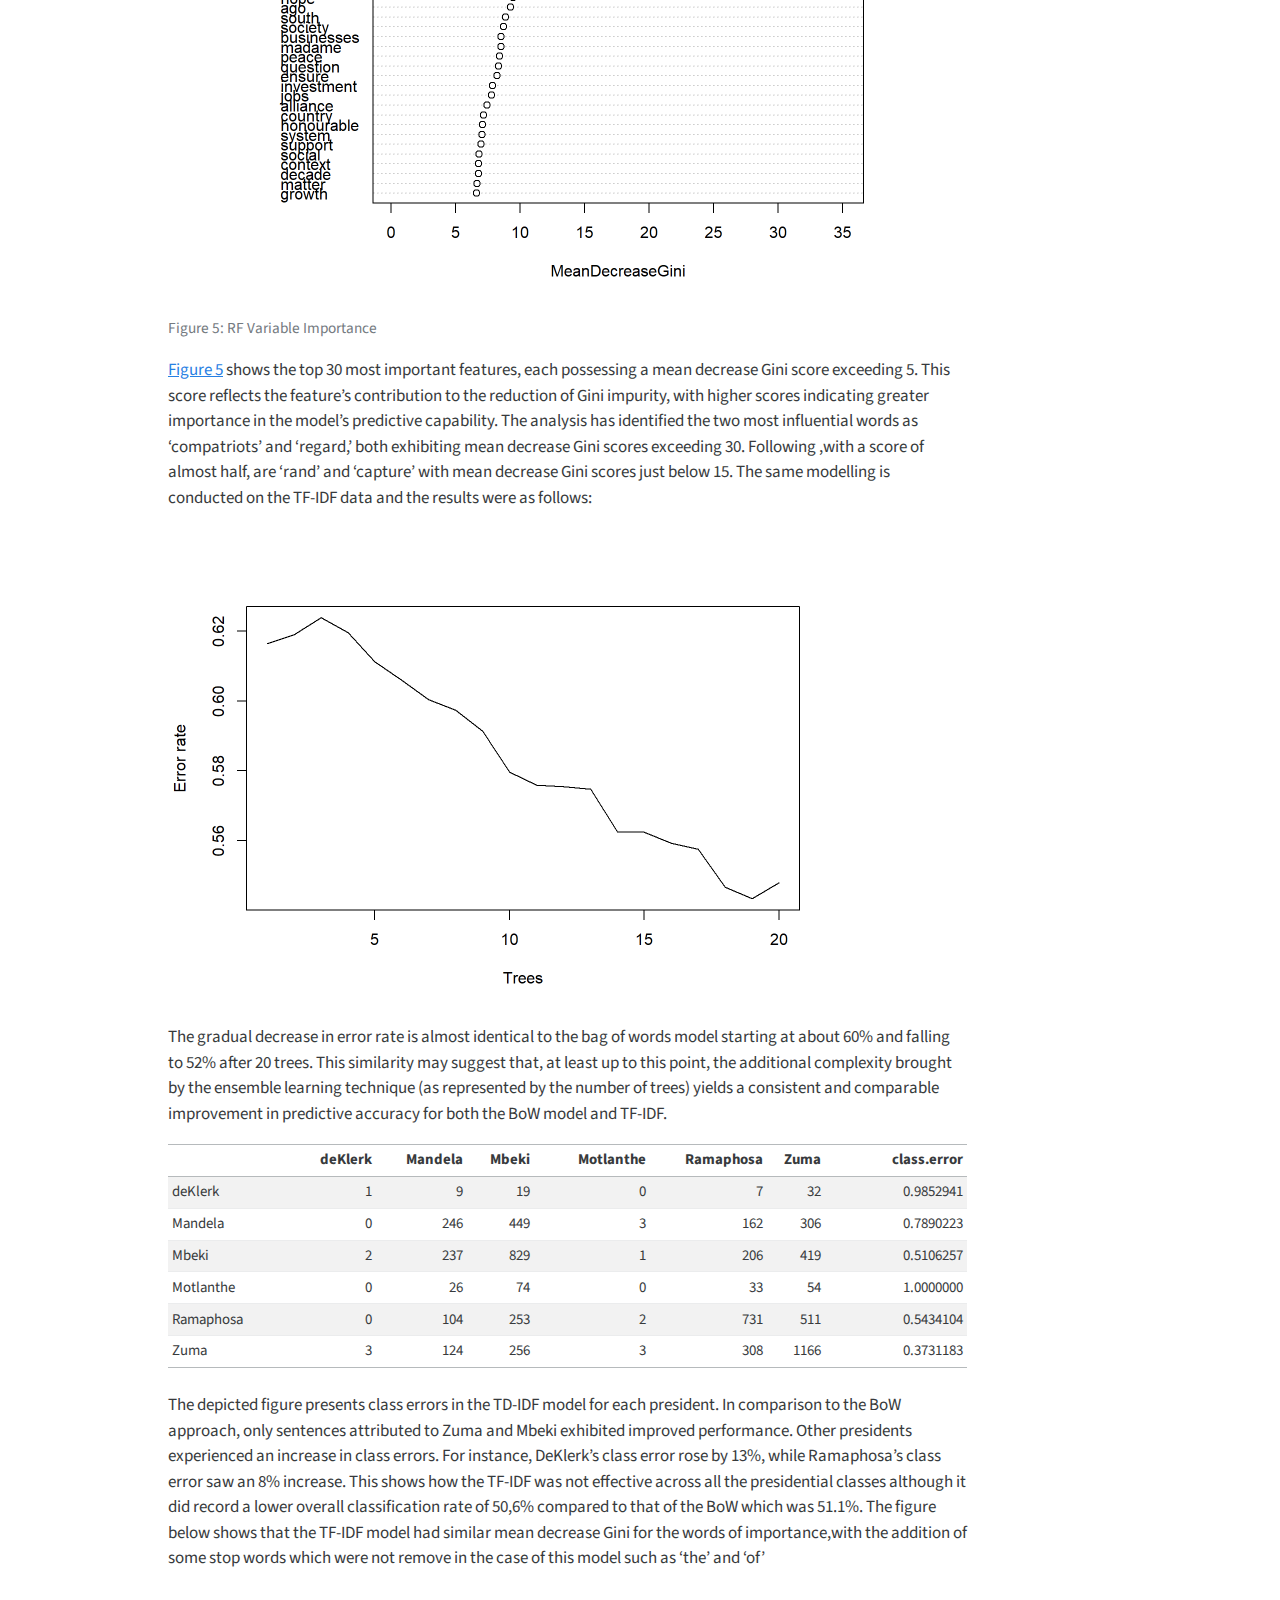
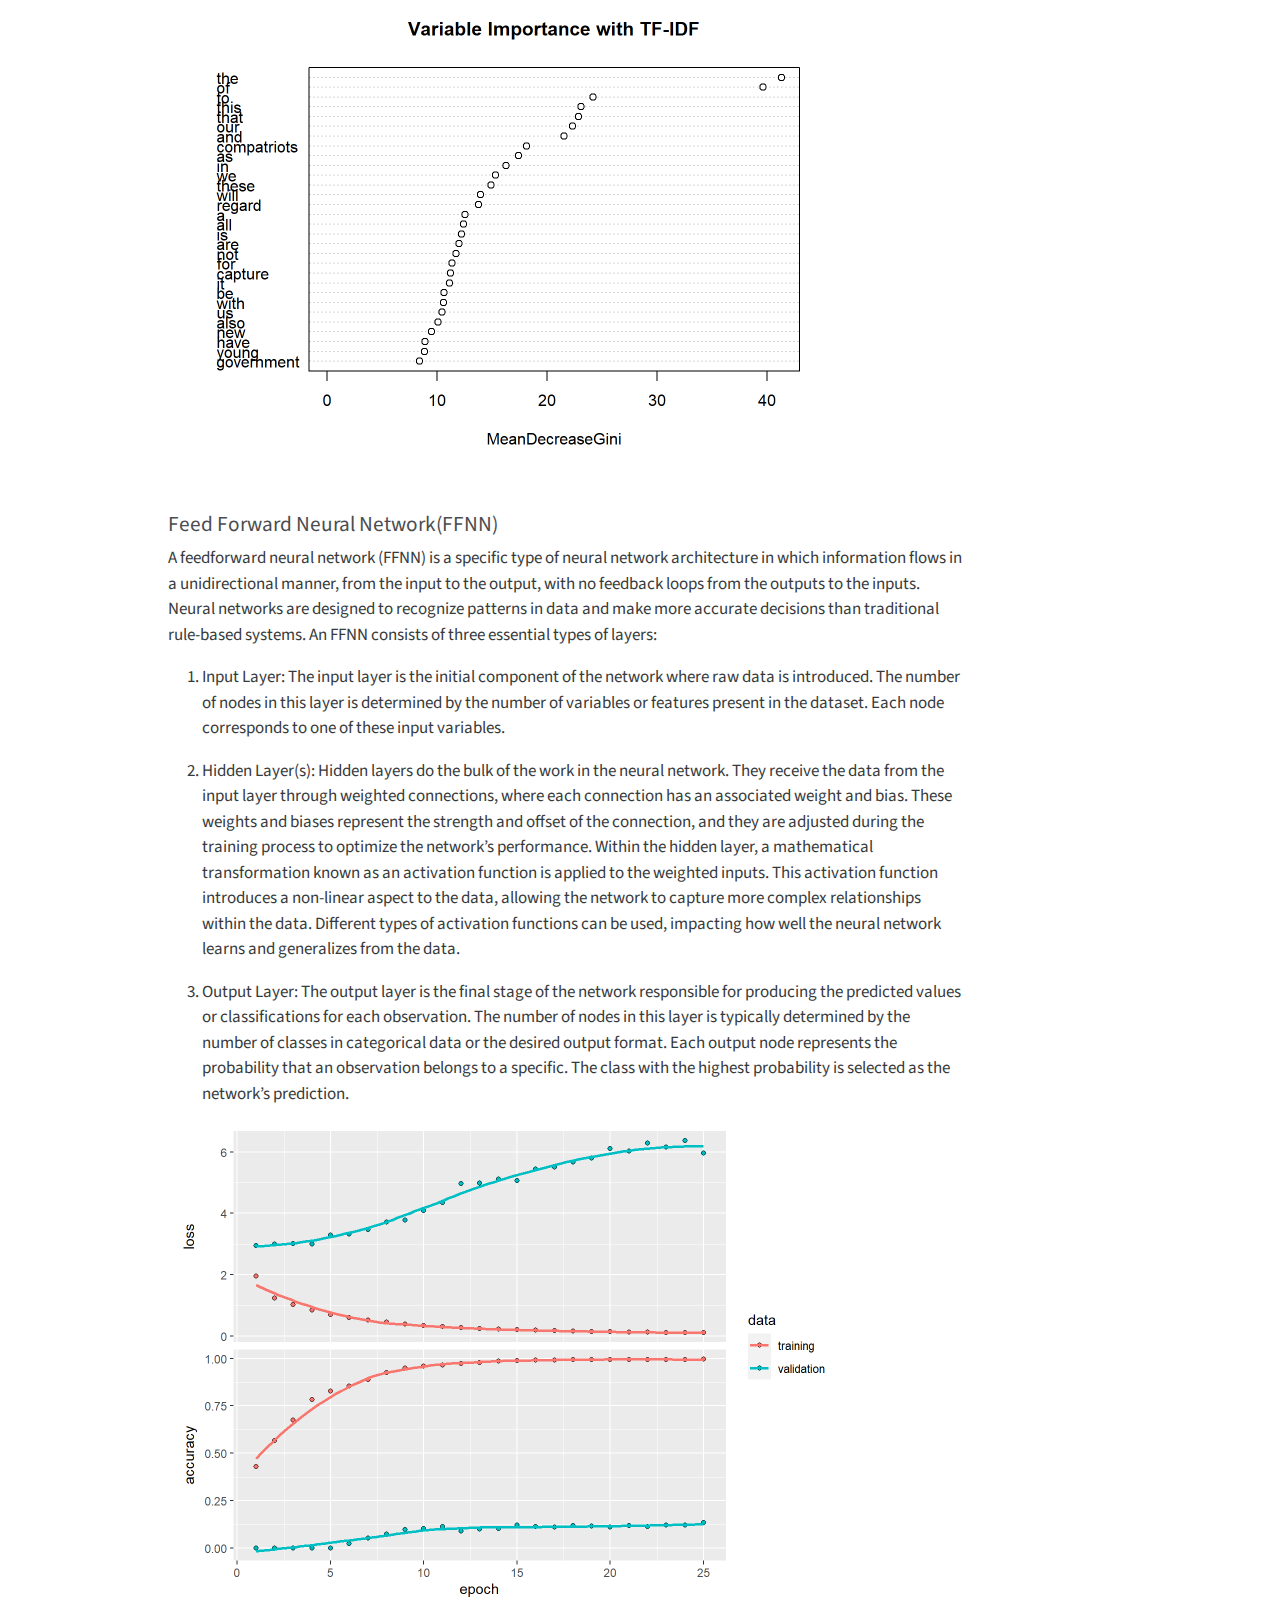
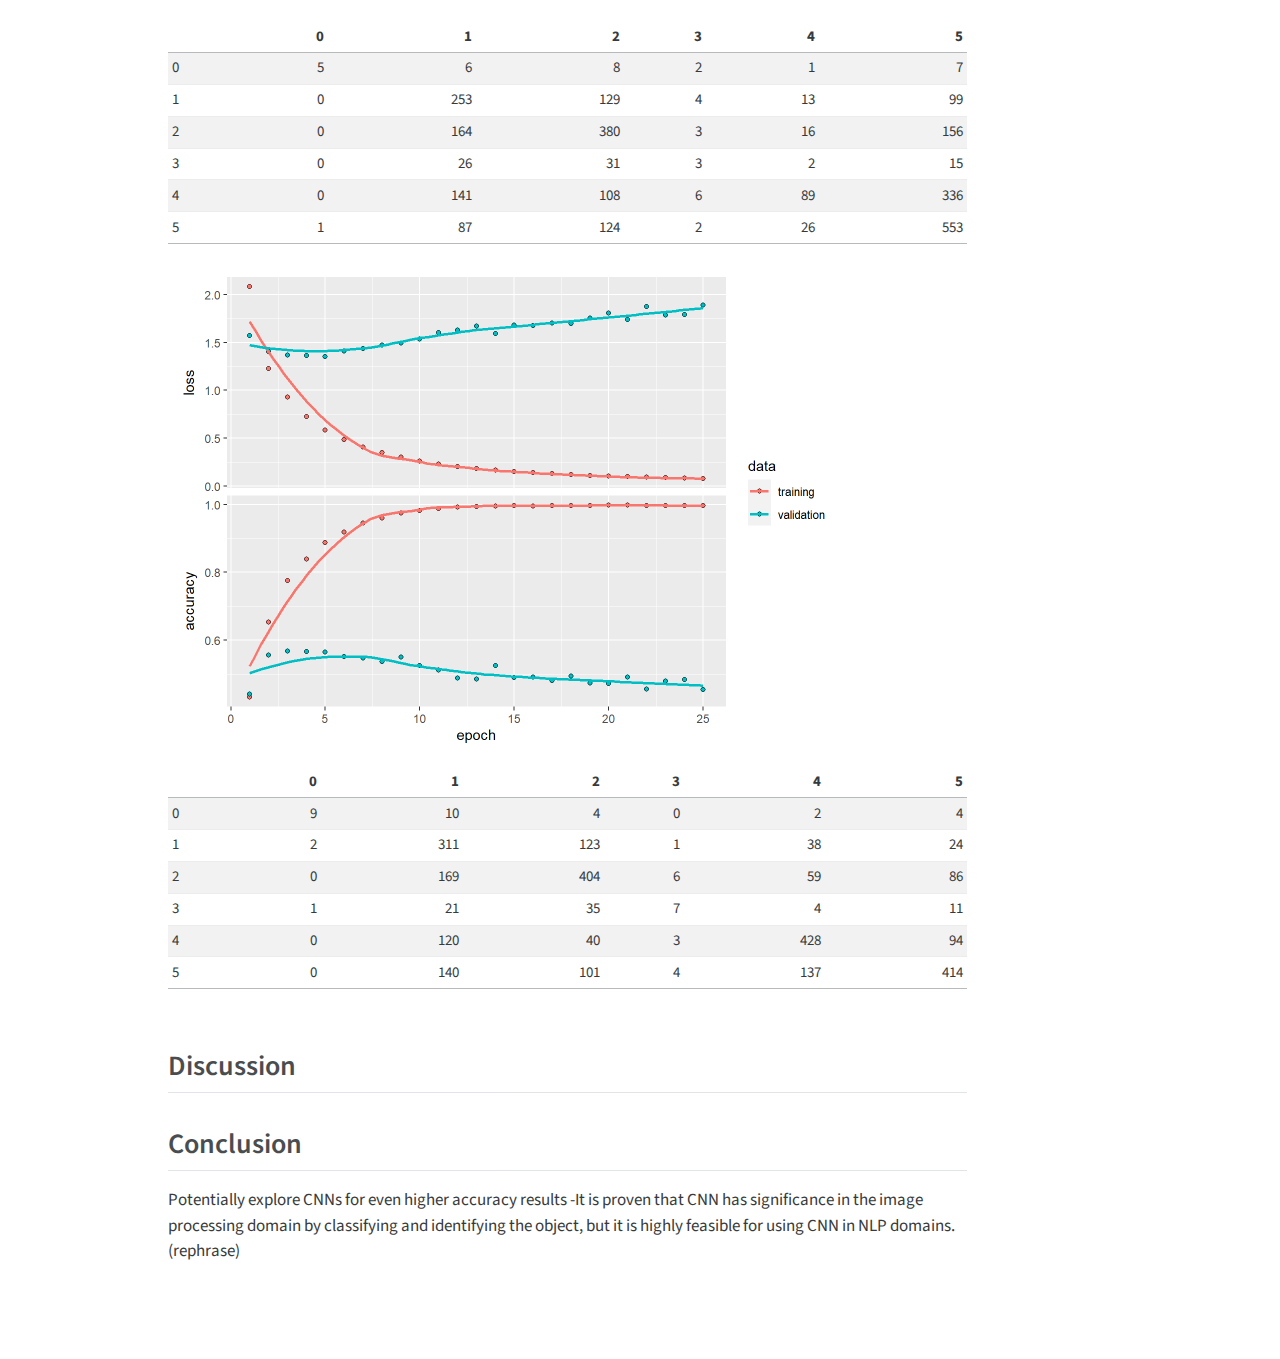
==== commit 803874fb: "add changes" ====
--- a/docs/index.html
+++ b/docs/index.html
@@ -1,8 +1,1078 @@
-<html xmlns="http://www.w3.org/1999/xhtml">    
-  <head>      
-    <title>Redirect to addition.html</title>      
-    <meta http-equiv="refresh" content="0;URL='addition.html'" />    
-  </head>    
-  <body> 
-  </body>  
-</html>     
+<!DOCTYPE html>
+<html xmlns="http://www.w3.org/1999/xhtml" lang="en" xml:lang="en"><head>
+
+<meta charset="utf-8">
+<meta name="generator" content="quarto-1.3.433">
+
+<meta name="viewport" content="width=device-width, initial-scale=1.0, user-scalable=yes">
+
+
+<title>A Quarto Website - STA5073Z Assignment 1</title>
+<style>
+code{white-space: pre-wrap;}
+span.smallcaps{font-variant: small-caps;}
+div.columns{display: flex; gap: min(4vw, 1.5em);}
+div.column{flex: auto; overflow-x: auto;}
+div.hanging-indent{margin-left: 1.5em; text-indent: -1.5em;}
+ul.task-list{list-style: none;}
+ul.task-list li input[type="checkbox"] {
+  width: 0.8em;
+  margin: 0 0.8em 0.2em -1em; /* quarto-specific, see https://github.com/quarto-dev/quarto-cli/issues/4556 */ 
+  vertical-align: middle;
+}
+</style>
+
+
+<script src="site_libs/quarto-nav/quarto-nav.js"></script>
+<script src="site_libs/quarto-nav/headroom.min.js"></script>
+<script src="site_libs/clipboard/clipboard.min.js"></script>
+<script src="site_libs/quarto-search/autocomplete.umd.js"></script>
+<script src="site_libs/quarto-search/fuse.min.js"></script>
+<script src="site_libs/quarto-search/quarto-search.js"></script>
+<meta name="quarto:offset" content="./">
+<script src="site_libs/quarto-html/quarto.js"></script>
+<script src="site_libs/quarto-html/popper.min.js"></script>
+<script src="site_libs/quarto-html/tippy.umd.min.js"></script>
+<script src="site_libs/quarto-html/anchor.min.js"></script>
+<link href="site_libs/quarto-html/tippy.css" rel="stylesheet">
+<link href="site_libs/quarto-html/quarto-syntax-highlighting.css" rel="stylesheet" id="quarto-text-highlighting-styles">
+<script src="site_libs/bootstrap/bootstrap.min.js"></script>
+<link href="site_libs/bootstrap/bootstrap-icons.css" rel="stylesheet">
+<link href="site_libs/bootstrap/bootstrap.min.css" rel="stylesheet" id="quarto-bootstrap" data-mode="light">
+<script id="quarto-search-options" type="application/json">{
+  "location": "navbar",
+  "copy-button": false,
+  "collapse-after": 3,
+  "panel-placement": "end",
+  "type": "overlay",
+  "limit": 20,
+  "language": {
+    "search-no-results-text": "No results",
+    "search-matching-documents-text": "matching documents",
+    "search-copy-link-title": "Copy link to search",
+    "search-hide-matches-text": "Hide additional matches",
+    "search-more-match-text": "more match in this document",
+    "search-more-matches-text": "more matches in this document",
+    "search-clear-button-title": "Clear",
+    "search-detached-cancel-button-title": "Cancel",
+    "search-submit-button-title": "Submit",
+    "search-label": "Search"
+  }
+}</script>
+
+
+<link rel="stylesheet" href="styles.css">
+</head>
+
+<body class="nav-fixed">
+
+<div id="quarto-search-results"></div>
+  <header id="quarto-header" class="headroom fixed-top">
+    <nav class="navbar navbar-expand-lg navbar-dark ">
+      <div class="navbar-container container-fluid">
+      <div class="navbar-brand-container">
+    <a class="navbar-brand" href="./index.html">
+    <span class="navbar-title">A Quarto Website</span>
+    </a>
+  </div>
+            <div id="quarto-search" class="" title="Search"></div>
+          <button class="navbar-toggler" type="button" data-bs-toggle="collapse" data-bs-target="#navbarCollapse" aria-controls="navbarCollapse" aria-expanded="false" aria-label="Toggle navigation" onclick="if (window.quartoToggleHeadroom) { window.quartoToggleHeadroom(); }">
+  <span class="navbar-toggler-icon"></span>
+</button>
+          <div class="collapse navbar-collapse" id="navbarCollapse">
+            <ul class="navbar-nav navbar-nav-scroll me-auto">
+  <li class="nav-item compact">
+    <a class="nav-link" href="./index.qmd" rel="" target="">
+ <span class="menu-text"></span></a>
+  </li>  
+  <li class="nav-item">
+    <a class="nav-link" href="./Assignment1.html" rel="" target="">
+ <span class="menu-text">STA5073Z Assignment 1</span></a>
+  </li>  
+  <li class="nav-item">
+    <a class="nav-link" href="./references.html" rel="" target="">
+ <span class="menu-text">References</span></a>
+  </li>  
+</ul>
+            <div class="quarto-navbar-tools ms-auto">
+</div>
+          </div> <!-- /navcollapse -->
+      </div> <!-- /container-fluid -->
+    </nav>
+</header>
+<!-- content -->
+<div id="quarto-content" class="quarto-container page-columns page-rows-contents page-layout-article page-navbar">
+<!-- sidebar -->
+<!-- margin-sidebar -->
+    <div id="quarto-margin-sidebar" class="sidebar margin-sidebar">
+        <nav id="TOC" role="doc-toc" class="toc-active">
+    <h2 id="toc-title">On this page</h2>
+   
+  <ul>
+  <li><a href="#abstract" id="toc-abstract" class="nav-link active" data-scroll-target="#abstract">Abstract</a></li>
+  <li><a href="#introduction" id="toc-introduction" class="nav-link" data-scroll-target="#introduction">Introduction</a></li>
+  <li><a href="#exploratory-data-analysis" id="toc-exploratory-data-analysis" class="nav-link" data-scroll-target="#exploratory-data-analysis">Exploratory Data analysis</a></li>
+  <li><a href="#methods" id="toc-methods" class="nav-link" data-scroll-target="#methods">Methods</a>
+  <ul class="collapse">
+  <li><a href="#input-methods" id="toc-input-methods" class="nav-link" data-scroll-target="#input-methods">Input Methods</a></li>
+  <li><a href="#predictive-models-results" id="toc-predictive-models-results" class="nav-link" data-scroll-target="#predictive-models-results">Predictive Models &amp; Results</a></li>
+  </ul></li>
+  <li><a href="#discussion" id="toc-discussion" class="nav-link" data-scroll-target="#discussion">Discussion</a></li>
+  <li><a href="#conclusion" id="toc-conclusion" class="nav-link" data-scroll-target="#conclusion">Conclusion</a></li>
+  </ul>
+</nav>
+    </div>
+<!-- main -->
+<main class="content" id="quarto-document-content">
+
+<header id="title-block-header" class="quarto-title-block default">
+<div class="quarto-title">
+<h1 class="title">STA5073Z Assignment 1</h1>
+</div>
+
+
+
+<div class="quarto-title-meta">
+
+    
+  
+    
+  </div>
+  
+
+</header>
+
+<section id="abstract" class="level2">
+<h2 class="anchored" data-anchor-id="abstract">Abstract</h2>
+<p>This study focuses on the aspect of machine learning and natural language processing to identify and rank various models for predictive purposes, specifically in the context of classifying sentences to South African presidents based on speeches from 1994 to 2022. The study explores the effectiveness of classification trees, feedforward neural networks (FFNN), and random forests while employing two different input structuring techniques: Bag of Words (BoW) and Term Frequency-Inverse Document Frequency (TF-IDF). The study draws from previous research, showcasing the versatility of BoW and TF-IDF in various applications and machine learning context in preparing text data for analytics. It also draws attention to the importance in choice between these techniques depends on the specific machine learning algorithms and kind of data being assessed. The findings reveal that FFNN performed slightly better than the other models but was still unable to effectively classify speeches to their respective presidents as the data was not equally representative of all the presidents.</p>
+</section>
+<section id="introduction" class="level2">
+<h2 class="anchored" data-anchor-id="introduction">Introduction</h2>
+<p>The aim of this paper is to identify different machine learning models that can be used for predictive purposes, and rank them according to their ability to do so. With presidential speech from 1994 to 2022 from South African presidents, this paper will review the capacity in which classification trees , feed forward neural networks and random forests are able to accurately classify sentences to their presidents. The input structuring process will also vary between bag of words and TF-IDF so as to ascertain which one is more suitable for the data at hand with a selected machine learning model.</p>
+</section>
+<section id="exploratory-data-analysis" class="level2">
+<h2 class="anchored" data-anchor-id="exploratory-data-analysis">Exploratory Data analysis</h2>
+<p>The dataset is made up of speeches across a span of 28 years by the last 6 presidents of South Africa.</p>
+<div class="cell">
+<div class="cell-output-display">
+<div id="fig-Words" class="quarto-figure quarto-figure-center anchored">
+<figure class="figure">
+<p><img src="Index_files/figure-html/fig-Words-1.png" class="img-fluid figure-img" width="672"></p>
+<figcaption class="figure-caption">Figure&nbsp;1: Top 20 words</figcaption>
+</figure>
+</div>
+</div>
+</div>
+<p><a href="#fig-Words">Figure&nbsp;1</a> analysis offers a view into the evolution of linguistic patterns of the different presidents, excluding common stop words commonly found in sentences. A notable shift in the tone of State of the Nation addresses becomes evident when examined over the terms of the presidents.</p>
+<p>During De Klerk’s tenure, a government-centric tone is evident, characterized by a notable emphasis on references to the constitution, political parties, and elections. Subsequent presidents, however, steered their rhetoric towards the betterment of the nation. Mandela and Mbeki, in particular, championed themes of social welfare and upliftment. Being the first two presidents post-apartheid presidents their main goals were to rebuild the country and break down the racial barriers. Motlanthe, Zuma, and Ramaphosa, on the other hand, honed their focus on fostering the country’s economic development. This shift in presidential language reflects the dynamic trajectory of South Africa’s national priorities and the evolving role of its leadership in addressing the needs of the nation.</p>
+<div class="cell">
+<div class="cell-output-display">
+<div id="fig-sentences" class="quarto-figure quarto-figure-center anchored">
+<figure class="figure">
+<p><img src="Index_files/figure-html/fig-sentences-1.png" class="img-fluid figure-img" width="672"></p>
+<figcaption class="figure-caption">Figure&nbsp;2: Average Sentence Length</figcaption>
+</figure>
+</div>
+</div>
+</div>
+<p><a href="#fig-sentences">Figure&nbsp;2</a> shows long long each presidents speeches run on average.</p>
+</section>
+<section id="methods" class="level2">
+<h2 class="anchored" data-anchor-id="methods">Methods</h2>
+<section id="input-methods" class="level3">
+<h3 class="anchored" data-anchor-id="input-methods">Input Methods</h3>
+<section id="bag-of-words" class="level4">
+<h4 class="anchored" data-anchor-id="bag-of-words">Bag-of words</h4>
+<p>In the realm of natural language processing, Bag-of-Words (BoW) stands as a valuable text modeling tool. Its primary function is to facilitate the extraction of essential keywords from text while filtering out less critical information. The BoW process begins by establishing a vocabulary based on the words present in the text data. It then represents various speeches by quantifying the frequency of these keywords within each speech. The resulting dataset is an array of speeches against keywords, each entry reflecting the frequency of a specific keyword in a given speech. This foundational approach serves as the basis for machine learning models employed to classify speeches to the president that gave them. The machine learning models tradionally work with numerical data rather than textual data. Text data is unstructured and ML models can only operate with structured data that is well defined so by BoW technique the techniques can be integrated with more ease.</p>
+<p>Notably, BoW has found applications in diverse contexts, such as a study in India where it was integrated with Convolutional Neural Networks to classify cases based on keyword analysis from case files. Remarkably, this study achieved an average accuracy rate of 85% (Pillai &amp; Chandran, 2020). The following is a snippet of the BoW done on the SONA speeches. It does how the key words across all speeches become the columns of the array and the tally of each word in the two speeches is in their intersection.</p>
+<div class="cell">
+<div class="cell-output-display">
+<table class="table table-sm table-striped small">
+<colgroup>
+<col style="width: 10%">
+<col style="width: 16%">
+<col style="width: 13%">
+<col style="width: 11%">
+<col style="width: 7%">
+<col style="width: 8%">
+<col style="width: 13%">
+<col style="width: 17%">
+</colgroup>
+<thead>
+<tr class="header">
+<th style="text-align: right;">Sent_ID</th>
+<th style="text-align: left;">president_13</th>
+<th style="text-align: right;">commanders</th>
+<th style="text-align: right;">comrades</th>
+<th style="text-align: right;">corps</th>
+<th style="text-align: right;">deputy</th>
+<th style="text-align: right;">diplomatic</th>
+<th style="text-align: right;">distinguished</th>
+</tr>
+</thead>
+<tbody>
+<tr class="odd">
+<td style="text-align: right;">1</td>
+<td style="text-align: left;">Mandela</td>
+<td style="text-align: right;">1</td>
+<td style="text-align: right;">1</td>
+<td style="text-align: right;">1</td>
+<td style="text-align: right;">3</td>
+<td style="text-align: right;">1</td>
+<td style="text-align: right;">1</td>
+</tr>
+<tr class="even">
+<td style="text-align: right;">2</td>
+<td style="text-align: left;">Mandela</td>
+<td style="text-align: right;">0</td>
+<td style="text-align: right;">0</td>
+<td style="text-align: right;">0</td>
+<td style="text-align: right;">0</td>
+<td style="text-align: right;">0</td>
+<td style="text-align: right;">0</td>
+</tr>
+<tr class="odd">
+<td style="text-align: right;">3</td>
+<td style="text-align: left;">Mandela</td>
+<td style="text-align: right;">0</td>
+<td style="text-align: right;">0</td>
+<td style="text-align: right;">0</td>
+<td style="text-align: right;">0</td>
+<td style="text-align: right;">0</td>
+<td style="text-align: right;">0</td>
+</tr>
+<tr class="even">
+<td style="text-align: right;">4</td>
+<td style="text-align: left;">Mandela</td>
+<td style="text-align: right;">0</td>
+<td style="text-align: right;">0</td>
+<td style="text-align: right;">0</td>
+<td style="text-align: right;">0</td>
+<td style="text-align: right;">0</td>
+<td style="text-align: right;">0</td>
+</tr>
+<tr class="odd">
+<td style="text-align: right;">5</td>
+<td style="text-align: left;">Mandela</td>
+<td style="text-align: right;">0</td>
+<td style="text-align: right;">0</td>
+<td style="text-align: right;">0</td>
+<td style="text-align: right;">0</td>
+<td style="text-align: right;">0</td>
+<td style="text-align: right;">0</td>
+</tr>
+</tbody>
+</table>
+</div>
+</div>
+<p><strong>?@tbl-bag-of-words</strong></p>
+</section>
+<section id="tf-idf" class="level4">
+<h4 class="anchored" data-anchor-id="tf-idf">Tf-Idf</h4>
+<p>Term Frequency- Inverse Document Frequency (TF_IDF) is another input method used for text modelling.&nbsp; It is similar to&nbsp; BoW in that it considers the number of times a word is used in a line of text however, it also factors in how important that word is relative to the other words in the document. The TF measures how frequently a term appears in a document by diving the total number of times the term appears in the document by the total number of terms within that document. This emphasizes the terms that occur more frequently than others. The IDF&nbsp; measures uniqueness/rarity of a term across a collection of documents. It is calculated by taking the logarithm of the total number of documents in the collection divided by the number of documents containing the term. The logarithm is used to scale down the impact of common words. The two part of the statistical measure are calculated as follows:</p>
+<ul>
+<li><p>Term Frequency:&nbsp; (Number of times the term appears in the document) / (Total number of terms in the document)</p></li>
+<li><p>Inverse Document Frequency= In(Total number of documents / Number of documents containing the term)</p></li>
+</ul>
+<p>There have been studies conducted using both BoW and TF-IDF which found that TF-IDF generally out performed BoW when combined with ML models,&nbsp; however this will not always be the cases because there are countless ML algorithms that exist and each one has a particular method that will allow for the best fit with a given dataset. For example, a study conducted to identify hate speech in tweets found that TF_IDF performed best with Decision trees while BoW performed best with logistic regression, each method&nbsp;obtaining relatively high accuracies. (Akuma et al., 2022)</p>
+<div class="cell">
+<div class="cell-output-display">
+<div id="tbl-TF-IDF" class="anchored">
+<table class="table table-sm table-striped small">
+<caption>Table&nbsp;1: Snippet of TF-IDF</caption>
+<colgroup>
+<col style="width: 11%">
+<col style="width: 18%">
+<col style="width: 13%">
+<col style="width: 13%">
+<col style="width: 13%">
+<col style="width: 13%">
+<col style="width: 15%">
+</colgroup>
+<thead>
+<tr class="header">
+<th style="text-align: right;">Sent_ID</th>
+<th style="text-align: left;">president_13</th>
+<th style="text-align: right;">the</th>
+<th style="text-align: right;">to</th>
+<th style="text-align: right;">of</th>
+<th style="text-align: right;">and</th>
+<th style="text-align: right;">national</th>
+</tr>
+</thead>
+<tbody>
+<tr class="odd">
+<td style="text-align: right;">3921</td>
+<td style="text-align: left;">Mbeki</td>
+<td style="text-align: right;">-98.22858</td>
+<td style="text-align: right;">-41.35940</td>
+<td style="text-align: right;">-62.03910</td>
+<td style="text-align: right;">-46.52933</td>
+<td style="text-align: right;">0.000000</td>
+</tr>
+<tr class="even">
+<td style="text-align: right;">4688</td>
+<td style="text-align: left;">Motlanthe</td>
+<td style="text-align: right;">-98.22858</td>
+<td style="text-align: right;">-20.67970</td>
+<td style="text-align: right;">-49.11429</td>
+<td style="text-align: right;">-41.35940</td>
+<td style="text-align: right;">-10.339850</td>
+</tr>
+<tr class="odd">
+<td style="text-align: right;">2887</td>
+<td style="text-align: left;">Mbeki</td>
+<td style="text-align: right;">-82.71880</td>
+<td style="text-align: right;">-36.18948</td>
+<td style="text-align: right;">-69.79399</td>
+<td style="text-align: right;">-56.86917</td>
+<td style="text-align: right;">-2.584963</td>
+</tr>
+<tr class="even">
+<td style="text-align: right;">3790</td>
+<td style="text-align: left;">Mbeki</td>
+<td style="text-align: right;">-56.86917</td>
+<td style="text-align: right;">-74.96391</td>
+<td style="text-align: right;">-38.77444</td>
+<td style="text-align: right;">-23.26466</td>
+<td style="text-align: right;">0.000000</td>
+</tr>
+<tr class="odd">
+<td style="text-align: right;">5200</td>
+<td style="text-align: left;">Zuma</td>
+<td style="text-align: right;">-41.35940</td>
+<td style="text-align: right;">0.00000</td>
+<td style="text-align: right;">-64.62406</td>
+<td style="text-align: right;">-20.67970</td>
+<td style="text-align: right;">-10.339850</td>
+</tr>
+</tbody>
+</table>
+</div>
+</div>
+</div>
+<p><a href="#tbl-TF-IDF">Table&nbsp;1</a></p>
+</section>
+</section>
+<section id="predictive-models-results" class="level3">
+<h3 class="anchored" data-anchor-id="predictive-models-results">Predictive Models &amp; Results</h3>
+<section id="classification-trees" class="level4">
+<h4 class="anchored" data-anchor-id="classification-trees">Classification Trees</h4>
+<div class="cell">
+<div class="cell-output-display">
+<div id="fig-CT_BOW" class="quarto-figure quarto-figure-center anchored">
+<figure class="figure">
+<p><img src="Index_files/figure-html/fig-CT_BOW-1.png" class="img-fluid figure-img" width="672"></p>
+<figcaption class="figure-caption">Figure&nbsp;3: Classification Tree for Bag-of-Words model</figcaption>
+</figure>
+</div>
+</div>
+</div>
+<p><a href="#fig-CT_BOW">Figure&nbsp;3</a> shows a classification tree when text is modelled by BoW. The tree does not have a lot of branches which is indicative of poor classification. The only two presidents can be classified are Mbeki and Zuma , which means every sentence put into the model will return either one of those presidents which is not true. The following table shows the classification using the test dataset:</p>
+<div class="cell">
+<div class="cell-output-display">
+<div id="tbl-CT-CM" class="anchored">
+<table class="table table-sm table-striped small">
+<caption>Table&nbsp;2: Confusion matrix for Bag-of-words model</caption>
+<thead>
+<tr class="header">
+<th style="text-align: left;"></th>
+<th style="text-align: right;">deKlerk</th>
+<th style="text-align: right;">Mandela</th>
+<th style="text-align: right;">Mbeki</th>
+<th style="text-align: right;">Motlanthe</th>
+<th style="text-align: right;">Ramaphosa</th>
+<th style="text-align: right;">Zuma</th>
+</tr>
+</thead>
+<tbody>
+<tr class="odd">
+<td style="text-align: left;">deKlerk</td>
+<td style="text-align: right;">0</td>
+<td style="text-align: right;">0</td>
+<td style="text-align: right;">1</td>
+<td style="text-align: right;">0</td>
+<td style="text-align: right;">0</td>
+<td style="text-align: right;">28</td>
+</tr>
+<tr class="even">
+<td style="text-align: left;">Mandela</td>
+<td style="text-align: right;">0</td>
+<td style="text-align: right;">0</td>
+<td style="text-align: right;">16</td>
+<td style="text-align: right;">0</td>
+<td style="text-align: right;">0</td>
+<td style="text-align: right;">482</td>
+</tr>
+<tr class="odd">
+<td style="text-align: left;">Mbeki</td>
+<td style="text-align: right;">0</td>
+<td style="text-align: right;">0</td>
+<td style="text-align: right;">55</td>
+<td style="text-align: right;">0</td>
+<td style="text-align: right;">0</td>
+<td style="text-align: right;">664</td>
+</tr>
+<tr class="even">
+<td style="text-align: left;">Motlanthe</td>
+<td style="text-align: right;">0</td>
+<td style="text-align: right;">0</td>
+<td style="text-align: right;">9</td>
+<td style="text-align: right;">0</td>
+<td style="text-align: right;">0</td>
+<td style="text-align: right;">68</td>
+</tr>
+<tr class="odd">
+<td style="text-align: left;">Ramaphosa</td>
+<td style="text-align: right;">0</td>
+<td style="text-align: right;">0</td>
+<td style="text-align: right;">0</td>
+<td style="text-align: right;">0</td>
+<td style="text-align: right;">0</td>
+<td style="text-align: right;">680</td>
+</tr>
+<tr class="even">
+<td style="text-align: left;">Zuma</td>
+<td style="text-align: right;">0</td>
+<td style="text-align: right;">0</td>
+<td style="text-align: right;">8</td>
+<td style="text-align: right;">0</td>
+<td style="text-align: right;">0</td>
+<td style="text-align: right;">785</td>
+</tr>
+</tbody>
+</table>
+</div>
+</div>
+</div>
+<p>The recorded classification rate of this model was 30% meaning the model The model is performing better than random guessing but still has significant room for improvement. The possible reasons for this low classification are unclear as it could be attributed to the model’s performance itself or underlying issues with the data. As previously mentioned in the data analysis, the number of speeches each president makes is different with some making one and others making more than 5, causing a high degree of class imbalance.</p>
+<div class="cell">
+<div class="cell-output-display">
+<p><img src="Index_files/figure-html/CT_TF-IDF-1.png" class="img-fluid" width="672"></p>
+</div>
+</div>
+<p><strong>?@fig-CT_TF-IDF</strong></p>
+<div class="cell">
+<div class="cell-output-display">
+<div id="tbl-CT-CM-TF" class="anchored">
+<table class="table table-sm table-striped small">
+<caption>Table&nbsp;3: Confusion matrix for TF-IDF model</caption>
+<thead>
+<tr class="header">
+<th style="text-align: left;"></th>
+<th style="text-align: right;">deKlerk</th>
+<th style="text-align: right;">Mandela</th>
+<th style="text-align: right;">Mbeki</th>
+<th style="text-align: right;">Motlanthe</th>
+<th style="text-align: right;">Ramaphosa</th>
+<th style="text-align: right;">Zuma</th>
+</tr>
+</thead>
+<tbody>
+<tr class="odd">
+<td style="text-align: left;">deKlerk</td>
+<td style="text-align: right;">0</td>
+<td style="text-align: right;">0</td>
+<td style="text-align: right;">10</td>
+<td style="text-align: right;">0</td>
+<td style="text-align: right;">0</td>
+<td style="text-align: right;">19</td>
+</tr>
+<tr class="even">
+<td style="text-align: left;">Mandela</td>
+<td style="text-align: right;">0</td>
+<td style="text-align: right;">0</td>
+<td style="text-align: right;">287</td>
+<td style="text-align: right;">0</td>
+<td style="text-align: right;">0</td>
+<td style="text-align: right;">212</td>
+</tr>
+<tr class="odd">
+<td style="text-align: left;">Mbeki</td>
+<td style="text-align: right;">0</td>
+<td style="text-align: right;">0</td>
+<td style="text-align: right;">444</td>
+<td style="text-align: right;">0</td>
+<td style="text-align: right;">0</td>
+<td style="text-align: right;">280</td>
+</tr>
+<tr class="even">
+<td style="text-align: left;">Motlanthe</td>
+<td style="text-align: right;">0</td>
+<td style="text-align: right;">0</td>
+<td style="text-align: right;">46</td>
+<td style="text-align: right;">0</td>
+<td style="text-align: right;">0</td>
+<td style="text-align: right;">33</td>
+</tr>
+<tr class="odd">
+<td style="text-align: left;">Ramaphosa</td>
+<td style="text-align: right;">0</td>
+<td style="text-align: right;">0</td>
+<td style="text-align: right;">260</td>
+<td style="text-align: right;">0</td>
+<td style="text-align: right;">0</td>
+<td style="text-align: right;">425</td>
+</tr>
+<tr class="even">
+<td style="text-align: left;">Zuma</td>
+<td style="text-align: right;">0</td>
+<td style="text-align: right;">0</td>
+<td style="text-align: right;">178</td>
+<td style="text-align: right;">0</td>
+<td style="text-align: right;">0</td>
+<td style="text-align: right;">618</td>
+</tr>
+</tbody>
+</table>
+</div>
+</div>
+</div>
+<p><a href="#tbl-CT-CM-TF">Table&nbsp;3</a></p>
+<p>The classification rate achieved using the TF-IDF tool stands at 37.8%, demonstrating a slight improvement compared to the performance of the bag of words method, which doesn’t take into account the associated word weights. The table above shows how the observations are still only distributed between Mbeki and Zuma but this time the classification of the observations is more equally distributed between the two. Nevertheless, this accuracy rate remains notably low, suggesting that a basic classification tree might not be the most effective predictive model for the speech text data under investigation. Consequently, the next model to be explored will build upon the foundation of these basic classification trees, aiming to enhance predictive performance and capture the underlying complexities of the text data.</p>
+</section>
+<section id="random-forest" class="level4">
+<h4 class="anchored" data-anchor-id="random-forest">Random Forest</h4>
+<p>Random Forest revolves around an ensemble of decision trees reinforced by bagging. Bagging, short for Bootstrap Aggregating, reduces variance and adds stability to these decision trees. It begins by creating multiple subsets of the training data, each of equal size to the original dataset, formed by random selection with potential repetition. These bootstrapped subsets are then used to independently build individual decision trees, each providing a unique perspective on the text data. Once the trees are constructed, they collectively contribute to the final prediction through a majority vote. This aggregation enhances robustness and accuracy, particularly beneficial for text data.</p>
+<p>Additionally, Random Forest introduces random feature selection, where only a subset of features is considered at each node during tree construction, helping to reduce correlation between the trees and avoid overfitting, which is a common challenge when dealing with high-dimensional text data. Additionally, it offers the capability to assess variable importance by considering the random feature selection, providing insights into the crucial elements determining the president which said the given sentence. The figure below shows the error rate of the random forest as the number of trees increase.</p>
+<div class="cell">
+<div class="cell-output-display">
+<div id="fig-RF_BOW" class="quarto-figure quarto-figure-center anchored">
+<figure class="figure">
+<p><img src="Index_files/figure-html/fig-RF_BOW-1.png" class="img-fluid figure-img" width="672"></p>
+<figcaption class="figure-caption">Figure&nbsp;4: BoW Random forest error rate</figcaption>
+</figure>
+</div>
+</div>
+</div>
+<p><a href="#fig-RF_BOW">Figure&nbsp;4</a></p>
+<p>As the number of trees in the model increases, it acquires a deeper understanding of the data, leading to a reduction in the error rate. Beginning with an initial error rate of 60%, by the 20th tree, the model shows improvement, successfully decreasing the error rate by 10%. This method is computationally expensive and so only 20 trees were considered. At this point it is unclear whether an increase in the number of trees will improve the accuracy of the test or lead to diminishing returns. All that can be said is that the error rate is better than that of the previous model.</p>
+<p>::: {#tbl-RF-CM-BOW .cell tbl-cap=’ Random Forest Confusion matrix for BoW model’} ::: {.cell-output-display} | | deKlerk| Mandela| Mbeki| Motlanthe| Ramaphosa| Zuma| class.error| |:———|——-:|——-:|—–:|———:|———:|—-:|———–:| |deKlerk | 10| 8| 17| 0| 11| 21| 0.8507463| |Mandela | 4| 315| 401| 3| 139| 296| 0.7279793| |Mbeki | 2| 215| 891| 2| 199| 375| 0.4709026| |Motlanthe | 0| 32| 69| 1| 30| 54| 0.9946237| |Ramaphosa | 0| 98| 287| 0| 819| 387| 0.4852294| |Zuma | 2| 121| 352| 2| 286| 1081| 0.4137744| ::: :::</p>
+<p>For the presidents with fewer speeches in the dataset, such as deKlerk and Motlanthe, the error rates are notably high, with deKlerk reaching an error rate of 85.1% and Motlanthe experiencing a much more substantial error rate of 99.5%. Interestingly, this analysis reveals recurring patterns where a significant portion of deKlerk’s speeches are misclassified as Zuma, and Motlanthe’s speeches are predominantly classified as Mbeki.</p>
+<p>On the other hand, for more prolific presidents like Mbeki and Zuma, the error rates are comparatively lower, with Mbeki achieving an error rate of 47.1% and Zuma having an error rate of 41.4%. However, it’s worth noting that the error rate for Zuma’s speeches has seen a notable increase in comparison to previous models, while Mbeki’s error rate has seen a significant decrease. These observations shed light on the model’s performance in handling classes with imbalanced data, indicating potential areas for improvement in correctly classifying the speeches of less frequently represented presidents.</p>
+<div class="cell">
+<div class="cell-output-display">
+<div id="fig-RF_VarImp" class="quarto-figure quarto-figure-center anchored">
+<figure class="figure">
+<p><img src="Index_files/figure-html/fig-RF_VarImp-1.png" class="img-fluid figure-img" width="672"></p>
+<figcaption class="figure-caption">Figure&nbsp;5: RF Variable Importance</figcaption>
+</figure>
+</div>
+</div>
+</div>
+<p><a href="#fig-RF_VarImp">Figure&nbsp;5</a> shows the top 30 most important features, each possessing a mean decrease Gini score exceeding 5. This score reflects the feature’s contribution to the reduction of Gini impurity, with higher scores indicating greater importance in the model’s predictive capability. The analysis has identified the two most influential words as ‘compatriots’ and ‘regard,’ both exhibiting mean decrease Gini scores exceeding 30. Following ,with a score of almost half, are ‘rand’ and ‘capture’ with mean decrease Gini scores just below 15. The same modelling is conducted on the TF-IDF data and the results were as follows:</p>
+<div class="cell">
+<div class="cell-output-display">
+<p><img src="Index_files/figure-html/unnamed-chunk-7-1.png" class="img-fluid" width="672"></p>
+</div>
+</div>
+<p>The gradual decrease in error rate is almost identical to the bag of words model starting at about 60% and falling to 52% after 20 trees. This similarity may suggest that, at least up to this point, the additional complexity brought by the ensemble learning technique (as represented by the number of trees) yields a consistent and comparable improvement in predictive accuracy for both the BoW model and TF-IDF.</p>
+<div class="cell">
+<div class="cell-output-display">
+<table class="table table-sm table-striped small">
+<colgroup>
+<col style="width: 14%">
+<col style="width: 11%">
+<col style="width: 11%">
+<col style="width: 8%">
+<col style="width: 14%">
+<col style="width: 14%">
+<col style="width: 7%">
+<col style="width: 17%">
+</colgroup>
+<thead>
+<tr class="header">
+<th style="text-align: left;"></th>
+<th style="text-align: right;">deKlerk</th>
+<th style="text-align: right;">Mandela</th>
+<th style="text-align: right;">Mbeki</th>
+<th style="text-align: right;">Motlanthe</th>
+<th style="text-align: right;">Ramaphosa</th>
+<th style="text-align: right;">Zuma</th>
+<th style="text-align: right;">class.error</th>
+</tr>
+</thead>
+<tbody>
+<tr class="odd">
+<td style="text-align: left;">deKlerk</td>
+<td style="text-align: right;">1</td>
+<td style="text-align: right;">9</td>
+<td style="text-align: right;">19</td>
+<td style="text-align: right;">0</td>
+<td style="text-align: right;">7</td>
+<td style="text-align: right;">32</td>
+<td style="text-align: right;">0.9852941</td>
+</tr>
+<tr class="even">
+<td style="text-align: left;">Mandela</td>
+<td style="text-align: right;">0</td>
+<td style="text-align: right;">246</td>
+<td style="text-align: right;">449</td>
+<td style="text-align: right;">3</td>
+<td style="text-align: right;">162</td>
+<td style="text-align: right;">306</td>
+<td style="text-align: right;">0.7890223</td>
+</tr>
+<tr class="odd">
+<td style="text-align: left;">Mbeki</td>
+<td style="text-align: right;">2</td>
+<td style="text-align: right;">237</td>
+<td style="text-align: right;">829</td>
+<td style="text-align: right;">1</td>
+<td style="text-align: right;">206</td>
+<td style="text-align: right;">419</td>
+<td style="text-align: right;">0.5106257</td>
+</tr>
+<tr class="even">
+<td style="text-align: left;">Motlanthe</td>
+<td style="text-align: right;">0</td>
+<td style="text-align: right;">26</td>
+<td style="text-align: right;">74</td>
+<td style="text-align: right;">0</td>
+<td style="text-align: right;">33</td>
+<td style="text-align: right;">54</td>
+<td style="text-align: right;">1.0000000</td>
+</tr>
+<tr class="odd">
+<td style="text-align: left;">Ramaphosa</td>
+<td style="text-align: right;">0</td>
+<td style="text-align: right;">104</td>
+<td style="text-align: right;">253</td>
+<td style="text-align: right;">2</td>
+<td style="text-align: right;">731</td>
+<td style="text-align: right;">511</td>
+<td style="text-align: right;">0.5434104</td>
+</tr>
+<tr class="even">
+<td style="text-align: left;">Zuma</td>
+<td style="text-align: right;">3</td>
+<td style="text-align: right;">124</td>
+<td style="text-align: right;">256</td>
+<td style="text-align: right;">3</td>
+<td style="text-align: right;">308</td>
+<td style="text-align: right;">1166</td>
+<td style="text-align: right;">0.3731183</td>
+</tr>
+</tbody>
+</table>
+</div>
+</div>
+<p>The depicted figure presents class errors in the TD-IDF model for each president. In comparison to the BoW approach, only sentences attributed to Zuma and Mbeki exhibited improved performance. Other presidents experienced an increase in class errors. For instance, DeKlerk’s class error rose by 13%, while Ramaphosa’s class error saw an 8% increase. This shows how the TF-IDF was not effective across all the presidential classes although it did record a lower overall classification rate of 50,6% compared to that of the BoW which was 51.1%. The figure below shows that the TF-IDF model had similar mean decrease Gini for the words of importance,with the addition of some stop words which were not remove in the case of this model such as ‘the’ and ‘of’</p>
+<div class="cell">
+<div class="cell-output-display">
+<p><img src="Index_files/figure-html/unnamed-chunk-9-1.png" class="img-fluid" width="672"></p>
+</div>
+</div>
+</section>
+<section id="feed-forward-neural-networkffnn" class="level4">
+<h4 class="anchored" data-anchor-id="feed-forward-neural-networkffnn">Feed Forward Neural Network(FFNN)</h4>
+<p>A feedforward neural network (FFNN) is a specific type of neural network architecture in which information flows in a unidirectional manner, from the input to the output, with no feedback loops from the outputs to the inputs. Neural networks are designed to recognize patterns in data and make more accurate decisions than traditional rule-based systems. An FFNN consists of three essential types of layers:</p>
+<ol type="1">
+<li><p>Input Layer: The input layer is the initial component of the network where raw data is introduced. The number of nodes in this layer is determined by the number of variables or features present in the dataset. Each node corresponds to one of these input variables.</p></li>
+<li><p>Hidden Layer(s): Hidden layers do the bulk of the work in the neural network. They receive the data from the input layer through weighted connections, where each connection has an associated weight and bias. These weights and biases represent the strength and offset of the connection, and they are adjusted during the training process to optimize the network’s performance. Within the hidden layer, a mathematical transformation known as an activation function is applied to the weighted inputs. This activation function introduces a non-linear aspect to the data, allowing the network to capture more complex relationships within the data. Different types of activation functions can be used, impacting how well the neural network learns and generalizes from the data.</p></li>
+<li><p>Output Layer: The output layer is the final stage of the network responsible for producing the predicted values or classifications for each observation. The number of nodes in this layer is typically determined by the number of classes in categorical data or the desired output format. Each output node represents the probability that an observation belongs to a specific. The class with the highest probability is selected as the network’s prediction.</p></li>
+</ol>
+<div class="cell">
+<div class="cell-output-display">
+<p><img src="Index_files/figure-html/NN_BOW-1.png" class="img-fluid" width="672"></p>
+</div>
+<div class="cell-output-display">
+<table class="table table-sm table-striped small">
+<thead>
+<tr class="header">
+<th style="text-align: left;"></th>
+<th style="text-align: right;">0</th>
+<th style="text-align: right;">1</th>
+<th style="text-align: right;">2</th>
+<th style="text-align: right;">3</th>
+<th style="text-align: right;">4</th>
+<th style="text-align: right;">5</th>
+</tr>
+</thead>
+<tbody>
+<tr class="odd">
+<td style="text-align: left;">0</td>
+<td style="text-align: right;">5</td>
+<td style="text-align: right;">6</td>
+<td style="text-align: right;">8</td>
+<td style="text-align: right;">2</td>
+<td style="text-align: right;">1</td>
+<td style="text-align: right;">7</td>
+</tr>
+<tr class="even">
+<td style="text-align: left;">1</td>
+<td style="text-align: right;">0</td>
+<td style="text-align: right;">253</td>
+<td style="text-align: right;">129</td>
+<td style="text-align: right;">4</td>
+<td style="text-align: right;">13</td>
+<td style="text-align: right;">99</td>
+</tr>
+<tr class="odd">
+<td style="text-align: left;">2</td>
+<td style="text-align: right;">0</td>
+<td style="text-align: right;">164</td>
+<td style="text-align: right;">380</td>
+<td style="text-align: right;">3</td>
+<td style="text-align: right;">16</td>
+<td style="text-align: right;">156</td>
+</tr>
+<tr class="even">
+<td style="text-align: left;">3</td>
+<td style="text-align: right;">0</td>
+<td style="text-align: right;">26</td>
+<td style="text-align: right;">31</td>
+<td style="text-align: right;">3</td>
+<td style="text-align: right;">2</td>
+<td style="text-align: right;">15</td>
+</tr>
+<tr class="odd">
+<td style="text-align: left;">4</td>
+<td style="text-align: right;">0</td>
+<td style="text-align: right;">141</td>
+<td style="text-align: right;">108</td>
+<td style="text-align: right;">6</td>
+<td style="text-align: right;">89</td>
+<td style="text-align: right;">336</td>
+</tr>
+<tr class="even">
+<td style="text-align: left;">5</td>
+<td style="text-align: right;">1</td>
+<td style="text-align: right;">87</td>
+<td style="text-align: right;">124</td>
+<td style="text-align: right;">2</td>
+<td style="text-align: right;">26</td>
+<td style="text-align: right;">553</td>
+</tr>
+</tbody>
+</table>
+</div>
+</div>
+<div class="cell">
+<div class="cell-output-display">
+<p><img src="Index_files/figure-html/NN_TF-IDF-1.png" class="img-fluid" width="672"></p>
+</div>
+<div class="cell-output-display">
+<table class="table table-sm table-striped small">
+<thead>
+<tr class="header">
+<th style="text-align: left;"></th>
+<th style="text-align: right;">0</th>
+<th style="text-align: right;">1</th>
+<th style="text-align: right;">2</th>
+<th style="text-align: right;">3</th>
+<th style="text-align: right;">4</th>
+<th style="text-align: right;">5</th>
+</tr>
+</thead>
+<tbody>
+<tr class="odd">
+<td style="text-align: left;">0</td>
+<td style="text-align: right;">9</td>
+<td style="text-align: right;">10</td>
+<td style="text-align: right;">4</td>
+<td style="text-align: right;">0</td>
+<td style="text-align: right;">2</td>
+<td style="text-align: right;">4</td>
+</tr>
+<tr class="even">
+<td style="text-align: left;">1</td>
+<td style="text-align: right;">2</td>
+<td style="text-align: right;">311</td>
+<td style="text-align: right;">123</td>
+<td style="text-align: right;">1</td>
+<td style="text-align: right;">38</td>
+<td style="text-align: right;">24</td>
+</tr>
+<tr class="odd">
+<td style="text-align: left;">2</td>
+<td style="text-align: right;">0</td>
+<td style="text-align: right;">169</td>
+<td style="text-align: right;">404</td>
+<td style="text-align: right;">6</td>
+<td style="text-align: right;">59</td>
+<td style="text-align: right;">86</td>
+</tr>
+<tr class="even">
+<td style="text-align: left;">3</td>
+<td style="text-align: right;">1</td>
+<td style="text-align: right;">21</td>
+<td style="text-align: right;">35</td>
+<td style="text-align: right;">7</td>
+<td style="text-align: right;">4</td>
+<td style="text-align: right;">11</td>
+</tr>
+<tr class="odd">
+<td style="text-align: left;">4</td>
+<td style="text-align: right;">0</td>
+<td style="text-align: right;">120</td>
+<td style="text-align: right;">40</td>
+<td style="text-align: right;">3</td>
+<td style="text-align: right;">428</td>
+<td style="text-align: right;">94</td>
+</tr>
+<tr class="even">
+<td style="text-align: left;">5</td>
+<td style="text-align: right;">0</td>
+<td style="text-align: right;">140</td>
+<td style="text-align: right;">101</td>
+<td style="text-align: right;">4</td>
+<td style="text-align: right;">137</td>
+<td style="text-align: right;">414</td>
+</tr>
+</tbody>
+</table>
+</div>
+</div>
+</section>
+</section>
+</section>
+<section id="discussion" class="level2">
+<h2 class="anchored" data-anchor-id="discussion">Discussion</h2>
+</section>
+<section id="conclusion" class="level2">
+<h2 class="anchored" data-anchor-id="conclusion">Conclusion</h2>
+<p>Potentially explore CNNs for even higher accuracy results -It is proven that CNN has significance in the image processing domain by classifying and identifying the object, but it is highly feasible for using CNN in NLP domains.(rephrase)</p>
+
+
+</section>
+
+</main> <!-- /main -->
+<script id="quarto-html-after-body" type="application/javascript">
+window.document.addEventListener("DOMContentLoaded", function (event) {
+  const toggleBodyColorMode = (bsSheetEl) => {
+    const mode = bsSheetEl.getAttribute("data-mode");
+    const bodyEl = window.document.querySelector("body");
+    if (mode === "dark") {
+      bodyEl.classList.add("quarto-dark");
+      bodyEl.classList.remove("quarto-light");
+    } else {
+      bodyEl.classList.add("quarto-light");
+      bodyEl.classList.remove("quarto-dark");
+    }
+  }
+  const toggleBodyColorPrimary = () => {
+    const bsSheetEl = window.document.querySelector("link#quarto-bootstrap");
+    if (bsSheetEl) {
+      toggleBodyColorMode(bsSheetEl);
+    }
+  }
+  toggleBodyColorPrimary();  
+  const icon = "";
+  const anchorJS = new window.AnchorJS();
+  anchorJS.options = {
+    placement: 'right',
+    icon: icon
+  };
+  anchorJS.add('.anchored');
+  const isCodeAnnotation = (el) => {
+    for (const clz of el.classList) {
+      if (clz.startsWith('code-annotation-')) {                     
+        return true;
+      }
+    }
+    return false;
+  }
+  const clipboard = new window.ClipboardJS('.code-copy-button', {
+    text: function(trigger) {
+      const codeEl = trigger.previousElementSibling.cloneNode(true);
+      for (const childEl of codeEl.children) {
+        if (isCodeAnnotation(childEl)) {
+          childEl.remove();
+        }
+      }
+      return codeEl.innerText;
+    }
+  });
+  clipboard.on('success', function(e) {
+    // button target
+    const button = e.trigger;
+    // don't keep focus
+    button.blur();
+    // flash "checked"
+    button.classList.add('code-copy-button-checked');
+    var currentTitle = button.getAttribute("title");
+    button.setAttribute("title", "Copied!");
+    let tooltip;
+    if (window.bootstrap) {
+      button.setAttribute("data-bs-toggle", "tooltip");
+      button.setAttribute("data-bs-placement", "left");
+      button.setAttribute("data-bs-title", "Copied!");
+      tooltip = new bootstrap.Tooltip(button, 
+        { trigger: "manual", 
+          customClass: "code-copy-button-tooltip",
+          offset: [0, -8]});
+      tooltip.show();    
+    }
+    setTimeout(function() {
+      if (tooltip) {
+        tooltip.hide();
+        button.removeAttribute("data-bs-title");
+        button.removeAttribute("data-bs-toggle");
+        button.removeAttribute("data-bs-placement");
+      }
+      button.setAttribute("title", currentTitle);
+      button.classList.remove('code-copy-button-checked');
+    }, 1000);
+    // clear code selection
+    e.clearSelection();
+  });
+  function tippyHover(el, contentFn) {
+    const config = {
+      allowHTML: true,
+      content: contentFn,
+      maxWidth: 500,
+      delay: 100,
+      arrow: false,
+      appendTo: function(el) {
+          return el.parentElement;
+      },
+      interactive: true,
+      interactiveBorder: 10,
+      theme: 'quarto',
+      placement: 'bottom-start'
+    };
+    window.tippy(el, config); 
+  }
+  const noterefs = window.document.querySelectorAll('a[role="doc-noteref"]');
+  for (var i=0; i<noterefs.length; i++) {
+    const ref = noterefs[i];
+    tippyHover(ref, function() {
+      // use id or data attribute instead here
+      let href = ref.getAttribute('data-footnote-href') || ref.getAttribute('href');
+      try { href = new URL(href).hash; } catch {}
+      const id = href.replace(/^#\/?/, "");
+      const note = window.document.getElementById(id);
+      return note.innerHTML;
+    });
+  }
+      let selectedAnnoteEl;
+      const selectorForAnnotation = ( cell, annotation) => {
+        let cellAttr = 'data-code-cell="' + cell + '"';
+        let lineAttr = 'data-code-annotation="' +  annotation + '"';
+        const selector = 'span[' + cellAttr + '][' + lineAttr + ']';
+        return selector;
+      }
+      const selectCodeLines = (annoteEl) => {
+        const doc = window.document;
+        const targetCell = annoteEl.getAttribute("data-target-cell");
+        const targetAnnotation = annoteEl.getAttribute("data-target-annotation");
+        const annoteSpan = window.document.querySelector(selectorForAnnotation(targetCell, targetAnnotation));
+        const lines = annoteSpan.getAttribute("data-code-lines").split(",");
+        const lineIds = lines.map((line) => {
+          return targetCell + "-" + line;
+        })
+        let top = null;
+        let height = null;
+        let parent = null;
+        if (lineIds.length > 0) {
+            //compute the position of the single el (top and bottom and make a div)
+            const el = window.document.getElementById(lineIds[0]);
+            top = el.offsetTop;
+            height = el.offsetHeight;
+            parent = el.parentElement.parentElement;
+          if (lineIds.length > 1) {
+            const lastEl = window.document.getElementById(lineIds[lineIds.length - 1]);
+            const bottom = lastEl.offsetTop + lastEl.offsetHeight;
+            height = bottom - top;
+          }
+          if (top !== null && height !== null && parent !== null) {
+            // cook up a div (if necessary) and position it 
+            let div = window.document.getElementById("code-annotation-line-highlight");
+            if (div === null) {
+              div = window.document.createElement("div");
+              div.setAttribute("id", "code-annotation-line-highlight");
+              div.style.position = 'absolute';
+              parent.appendChild(div);
+            }
+            div.style.top = top - 2 + "px";
+            div.style.height = height + 4 + "px";
+            let gutterDiv = window.document.getElementById("code-annotation-line-highlight-gutter");
+            if (gutterDiv === null) {
+              gutterDiv = window.document.createElement("div");
+              gutterDiv.setAttribute("id", "code-annotation-line-highlight-gutter");
+              gutterDiv.style.position = 'absolute';
+              const codeCell = window.document.getElementById(targetCell);
+              const gutter = codeCell.querySelector('.code-annotation-gutter');
+              gutter.appendChild(gutterDiv);
+            }
+            gutterDiv.style.top = top - 2 + "px";
+            gutterDiv.style.height = height + 4 + "px";
+          }
+          selectedAnnoteEl = annoteEl;
+        }
+      };
+      const unselectCodeLines = () => {
+        const elementsIds = ["code-annotation-line-highlight", "code-annotation-line-highlight-gutter"];
+        elementsIds.forEach((elId) => {
+          const div = window.document.getElementById(elId);
+          if (div) {
+            div.remove();
+          }
+        });
+        selectedAnnoteEl = undefined;
+      };
+      // Attach click handler to the DT
+      const annoteDls = window.document.querySelectorAll('dt[data-target-cell]');
+      for (const annoteDlNode of annoteDls) {
+        annoteDlNode.addEventListener('click', (event) => {
+          const clickedEl = event.target;
+          if (clickedEl !== selectedAnnoteEl) {
+            unselectCodeLines();
+            const activeEl = window.document.querySelector('dt[data-target-cell].code-annotation-active');
+            if (activeEl) {
+              activeEl.classList.remove('code-annotation-active');
+            }
+            selectCodeLines(clickedEl);
+            clickedEl.classList.add('code-annotation-active');
+          } else {
+            // Unselect the line
+            unselectCodeLines();
+            clickedEl.classList.remove('code-annotation-active');
+          }
+        });
+      }
+  const findCites = (el) => {
+    const parentEl = el.parentElement;
+    if (parentEl) {
+      const cites = parentEl.dataset.cites;
+      if (cites) {
+        return {
+          el,
+          cites: cites.split(' ')
+        };
+      } else {
+        return findCites(el.parentElement)
+      }
+    } else {
+      return undefined;
+    }
+  };
+  var bibliorefs = window.document.querySelectorAll('a[role="doc-biblioref"]');
+  for (var i=0; i<bibliorefs.length; i++) {
+    const ref = bibliorefs[i];
+    const citeInfo = findCites(ref);
+    if (citeInfo) {
+      tippyHover(citeInfo.el, function() {
+        var popup = window.document.createElement('div');
+        citeInfo.cites.forEach(function(cite) {
+          var citeDiv = window.document.createElement('div');
+          citeDiv.classList.add('hanging-indent');
+          citeDiv.classList.add('csl-entry');
+          var biblioDiv = window.document.getElementById('ref-' + cite);
+          if (biblioDiv) {
+            citeDiv.innerHTML = biblioDiv.innerHTML;
+          }
+          popup.appendChild(citeDiv);
+        });
+        return popup.innerHTML;
+      });
+    }
+  }
+});
+</script>
+</div> <!-- /content -->
+
+
+
+</body></html>--- a/docs/site_libs/quarto-html/tippy.css
+++ b/docs/site_libs/quarto-html/tippy.css
@@ -0,0 +1 @@
+.tippy-box[data-animation=fade][data-state=hidden]{opacity:0}[data-tippy-root]{max-width:calc(100vw - 10px)}.tippy-box{position:relative;background-color:#333;color:#fff;border-radius:4px;font-size:14px;line-height:1.4;white-space:normal;outline:0;transition-property:transform,visibility,opacity}.tippy-box[data-placement^=top]>.tippy-arrow{bottom:0}.tippy-box[data-placement^=top]>.tippy-arrow:before{bottom:-7px;left:0;border-width:8px 8px 0;border-top-color:initial;transform-origin:center top}.tippy-box[data-placement^=bottom]>.tippy-arrow{top:0}.tippy-box[data-placement^=bottom]>.tippy-arrow:before{top:-7px;left:0;border-width:0 8px 8px;border-bottom-color:initial;transform-origin:center bottom}.tippy-box[data-placement^=left]>.tippy-arrow{right:0}.tippy-box[data-placement^=left]>.tippy-arrow:before{border-width:8px 0 8px 8px;border-left-color:initial;right:-7px;transform-origin:center left}.tippy-box[data-placement^=right]>.tippy-arrow{left:0}.tippy-box[data-placement^=right]>.tippy-arrow:before{left:-7px;border-width:8px 8px 8px 0;border-right-color:initial;transform-origin:center right}.tippy-box[data-inertia][data-state=visible]{transition-timing-function:cubic-bezier(.54,1.5,.38,1.11)}.tippy-arrow{width:16px;height:16px;color:#333}.tippy-arrow:before{content:"";position:absolute;border-color:transparent;border-style:solid}.tippy-content{position:relative;padding:5px 9px;z-index:1}--- a/docs/site_libs/quarto-html/quarto-syntax-highlighting.css
+++ b/docs/site_libs/quarto-html/quarto-syntax-highlighting.css
@@ -0,0 +1,203 @@
+/* quarto syntax highlight colors */
+:root {
+  --quarto-hl-ot-color: #003B4F;
+  --quarto-hl-at-color: #657422;
+  --quarto-hl-ss-color: #20794D;
+  --quarto-hl-an-color: #5E5E5E;
+  --quarto-hl-fu-color: #4758AB;
+  --quarto-hl-st-color: #20794D;
+  --quarto-hl-cf-color: #003B4F;
+  --quarto-hl-op-color: #5E5E5E;
+  --quarto-hl-er-color: #AD0000;
+  --quarto-hl-bn-color: #AD0000;
+  --quarto-hl-al-color: #AD0000;
+  --quarto-hl-va-color: #111111;
+  --quarto-hl-bu-color: inherit;
+  --quarto-hl-ex-color: inherit;
+  --quarto-hl-pp-color: #AD0000;
+  --quarto-hl-in-color: #5E5E5E;
+  --quarto-hl-vs-color: #20794D;
+  --quarto-hl-wa-color: #5E5E5E;
+  --quarto-hl-do-color: #5E5E5E;
+  --quarto-hl-im-color: #00769E;
+  --quarto-hl-ch-color: #20794D;
+  --quarto-hl-dt-color: #AD0000;
+  --quarto-hl-fl-color: #AD0000;
+  --quarto-hl-co-color: #5E5E5E;
+  --quarto-hl-cv-color: #5E5E5E;
+  --quarto-hl-cn-color: #8f5902;
+  --quarto-hl-sc-color: #5E5E5E;
+  --quarto-hl-dv-color: #AD0000;
+  --quarto-hl-kw-color: #003B4F;
+}
+
+/* other quarto variables */
+:root {
+  --quarto-font-monospace: SFMono-Regular, Menlo, Monaco, Consolas, "Liberation Mono", "Courier New", monospace;
+}
+
+pre > code.sourceCode > span {
+  color: #003B4F;
+}
+
+code span {
+  color: #003B4F;
+}
+
+code.sourceCode > span {
+  color: #003B4F;
+}
+
+div.sourceCode,
+div.sourceCode pre.sourceCode {
+  color: #003B4F;
+}
+
+code span.ot {
+  color: #003B4F;
+  font-style: inherit;
+}
+
+code span.at {
+  color: #657422;
+  font-style: inherit;
+}
+
+code span.ss {
+  color: #20794D;
+  font-style: inherit;
+}
+
+code span.an {
+  color: #5E5E5E;
+  font-style: inherit;
+}
+
+code span.fu {
+  color: #4758AB;
+  font-style: inherit;
+}
+
+code span.st {
+  color: #20794D;
+  font-style: inherit;
+}
+
+code span.cf {
+  color: #003B4F;
+  font-style: inherit;
+}
+
+code span.op {
+  color: #5E5E5E;
+  font-style: inherit;
+}
+
+code span.er {
+  color: #AD0000;
+  font-style: inherit;
+}
+
+code span.bn {
+  color: #AD0000;
+  font-style: inherit;
+}
+
+code span.al {
+  color: #AD0000;
+  font-style: inherit;
+}
+
+code span.va {
+  color: #111111;
+  font-style: inherit;
+}
+
+code span.bu {
+  font-style: inherit;
+}
+
+code span.ex {
+  font-style: inherit;
+}
+
+code span.pp {
+  color: #AD0000;
+  font-style: inherit;
+}
+
+code span.in {
+  color: #5E5E5E;
+  font-style: inherit;
+}
+
+code span.vs {
+  color: #20794D;
+  font-style: inherit;
+}
+
+code span.wa {
+  color: #5E5E5E;
+  font-style: italic;
+}
+
+code span.do {
+  color: #5E5E5E;
+  font-style: italic;
+}
+
+code span.im {
+  color: #00769E;
+  font-style: inherit;
+}
+
+code span.ch {
+  color: #20794D;
+  font-style: inherit;
+}
+
+code span.dt {
+  color: #AD0000;
+  font-style: inherit;
+}
+
+code span.fl {
+  color: #AD0000;
+  font-style: inherit;
+}
+
+code span.co {
+  color: #5E5E5E;
+  font-style: inherit;
+}
+
+code span.cv {
+  color: #5E5E5E;
+  font-style: italic;
+}
+
+code span.cn {
+  color: #8f5902;
+  font-style: inherit;
+}
+
+code span.sc {
+  color: #5E5E5E;
+  font-style: inherit;
+}
+
+code span.dv {
+  color: #AD0000;
+  font-style: inherit;
+}
+
+code span.kw {
+  color: #003B4F;
+  font-style: inherit;
+}
+
+.prevent-inlining {
+  content: "</";
+}
+
+/*# sourceMappingURL=debc5d5d77c3f9108843748ff7464032.css.map */
